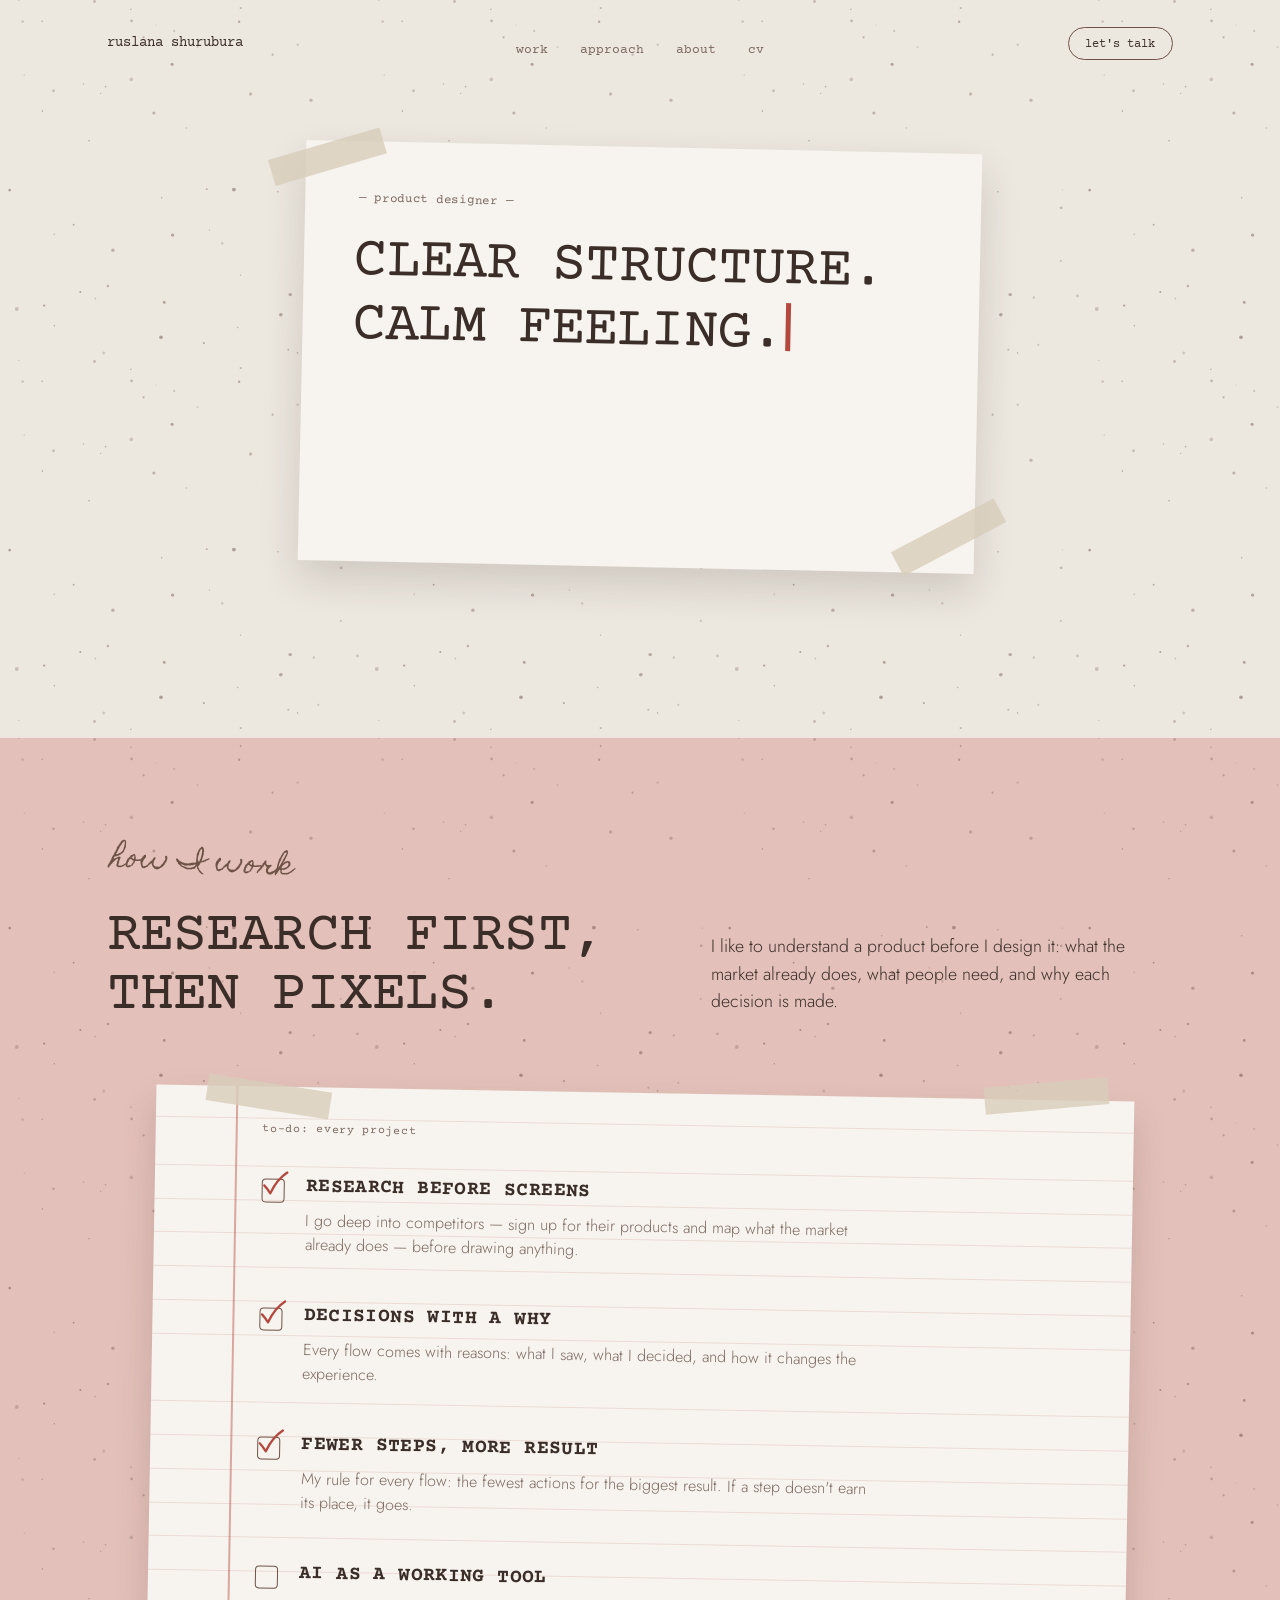
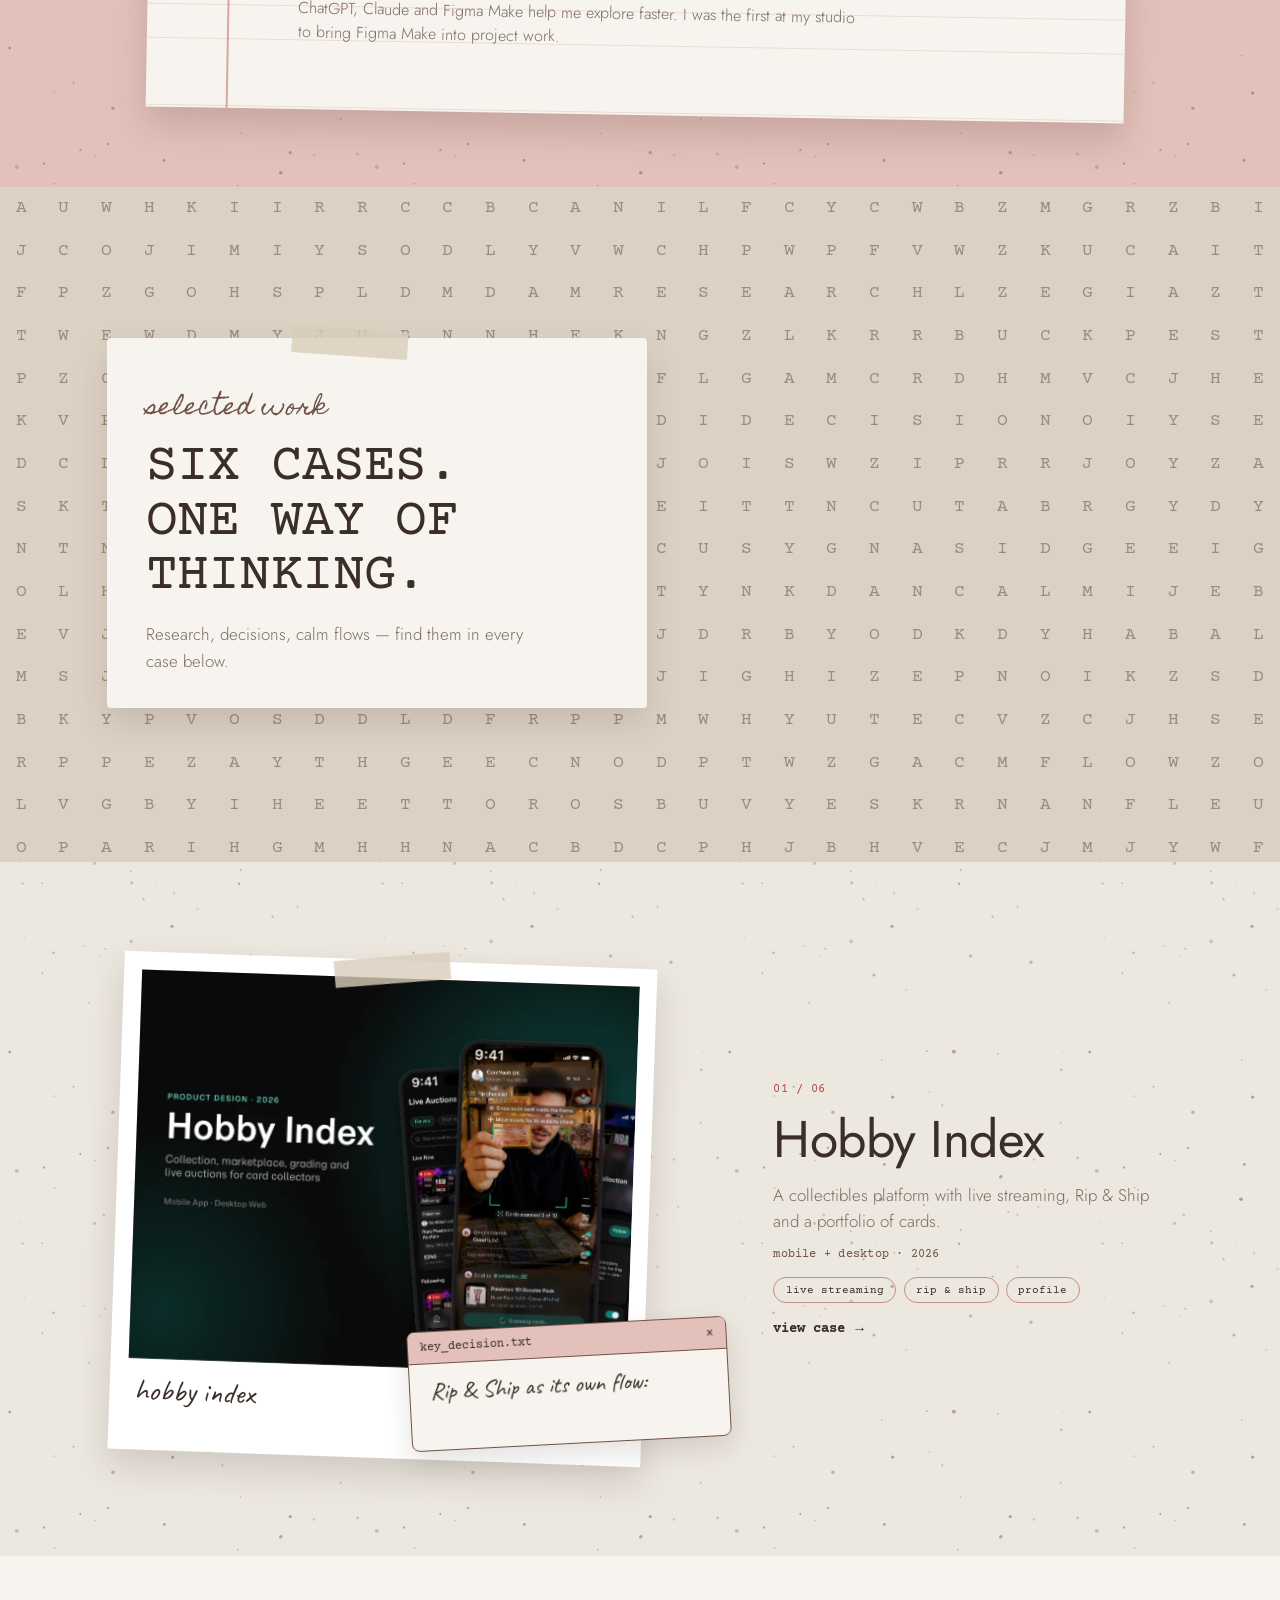
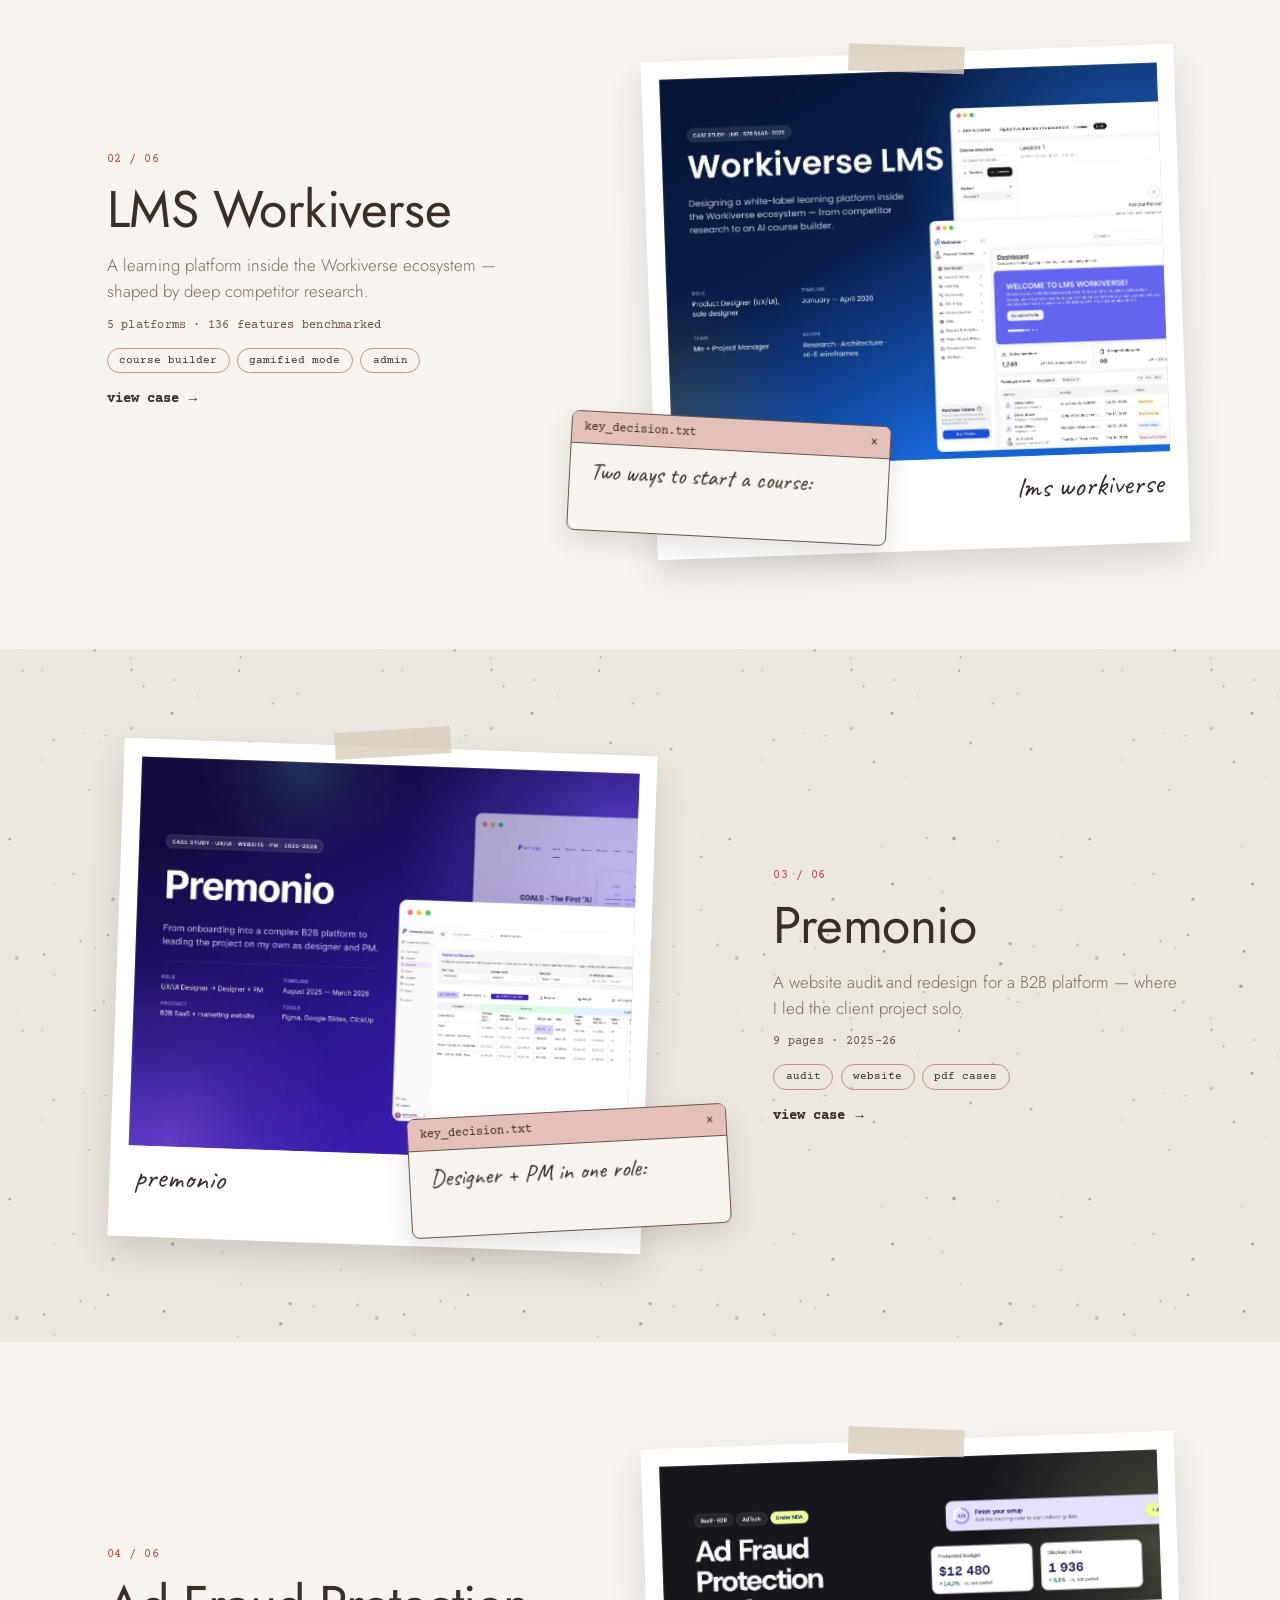
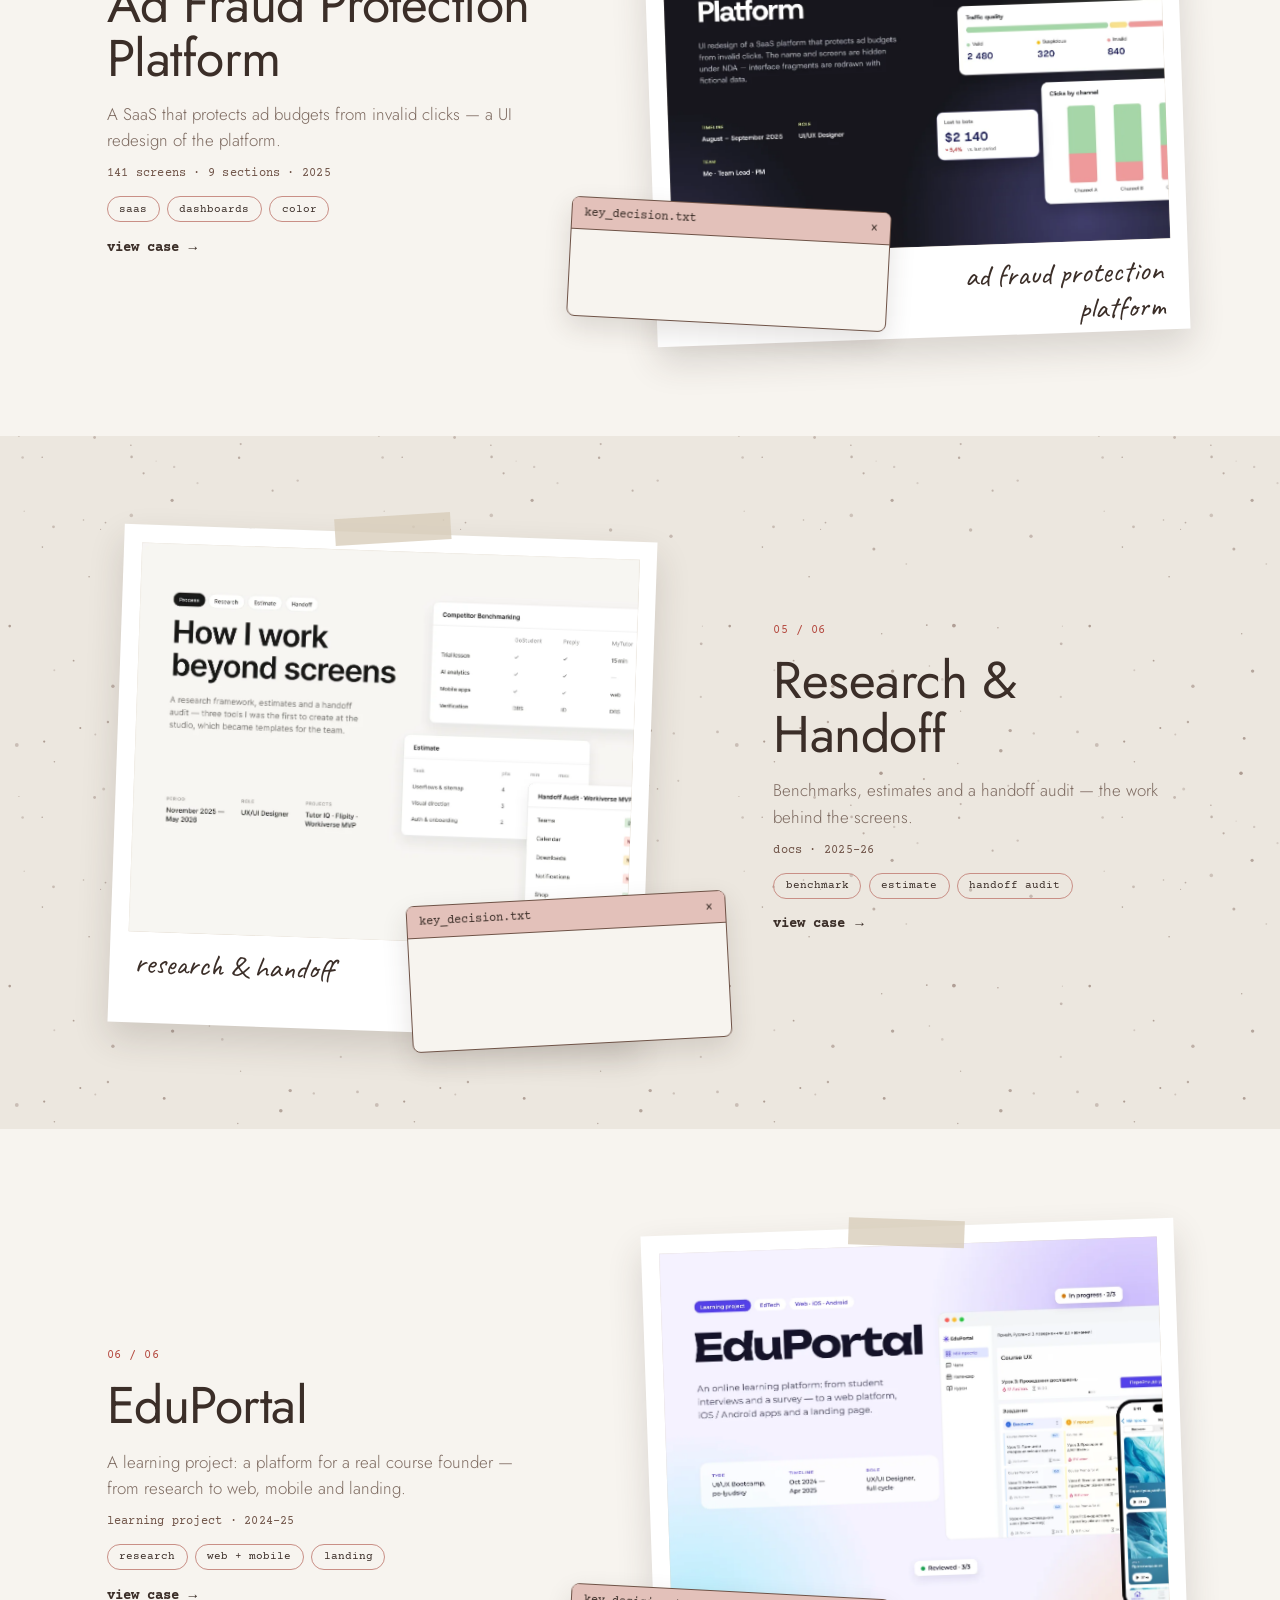
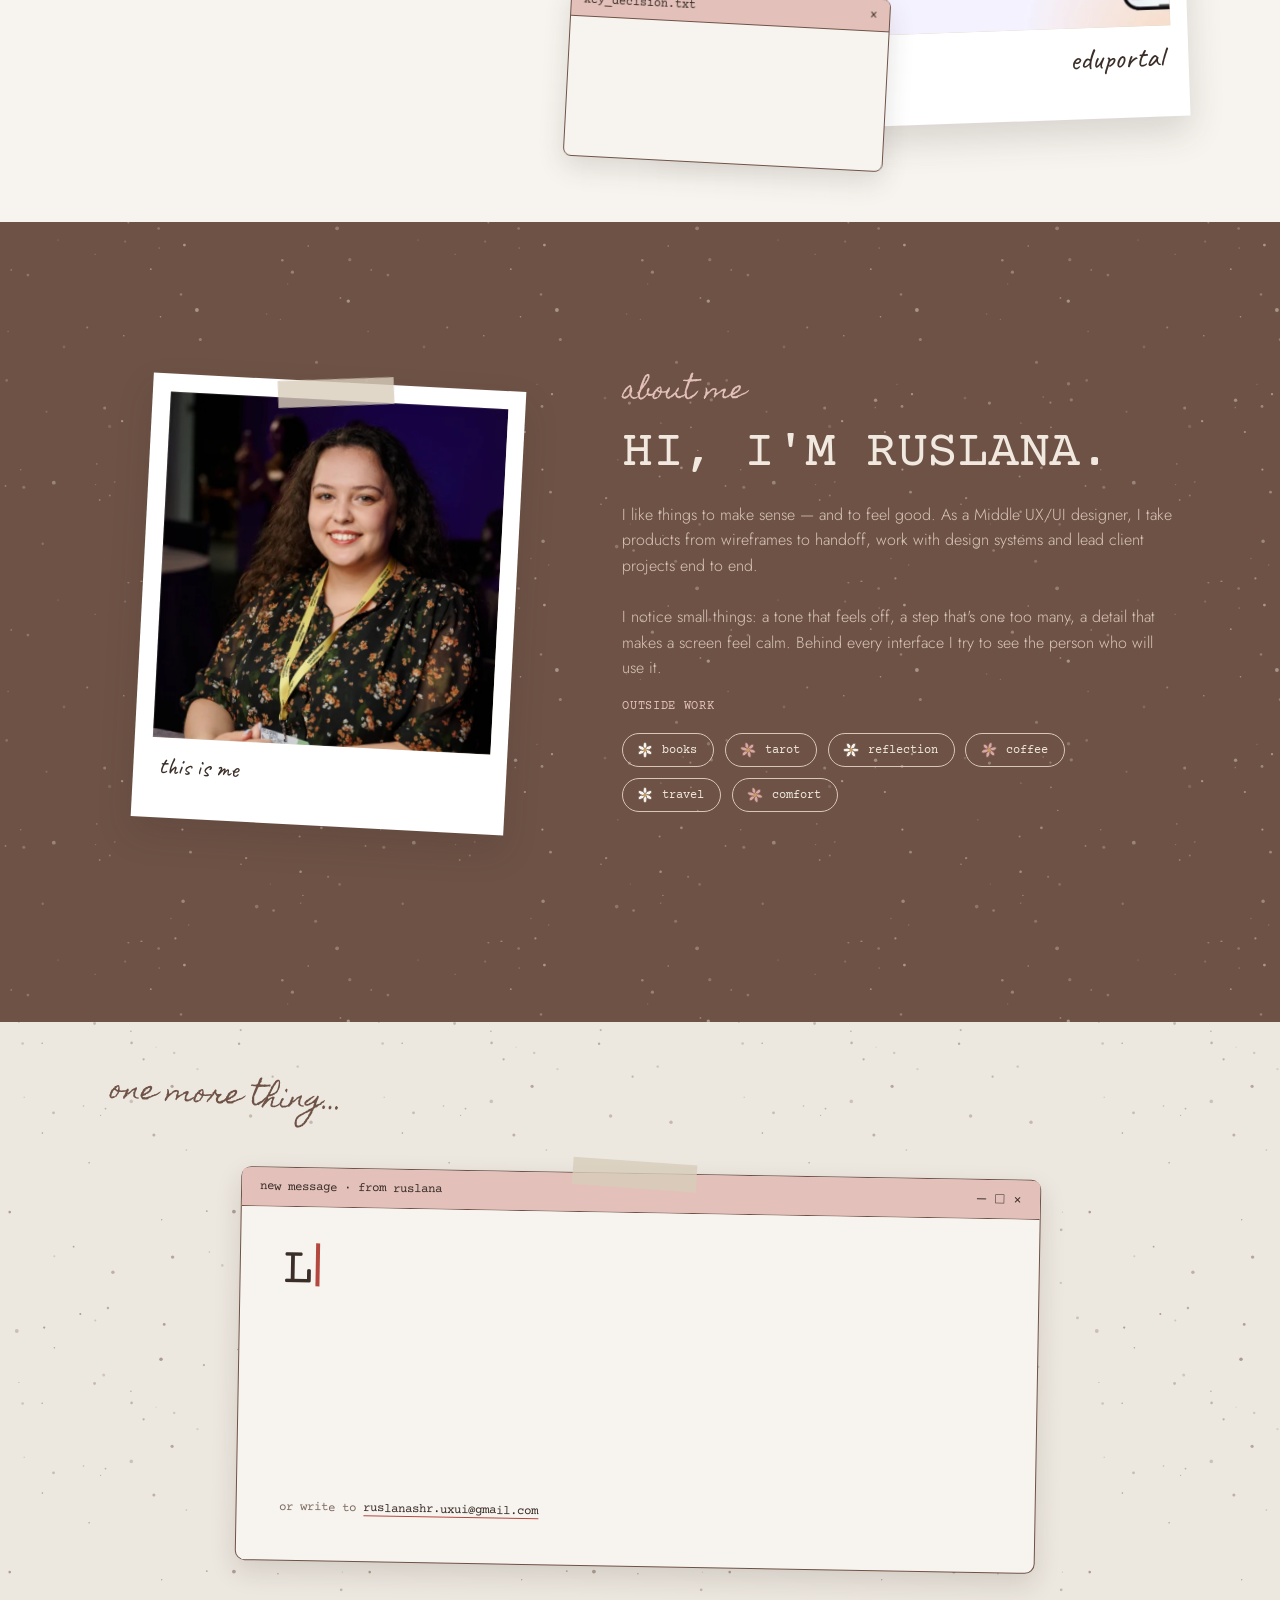
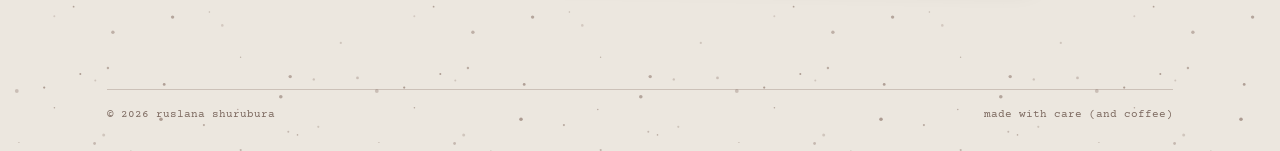
==== index.html @ f19a1530 "Portfolio site" ====
<!DOCTYPE html>
<html lang="en">
<head>
<meta charset="utf-8">
<meta name="viewport" content="width=device-width, initial-scale=1">
<title>Ruslana Shurubura — Product Designer</title>
<meta name="description" content="Ruslana Shurubura, product designer. Clear structure, calm feeling — six case studies from research to handoff.">
<meta property="og:title" content="Ruslana Shurubura — Product Designer">
<meta property="og:description" content="Clear structure. Calm feeling. Six case studies from research to handoff.">
<meta name="theme-color" content="#ECE7DF">
<link rel="icon" href="data:image/svg+xml,%3Csvg xmlns=%22http://www.w3.org/2000/svg%22 viewBox=%220 0 32 32%22%3E%3Crect width=%2232%22 height=%2232%22 rx=%226%22 fill=%22%23ECE7DF%22/%3E%3Ctext x=%2216%22 y=%2223%22 font-family=%22Courier New,monospace%22 font-size=%2220%22 text-anchor=%22middle%22 fill=%22%233B2E28%22%3Er%3C/text%3E%3Ccircle cx=%2224%22 cy=%2222%22 r=%222.4%22 fill=%22%23B4483E%22/%3E%3C/svg%3E">
<link rel="stylesheet" href="css/style.css">
<script>document.documentElement.classList.add('js');if(!matchMedia('(prefers-reduced-motion: reduce)').matches)document.documentElement.classList.add('anim')</script>
</head>
<body>

<header class="nav">
  <div class="nav__in">
    <a class="nav__logo" href="#top">ruslana shurubura</a>
    <nav aria-label="Main"><ul class="nav__links">
      <li><a href="#work">work</a></li>
      <li><a href="#approach">approach</a></li>
      <li><a href="#about">about</a></li>
      <li><a href="cv/Ruslana_Shurubura.pdf" target="_blank" rel="noopener">cv</a></li>
    </ul></nav>
    <a class="btn nav__cta" href="#contact">let's talk</a>
  </div>
</header>

<main id="top">
  <!-- HERO · typewriter sheet -->
  <section class="sec hero bg-beige speck" aria-label="Intro">
    <div class="stage" style="--h:830">
      <span class="tape" style="--x:302;--y:180.5;--r:-16.3deg"></span>
      <div class="sheet abs" style="--x:340;--y:165;--w:760">
        <p class="label t-label">— product designer —</p>
        <h1 class="t-display" aria-label="Clear structure. Calm feeling." data-type>CLEAR STRUCTURE.<br><span class="calm draw" style="--dur:1.1s">CALM<svg viewBox="-4 -4 194 86" preserveAspectRatio="none" aria-hidden="true"><path d="M 3.73 38.75 C 2.09 4.31 85.73 -7.18 148.05 4.31 C 184.13 12.51 187.41 56.79 143.13 68.27 C 85.73 83.03 11.93 74.83 0.45 46.95 C -2.83 35.47 11.93 22.35 36.53 17.43"/></svg></span> FEELING.</h1>
        <p class="lead fade">I need a reason behind every screen — <br>and I care how people feel while using it.</p>
        <p class="sign write" style="--dur:1.5s" aria-label="Signature: Ruslana">Ruslana</p>
        <span class="tape" style="--x:667.6;--y:449.7;--r:-29deg"></span>
      </div>
      <p class="hero__note-wrap abs" style="--x:1120;--y:365;--w:180"><span class="hero__note t-caveat fade" style="display:inline-block">← this part<br>matters most</span></p>
      <div class="hero__btns abs fade" style="--x:0;--y:693">
        <a class="btn btn--fill" href="#work">see my work <span aria-hidden="true">↓</span></a>
        <a class="btn" href="#about">about me <span aria-hidden="true">→</span></a>
      </div>
    </div>
  </section>

  <!-- APPROACH · notebook -->
  <section class="sec approach bg-powder speck" id="approach" aria-labelledby="ap-title">
    <div class="stage" style="--h:1180">
      <p class="t-hand-apple abs fade" style="--x:124;--y:120;--w:260;transform:rotate(3deg)">how I work</p>
      <h2 id="ap-title" class="t-display ap__title abs fade" style="--x:120;--y:190;--w:720;--delay:.1s">RESEARCH FIRST,<br>THEN PIXELS.</h2>
      <p class="t-body ap__lead abs fade" style="--x:800;--y:220;--w:520;--delay:.2s">I like to understand a product before I design it: what the market already does, what people need, and why each decision is made.</p>
      <div class="notebook abs" style="--x:170;--y:400;--w:1100">
        <span class="tape" style="--x:60;--y:-14;--r:8deg;--tw:140"></span>
        <span class="tape" style="--x:930;--y:-12;--r:-6deg;--tw:140"></span>
        <p class="label t-label">to-do: every project</p>
        <ul class="todo">
          <li>
            <span class="box draw" style="--dur:.45s" aria-hidden="true"><svg viewBox="0 0 30 26"><path d="M4 15 C7 18 9 21 11 24 C15 15 21 6 30 0"/></svg></span>
            <h3>RESEARCH BEFORE SCREENS</h3>
            
            <p>I go deep into competitors — sign up for their products and map what the market already does — before drawing anything.</p>
          </li>
          <li>
            <span class="box draw" style="--dur:.45s" aria-hidden="true"><svg viewBox="0 0 30 26"><path d="M4 15 C7 18 9 21 11 24 C15 15 21 6 30 0"/></svg></span>
            <h3>DECISIONS WITH A WHY</h3>
            
            <p>Every flow comes with reasons: what I saw, what I decided, and how it changes the experience.</p>
          </li>
          <li>
            <span class="box draw" style="--dur:.45s" aria-hidden="true"><svg viewBox="0 0 30 26"><path d="M4 15 C7 18 9 21 11 24 C15 15 21 6 30 0"/></svg></span>
            <h3>FEWER STEPS, MORE RESULT</h3>
            <span class="fav t-caveat write" style="--dur:1s">my favourite ♡</span>
            <p>My rule for every flow: the fewest actions for the biggest result. If a step doesn&#x27;t earn its place, it goes.</p>
          </li>
          <li>
            <span class="box draw" style="--dur:.45s" aria-hidden="true"><svg viewBox="0 0 30 26"><path d="M4 15 C7 18 9 21 11 24 C15 15 21 6 30 0"/></svg></span>
            <h3>AI AS A WORKING TOOL</h3>
            
            <p>ChatGPT, Claude and Figma Make help me explore faster. I was the first at my studio to bring Figma Make into project work.</p>
          </li>
        </ul>
      </div>
    </div>
  </section>

  <!-- WORK INTRO · letter board -->
  <section class="sec work bg-oat" id="work" aria-labelledby="work-title">
    <div class="stage" style="--h:760">
      <div class="board" aria-hidden="true"></div>
      <div class="intro-card abs" style="--x:120;--y:170;--w:608">
        <span class="tape" style="--x:210;--y:-14;--r:4deg"></span>
        <p class="t-hand-apple">selected work</p>
        <h2 id="work-title" class="t-display">SIX CASES.<br>ONE WAY OF<br>THINKING.</h2>
        <p class="t-body">Research, decisions, calm flows — find them in every case below.</p>
      </div>
    </div>
  </section>

  <section class="sec case bg-beige speck" id="case-hobby-index" aria-labelledby="t-hobby-index">
    <div class="stage" style="--h:780">
      <a class="case-link" href="case/hobby-index.html" aria-hidden="true" tabindex="-1">
        <figure class="polaroid develop abs" style="--x:130;--y:110;--w:600;--r:2deg">
          <span class="tape" style="--r:-6.5deg;--y:3"></span>
          <div class="photo"><img src="img/c1.webp" alt="Hobby Index — mobile live auction screens" width="1120" height="876" loading="lazy" decoding="async"></div>
          <figcaption>hobby index</figcaption>
        </figure>
      </a>
      <div class="win pop abs" style="--x:460;--y:520;--w:360;--r:-3deg" role="note" aria-label="Key decision">
        <div class="win__bar"><span>key_decision.txt</span><b aria-hidden="true">×</b></div>
        <div class="win__body"><span class="write" style="display:block">Rip &amp; Ship as its own flow:</span><span class="write" style="display:block">pack → box → case.</span></div>
      </div>
      <div class="case-text abs" style="--x:870;--y:247;--w:480">
        <p class="num fade">01 / 06</p>
        <h2 id="t-hobby-index" class="fade" style="--delay:.1s">Hobby Index</h2>
        <p class="t-body fade" style="--delay:.2s">A collectibles platform with live streaming, Rip &amp; Ship<br>and a portfolio of cards.</p>
        <p class="meta fade" style="--delay:.3s">mobile + desktop · 2026</p>
        <ul class="chips fade" style="--delay:.35s" aria-label="Focus"><li>live streaming</li><li>rip &amp; ship</li><li>profile</li></ul>
        <a class="view fade" style="--delay:.45s" href="case/hobby-index.html">view case <i aria-hidden="true">→</i></a>
      </div>
    </div>
  </section>
  <section class="sec case flip bg-paper" id="case-lms-workiverse" aria-labelledby="t-lms-workiverse">
    <div class="stage" style="--h:780">
      <a class="case-link" href="case/lms-workiverse.html" aria-hidden="true" tabindex="-1">
        <figure class="polaroid develop abs" style="--x:730;--y:110;--w:600;--r:-2deg">
          <span class="tape" style="--r:4deg;--y:-14"></span>
          <div class="photo"><img src="img/c2.webp" alt="Workiverse LMS — course builder and dashboard screens" width="1120" height="876" loading="lazy" decoding="async"></div>
          <figcaption>lms workiverse</figcaption>
        </figure>
      </a>
      <div class="win pop abs" style="--x:640;--y:520;--w:360;--r:3deg" role="note" aria-label="Key decision">
        <div class="win__bar"><span>key_decision.txt</span><b aria-hidden="true">×</b></div>
        <div class="win__body"><span class="write" style="display:block">Two ways to start a course:</span><span class="write" style="display:block">Quick start or Full control.</span></div>
      </div>
      <div class="case-text abs" style="--x:120;--y:221;--w:480">
        <p class="num fade">02 / 06</p>
        <h2 id="t-lms-workiverse" class="fade" style="--delay:.1s">LMS Workiverse</h2>
        <p class="t-body fade" style="--delay:.2s">A learning platform inside the Workiverse ecosystem — shaped by deep competitor research.</p>
        <p class="meta fade" style="--delay:.3s">5 platforms · 136 features benchmarked</p>
        <ul class="chips fade" style="--delay:.35s" aria-label="Focus"><li>course builder</li><li>gamified mode</li><li>admin</li></ul>
        <a class="view fade" style="--delay:.45s" href="case/lms-workiverse.html">view case <i aria-hidden="true">→</i></a>
      </div>
    </div>
  </section>
  <section class="sec case bg-beige speck" id="case-premonio" aria-labelledby="t-premonio">
    <div class="stage" style="--h:780">
      <a class="case-link" href="case/premonio.html" aria-hidden="true" tabindex="-1">
        <figure class="polaroid develop abs" style="--x:130;--y:110;--w:600;--r:2deg">
          <span class="tape" style="--r:-5.5deg;--y:-14"></span>
          <div class="photo"><img src="img/c3.webp" alt="Premonio — website and Optimize screen" width="1120" height="876" loading="lazy" decoding="async"></div>
          <figcaption>premonio</figcaption>
        </figure>
      </a>
      <div class="win pop abs" style="--x:460;--y:520;--w:360;--r:-3deg" role="note" aria-label="Key decision">
        <div class="win__bar"><span>key_decision.txt</span><b aria-hidden="true">×</b></div>
        <div class="win__body"><span class="write" style="display:block">Designer + PM in one role:</span><span class="write" style="display:block">calls, summaries, tasks, estimates.</span></div>
      </div>
      <div class="case-text abs" style="--x:870;--y:247;--w:480">
        <p class="num fade">03 / 06</p>
        <h2 id="t-premonio" class="fade" style="--delay:.1s">Premonio</h2>
        <p class="t-body fade" style="--delay:.2s">A website audit and redesign for a B2B platform — where I led the client project solo.</p>
        <p class="meta fade" style="--delay:.3s">9 pages · 2025–26</p>
        <ul class="chips fade" style="--delay:.35s" aria-label="Focus"><li>audit</li><li>website</li><li>pdf cases</li></ul>
        <a class="view fade" style="--delay:.45s" href="case/premonio.html">view case <i aria-hidden="true">→</i></a>
      </div>
    </div>
  </section>
  <section class="sec case flip bg-paper" id="case-ad-fraud-protection" aria-labelledby="t-ad-fraud-protection">
    <div class="stage" style="--h:780">
      <a class="case-link" href="case/ad-fraud-protection.html" aria-hidden="true" tabindex="-1">
        <figure class="polaroid develop abs" style="--x:730;--y:110;--w:600;--r:-2deg">
          <span class="tape" style="--r:4deg;--y:-18"></span>
          <div class="photo"><img src="img/c4.webp" alt="Ad Fraud Protection Platform — redrawn dashboard widgets" width="1120" height="876" loading="lazy" decoding="async"></div>
          <figcaption>ad fraud protection<br>platform</figcaption>
        </figure>
      </a>
      <div class="win pop abs" style="--x:640;--y:520;--w:360;--r:3deg" role="note" aria-label="Key decision">
        <div class="win__bar"><span>key_decision.txt</span><b aria-hidden="true">×</b></div>
        <div class="win__body"><span class="write" style="display:block">A calmer data palette —</span><span class="write" style="display:block">the client chose my scheme.</span></div>
      </div>
      <div class="case-text abs" style="--x:120;--y:230;--w:480">
        <p class="num fade">04 / 06</p>
        <h2 id="t-ad-fraud-protection" class="fade" style="--delay:.1s">Ad Fraud Protection Platform</h2>
        <p class="t-body fade" style="--delay:.2s">A SaaS that protects ad budgets from invalid clicks — a UI redesign of the platform.</p>
        <p class="meta fade" style="--delay:.3s">141 screens · 9 sections · 2025</p>
        <ul class="chips fade" style="--delay:.35s" aria-label="Focus"><li>saas</li><li>dashboards</li><li>color</li></ul>
        <a class="view fade" style="--delay:.45s" href="case/ad-fraud-protection.html">view case <i aria-hidden="true">→</i></a>
      </div>
    </div>
  </section>
  <section class="sec case bg-beige speck" id="case-research-handoff" aria-labelledby="t-research-handoff">
    <div class="stage" style="--h:780">
      <a class="case-link" href="case/research-handoff.html" aria-hidden="true" tabindex="-1">
        <figure class="polaroid develop abs" style="--x:130;--y:110;--w:600;--r:2deg">
          <span class="tape" style="--r:-5.5deg;--y:-14"></span>
          <div class="photo"><img src="img/c5.webp" alt="Research &amp; Handoff — benchmark, estimate and audit documents" width="1120" height="876" loading="lazy" decoding="async"></div>
          <figcaption>research &amp; handoff</figcaption>
        </figure>
      </a>
      <div class="win pop abs" style="--x:460;--y:520;--w:360;--r:-3deg" role="note" aria-label="Key decision">
        <div class="win__bar"><span>key_decision.txt</span><b aria-hidden="true">×</b></div>
        <div class="win__body"><span class="write" style="display:block">Audit every module before handoff:</span><span class="write" style="display:block">19 modules, 182 UX + 241 UI notes.</span></div>
      </div>
      <div class="case-text abs" style="--x:870;--y:211;--w:480">
        <p class="num fade">05 / 06</p>
        <h2 id="t-research-handoff" class="fade" style="--delay:.1s">Research &amp; Handoff</h2>
        <p class="t-body fade" style="--delay:.2s">Benchmarks, estimates and a handoff audit — the work behind the screens.</p>
        <p class="meta fade" style="--delay:.3s">docs · 2025–26</p>
        <ul class="chips fade" style="--delay:.35s" aria-label="Focus"><li>benchmark</li><li>estimate</li><li>handoff audit</li></ul>
        <a class="view fade" style="--delay:.45s" href="case/research-handoff.html">view case <i aria-hidden="true">→</i></a>
      </div>
    </div>
  </section>
  <section class="sec case flip bg-paper" id="case-eduportal" aria-labelledby="t-eduportal">
    <div class="stage" style="--h:780">
      <a class="case-link" href="case/eduportal.html" aria-hidden="true" tabindex="-1">
        <figure class="polaroid develop abs" style="--x:730;--y:110;--w:600;--r:-2deg">
          <span class="tape" style="--r:4deg;--y:-14"></span>
          <div class="photo"><img src="img/c6.webp" alt="EduPortal — web platform and mobile app screens" width="1120" height="876" loading="lazy" decoding="async"></div>
          <figcaption>eduportal</figcaption>
        </figure>
      </a>
      <div class="win pop abs" style="--x:638;--y:520;--w:360;--r:3deg" role="note" aria-label="Key decision">
        <div class="win__bar"><span>key_decision.txt</span><b aria-hidden="true">×</b></div>
        <div class="win__body"><span class="write" style="display:block">MoSCoW first: progress &amp; reminders</span><span class="write" style="display:block">are Must — achievements can wait.</span></div>
      </div>
      <div class="case-text abs" style="--x:120;--y:247;--w:480">
        <p class="num fade">06 / 06</p>
        <h2 id="t-eduportal" class="fade" style="--delay:.1s">EduPortal</h2>
        <p class="t-body fade" style="--delay:.2s">A learning project: a platform for a real course founder — from research to web, mobile and landing.</p>
        <p class="meta fade" style="--delay:.3s">learning project · 2024–25</p>
        <ul class="chips fade" style="--delay:.35s" aria-label="Focus"><li>research</li><li>web + mobile</li><li>landing</li></ul>
        <a class="view fade" style="--delay:.45s" href="case/eduportal.html">view case <i aria-hidden="true">→</i></a>
      </div>
    </div>
  </section>

  <!-- ABOUT -->
  <section class="sec about bg-cocoa speck-light" id="about" aria-labelledby="about-title">
    <div class="stage" style="--h:900">
      <figure class="polaroid develop abs" style="--x:160;--y:180;--w:420;--r:3deg">
        <span class="tape" style="--x:140;--y:2.3;--r:-5deg"></span>
        <div class="photo"><img src="img/me.webp" alt="Ruslana Shurubura" width="532" height="546" loading="lazy" decoding="async"></div>
        <figcaption>this is me</figcaption>
      </figure>
      <div class="about-text abs" style="--x:700;--y:170;--w:620">
        <p class="t-hand-apple fade">about me</p>
        <h2 id="about-title" class="fade" style="--delay:.1s">HI, I'M RUSLANA.</h2>
        <p class="t-body fade" style="--delay:.2s">I like things to make sense — and to feel good. As a Middle UX/UI designer, I take products from wireframes to handoff, work with design systems and lead client projects end to end.</p>
        <p class="t-body fade" style="--delay:.3s">I notice small things: a tone that feels off, a step that's one too many, a detail that makes a screen feel calm. Behind every interface I try to see the person who will use it.</p>
        <p class="label t-label fade" style="--delay:.4s">OUTSIDE WORK</p>
        <ul class="likes fade" style="--delay:.5s"><li><svg viewBox="0 0 18 18" aria-hidden="true"><ellipse cx="9" cy="4.6" rx="2.1" ry="4.3" transform="rotate(0 9 9)" fill="#F7F4EF" stroke="#6E5246" stroke-width=".8"/><ellipse cx="9" cy="4.6" rx="2.1" ry="4.3" transform="rotate(60 9 9)" fill="#F7F4EF" stroke="#6E5246" stroke-width=".8"/><ellipse cx="9" cy="4.6" rx="2.1" ry="4.3" transform="rotate(120 9 9)" fill="#F7F4EF" stroke="#6E5246" stroke-width=".8"/><ellipse cx="9" cy="4.6" rx="2.1" ry="4.3" transform="rotate(180 9 9)" fill="#F7F4EF" stroke="#6E5246" stroke-width=".8"/><ellipse cx="9" cy="4.6" rx="2.1" ry="4.3" transform="rotate(240 9 9)" fill="#F7F4EF" stroke="#6E5246" stroke-width=".8"/><ellipse cx="9" cy="4.6" rx="2.1" ry="4.3" transform="rotate(300 9 9)" fill="#F7F4EF" stroke="#6E5246" stroke-width=".8"/><circle cx="9" cy="9" r="2" fill="#C99A5B"/></svg>books</li><li><svg viewBox="0 0 18 18" aria-hidden="true"><ellipse cx="9" cy="4.6" rx="2.1" ry="4.3" transform="rotate(-15 9 9)" fill="#D9A6A0" stroke="#6E5246" stroke-width=".8"/><ellipse cx="9" cy="4.6" rx="2.1" ry="4.3" transform="rotate(45 9 9)" fill="#D9A6A0" stroke="#6E5246" stroke-width=".8"/><ellipse cx="9" cy="4.6" rx="2.1" ry="4.3" transform="rotate(105 9 9)" fill="#D9A6A0" stroke="#6E5246" stroke-width=".8"/><ellipse cx="9" cy="4.6" rx="2.1" ry="4.3" transform="rotate(165 9 9)" fill="#D9A6A0" stroke="#6E5246" stroke-width=".8"/><ellipse cx="9" cy="4.6" rx="2.1" ry="4.3" transform="rotate(225 9 9)" fill="#D9A6A0" stroke="#6E5246" stroke-width=".8"/><ellipse cx="9" cy="4.6" rx="2.1" ry="4.3" transform="rotate(285 9 9)" fill="#D9A6A0" stroke="#6E5246" stroke-width=".8"/><circle cx="9" cy="9" r="2" fill="#C99A5B"/></svg>tarot</li><li><svg viewBox="0 0 18 18" aria-hidden="true"><ellipse cx="9" cy="4.6" rx="2.1" ry="4.3" transform="rotate(-30 9 9)" fill="#F7F4EF" stroke="#6E5246" stroke-width=".8"/><ellipse cx="9" cy="4.6" rx="2.1" ry="4.3" transform="rotate(30 9 9)" fill="#F7F4EF" stroke="#6E5246" stroke-width=".8"/><ellipse cx="9" cy="4.6" rx="2.1" ry="4.3" transform="rotate(90 9 9)" fill="#F7F4EF" stroke="#6E5246" stroke-width=".8"/><ellipse cx="9" cy="4.6" rx="2.1" ry="4.3" transform="rotate(150 9 9)" fill="#F7F4EF" stroke="#6E5246" stroke-width=".8"/><ellipse cx="9" cy="4.6" rx="2.1" ry="4.3" transform="rotate(210 9 9)" fill="#F7F4EF" stroke="#6E5246" stroke-width=".8"/><ellipse cx="9" cy="4.6" rx="2.1" ry="4.3" transform="rotate(270 9 9)" fill="#F7F4EF" stroke="#6E5246" stroke-width=".8"/><circle cx="9" cy="9" r="2" fill="#C99A5B"/></svg>reflection</li><li><svg viewBox="0 0 18 18" aria-hidden="true"><ellipse cx="9" cy="4.6" rx="2.1" ry="4.3" transform="rotate(-45 9 9)" fill="#D9A6A0" stroke="#6E5246" stroke-width=".8"/><ellipse cx="9" cy="4.6" rx="2.1" ry="4.3" transform="rotate(15 9 9)" fill="#D9A6A0" stroke="#6E5246" stroke-width=".8"/><ellipse cx="9" cy="4.6" rx="2.1" ry="4.3" transform="rotate(75 9 9)" fill="#D9A6A0" stroke="#6E5246" stroke-width=".8"/><ellipse cx="9" cy="4.6" rx="2.1" ry="4.3" transform="rotate(135 9 9)" fill="#D9A6A0" stroke="#6E5246" stroke-width=".8"/><ellipse cx="9" cy="4.6" rx="2.1" ry="4.3" transform="rotate(195 9 9)" fill="#D9A6A0" stroke="#6E5246" stroke-width=".8"/><ellipse cx="9" cy="4.6" rx="2.1" ry="4.3" transform="rotate(255 9 9)" fill="#D9A6A0" stroke="#6E5246" stroke-width=".8"/><circle cx="9" cy="9" r="2" fill="#C99A5B"/></svg>coffee</li><li><svg viewBox="0 0 18 18" aria-hidden="true"><ellipse cx="9" cy="4.6" rx="2.1" ry="4.3" transform="rotate(0 9 9)" fill="#F7F4EF" stroke="#6E5246" stroke-width=".8"/><ellipse cx="9" cy="4.6" rx="2.1" ry="4.3" transform="rotate(60 9 9)" fill="#F7F4EF" stroke="#6E5246" stroke-width=".8"/><ellipse cx="9" cy="4.6" rx="2.1" ry="4.3" transform="rotate(120 9 9)" fill="#F7F4EF" stroke="#6E5246" stroke-width=".8"/><ellipse cx="9" cy="4.6" rx="2.1" ry="4.3" transform="rotate(180 9 9)" fill="#F7F4EF" stroke="#6E5246" stroke-width=".8"/><ellipse cx="9" cy="4.6" rx="2.1" ry="4.3" transform="rotate(240 9 9)" fill="#F7F4EF" stroke="#6E5246" stroke-width=".8"/><ellipse cx="9" cy="4.6" rx="2.1" ry="4.3" transform="rotate(300 9 9)" fill="#F7F4EF" stroke="#6E5246" stroke-width=".8"/><circle cx="9" cy="9" r="2" fill="#C99A5B"/></svg>travel</li><li><svg viewBox="0 0 18 18" aria-hidden="true"><ellipse cx="9" cy="4.6" rx="2.1" ry="4.3" transform="rotate(-15 9 9)" fill="#D9A6A0" stroke="#6E5246" stroke-width=".8"/><ellipse cx="9" cy="4.6" rx="2.1" ry="4.3" transform="rotate(45 9 9)" fill="#D9A6A0" stroke="#6E5246" stroke-width=".8"/><ellipse cx="9" cy="4.6" rx="2.1" ry="4.3" transform="rotate(105 9 9)" fill="#D9A6A0" stroke="#6E5246" stroke-width=".8"/><ellipse cx="9" cy="4.6" rx="2.1" ry="4.3" transform="rotate(165 9 9)" fill="#D9A6A0" stroke="#6E5246" stroke-width=".8"/><ellipse cx="9" cy="4.6" rx="2.1" ry="4.3" transform="rotate(225 9 9)" fill="#D9A6A0" stroke="#6E5246" stroke-width=".8"/><ellipse cx="9" cy="4.6" rx="2.1" ry="4.3" transform="rotate(285 9 9)" fill="#D9A6A0" stroke="#6E5246" stroke-width=".8"/><circle cx="9" cy="9" r="2" fill="#C99A5B"/></svg>comfort</li></ul>
      </div>
    </div>
  </section>

  <!-- CONTACT -->
  <section class="sec contact bg-beige speck" id="contact" aria-labelledby="contact-title">
    <div class="stage" style="--h:820">
      <p class="t-hand-apple abs fade" style="--x:124;--y:62;--w:300;transform:rotate(3deg)">one more thing…</p>
      <div class="win mail pop abs" style="--x:268;--y:170;--w:900;--r:1deg">
        <span class="tape" style="--x:372;--y:-18;--r:3deg;--tw:140"></span>
        <div class="win__bar"><span>new message · from ruslana</span><b aria-hidden="true">— □ ×</b></div>
        <div class="mail__body">
          <h2 id="contact-title" class="t-display" aria-label="Let's start a new page."><span data-type>LET'S START</span><span class="new write" style="--dur:1.4s">a new page.</span></h2>
          <p class="t-body fade">Have a product that needs a calmer flow — or just want to say hi? Send me a note.</p>
          <div class="mail__btns fade" style="--delay:.15s">
            <a class="btn btn--fill" href="mailto:ruslanashr.uxui@gmail.com" data-copy="ruslanashr.uxui@gmail.com">reply by email <span aria-hidden="true">→</span></a>
            <a class="btn" href="https://www.linkedin.com/in/ruslanashr/" target="_blank" rel="noopener">linkedin <span aria-hidden="true">→</span></a>
            <a class="btn" href="cv/Ruslana_Shurubura.pdf" target="_blank" rel="noopener" download>download cv <span aria-hidden="true">↓</span></a>
          </div>
          <p class="mail__addr">or write to <a href="mailto:ruslanashr.uxui@gmail.com">ruslanashr.uxui@gmail.com</a></p>
        </div>
      </div>
      <footer class="foot abs" style="--x:120;--y:750;--w:1200">
        <span>© 2026 ruslana shurubura</span><span>made with care (and coffee)</span>
      </footer>
    </div>
  </section>
</main>

<script src="js/main.js" defer></script>
</body>
</html>
---- css/style.css ----
/* ruslana shurubura — portfolio · concept v3 "Journal" */
@font-face{font-family:"Courier Prime";font-weight:400;font-display:swap;src:url(../fonts/courier-prime-latin-400.woff2) format("woff2")}
@font-face{font-family:"Courier Prime";font-weight:700;font-display:swap;src:url(../fonts/courier-prime-latin-700.woff2) format("woff2")}
@font-face{font-family:"Jost";font-weight:300;font-display:swap;src:url(../fonts/jost-latin-300.woff2) format("woff2")}
@font-face{font-family:"Jost";font-weight:400;font-display:swap;src:url(../fonts/jost-latin-400.woff2) format("woff2")}
@font-face{font-family:"Homemade Apple";font-weight:400;font-display:swap;src:url(../fonts/homemade-apple-latin-400.woff2) format("woff2")}
@font-face{font-family:"Caveat";font-weight:400;font-display:swap;src:url(../fonts/caveat-latin-400.woff2) format("woff2")}
@font-face{font-family:"Allison";font-weight:400;font-display:swap;src:url(../fonts/allison-latin-400.woff2) format("woff2")}
:root{
  --beige:#ECE7DF; --oat:#DCD2C4; --paper:#F7F4EF; --powder:#E3C1BA;
  --cocoa:#6E5246; --ink:#3B2E28; --muted:#7D6A60; --accent:#B4483E;
  --rose-line:#C98F86; --tape:rgba(217,205,187,.8);
  --mono:"Courier Prime", "Courier New", monospace;
  --sans:"Jost", system-ui, sans-serif;
  --apple:"Homemade Apple", cursive;
  --caveat:"Caveat", cursive;
  --allison:"Allison", cursive;
  /* 1 Figma px on a 1440 canvas, capped at 1px */
  --u: min(1px, 100vw / 1440);
  --pen: url("data:image/svg+xml,%3Csvg%20xmlns%3D%22http%3A//www.w3.org/2000/svg%22%20width%3D%2232%22%20height%3D%2232%22%20viewBox%3D%220%200%2032%2032%22%3E%3Cpolygon%20points%3D%226.2%2C20.8%2023.5%2C3.5%2028.5%2C8.5%2011.1%2C25.8%22%20fill%3D%22%233B2E28%22%20stroke%3D%22%23F7F4EF%22%20stroke-width%3D%221.2%22%20stroke-linejoin%3D%22round%22/%3E%3Cpolygon%20points%3D%2219.6%2C7.4%2021.3%2C5.7%2026.3%2C10.7%2024.6%2C12.4%22%20fill%3D%22%23B4483E%22/%3E%3Cpolygon%20points%3D%223%2C29%206.4%2C21%2011%2C25.6%22%20fill%3D%22%23C9A27A%22%20stroke%3D%22%233B2E28%22%20stroke-width%3D%221%22%20stroke-linejoin%3D%22round%22/%3E%3Cline%20x1%3D%223.4%22%20y1%3D%2228.6%22%20x2%3D%227.6%22%20y2%3D%2224.4%22%20stroke%3D%22%233B2E28%22%20stroke-width%3D%22.9%22/%3E%3C/svg%3E") 3 29, auto;
}
*{box-sizing:border-box;margin:0;padding:0}
html{scroll-behavior:smooth;-webkit-text-size-adjust:100%;scroll-padding-top:calc(96 * var(--u))}
body{background:var(--beige);color:var(--ink);font-family:var(--sans);font-weight:300;
  -webkit-font-smoothing:antialiased;overflow-x:hidden}
img{display:block;max-width:100%}
a{color:inherit;text-decoration:none}
@media (pointer:fine){ html, a, button, [role=button]{cursor:var(--pen)} }
:focus-visible{outline:2px dashed var(--accent);outline-offset:4px;border-radius:4px}
.sr-only{position:absolute;width:1px;height:1px;overflow:hidden;clip:rect(0 0 0 0);white-space:nowrap}

/* ---------- surfaces ---------- */
.sec{position:relative;overflow:hidden}
.bg-beige{background-color:var(--beige)}
.bg-paper{background-color:var(--paper)}
.bg-oat{background-color:var(--oat)}
.bg-powder{background-color:var(--powder)}
.bg-cocoa{background-color:var(--cocoa)}
.speck{background-image:url("data:image/svg+xml,%3Csvg%20xmlns%3D%22http%3A//www.w3.org/2000/svg%22%20width%3D%22360%22%20height%3D%22360%22%3E%3Ccircle%20cx%3D%2254.3%22%20cy%3D%22234.3%22%20r%3D%221.0%22%20fill%3D%22%236E5246%22%20opacity%3D%220.20%22/%3E%3Ccircle%20cx%3D%22131.6%22%20cy%3D%2220.9%22%20r%3D%221.3%22%20fill%3D%22%236E5246%22%20opacity%3D%220.34%22/%3E%3Ccircle%20cx%3D%22156.1%22%20cy%3D%2225.1%22%20r%3D%220.6%22%20fill%3D%22%236E5246%22%20opacity%3D%220.21%22/%3E%3Ccircle%20cx%3D%22297.7%22%20cy%3D%2244.6%22%20r%3D%221.2%22%20fill%3D%22%236E5246%22%20opacity%3D%220.25%22/%3E%3Ccircle%20cx%3D%22341.2%22%20cy%3D%22207.8%22%20r%3D%221.4%22%20fill%3D%22%236E5246%22%20opacity%3D%220.31%22/%3E%3Ccircle%20cx%3D%2216.8%22%20cy%3D%22309.0%22%20r%3D%221.9%22%20fill%3D%22%236E5246%22%20opacity%3D%220.27%22/%3E%3Ccircle%20cx%3D%2242.4%22%20cy%3D%22111.1%22%20r%3D%220.8%22%20fill%3D%22%236E5246%22%20opacity%3D%220.44%22/%3E%3Ccircle%20cx%3D%22209.4%22%20cy%3D%22230.0%22%20r%3D%220.8%22%20fill%3D%22%236E5246%22%20opacity%3D%220.30%22/%3E%3Ccircle%20cx%3D%2222.6%22%20cy%3D%2221.5%22%20r%3D%221.3%22%20fill%3D%22%236E5246%22%20opacity%3D%220.25%22/%3E%3Ccircle%20cx%3D%22153.9%22%20cy%3D%22113.1%22%20r%3D%221.5%22%20fill%3D%22%236E5246%22%20opacity%3D%220.37%22/%3E%3Ccircle%20cx%3D%22107.9%22%20cy%3D%22286.0%22%20r%3D%221.2%22%20fill%3D%22%236E5246%22%20opacity%3D%220.40%22/%3E%3Ccircle%20cx%3D%22206.8%22%20cy%3D%22189.1%22%20r%3D%220.9%22%20fill%3D%22%236E5246%22%20opacity%3D%220.46%22/%3E%3Ccircle%20cx%3D%22103.7%22%20cy%3D%22352.9%22%20r%3D%221.5%22%20fill%3D%22%236E5246%22%20opacity%3D%220.22%22/%3E%3Ccircle%20cx%3D%22272.6%22%20cy%3D%2254.7%22%20r%3D%221.1%22%20fill%3D%22%236E5246%22%20opacity%3D%220.34%22/%3E%3Ccircle%20cx%3D%22240.6%22%20cy%3D%22275.2%22%20r%3D%220.7%22%20fill%3D%22%236E5246%22%20opacity%3D%220.36%22/%3E%3Ccircle%20cx%3D%22112.9%22%20cy%3D%22250.3%22%20r%3D%221.7%22%20fill%3D%22%236E5246%22%20opacity%3D%220.37%22/%3E%3Ccircle%20cx%3D%22164.2%22%20cy%3D%22302.4%22%20r%3D%221.4%22%20fill%3D%22%236E5246%22%20opacity%3D%220.48%22/%3E%3Ccircle%20cx%3D%22239.1%22%20cy%3D%2221.8%22%20r%3D%221.2%22%20fill%3D%22%236E5246%22%20opacity%3D%220.40%22/%3E%3Ccircle%20cx%3D%22357.5%22%20cy%3D%22295.9%22%20r%3D%221.4%22%20fill%3D%22%236E5246%22%20opacity%3D%220.27%22/%3E%3Ccircle%20cx%3D%22240.7%22%20cy%3D%228.1%22%20r%3D%221.1%22%20fill%3D%22%236E5246%22%20opacity%3D%220.33%22/%3E%3Ccircle%20cx%3D%2242.2%22%20cy%3D%2221.2%22%20r%3D%220.8%22%20fill%3D%22%236E5246%22%20opacity%3D%220.43%22/%3E%3Ccircle%20cx%3D%2289.1%22%20cy%3D%22140.7%22%20r%3D%220.8%22%20fill%3D%22%236E5246%22%20opacity%3D%220.46%22/%3E%3Ccircle%20cx%3D%22161.7%22%20cy%3D%22197.8%22%20r%3D%220.7%22%20fill%3D%22%236E5246%22%20opacity%3D%220.46%22/%3E%3Ccircle%20cx%3D%22311.0%22%20cy%3D%22100.2%22%20r%3D%221.7%22%20fill%3D%22%236E5246%22%20opacity%3D%220.31%22/%3E%3Ccircle%20cx%3D%22318.3%22%20cy%3D%22344.8%22%20r%3D%221.1%22%20fill%3D%22%236E5246%22%20opacity%3D%220.23%22/%3E%3Ccircle%20cx%3D%2283.5%22%20cy%3D%2284.0%22%20r%3D%220.8%22%20fill%3D%22%236E5246%22%20opacity%3D%220.34%22/%3E%3Ccircle%20cx%3D%2294.6%22%20cy%3D%221.5%22%20r%3D%221.4%22%20fill%3D%22%236E5246%22%20opacity%3D%220.31%22/%3E%3Ccircle%20cx%3D%22203.9%22%20cy%3D%22343.1%22%20r%3D%221.1%22%20fill%3D%22%236E5246%22%20opacity%3D%220.40%22/%3E%3Ccircle%20cx%3D%22222.3%22%20cy%3D%22243.4%22%20r%3D%221.3%22%20fill%3D%22%236E5246%22%20opacity%3D%220.20%22/%3E%3Ccircle%20cx%3D%22280.8%22%20cy%3D%22314.8%22%20r%3D%221.8%22%20fill%3D%22%236E5246%22%20opacity%3D%220.44%22/%3E%3Ccircle%20cx%3D%22143.6%22%20cy%3D%2237.3%22%20r%3D%221.1%22%20fill%3D%22%236E5246%22%20opacity%3D%220.38%22/%3E%3Ccircle%20cx%3D%2224.2%22%20cy%3D%2275.2%22%20r%3D%220.7%22%20fill%3D%22%236E5246%22%20opacity%3D%220.23%22/%3E%3Ccircle%20cx%3D%2218.9%22%20cy%3D%220.1%22%20r%3D%221.0%22%20fill%3D%22%236E5246%22%20opacity%3D%220.23%22/%3E%3Ccircle%20cx%3D%22130.9%22%20cy%3D%229.2%22%20r%3D%220.7%22%20fill%3D%22%236E5246%22%20opacity%3D%220.46%22/%3E%3Ccircle%20cx%3D%2253.5%22%20cy%3D%2290.8%22%20r%3D%221.4%22%20fill%3D%22%236E5246%22%20opacity%3D%220.29%22/%3E%3Ccircle%20cx%3D%2244.2%22%20cy%3D%22305.6%22%20r%3D%221.1%22%20fill%3D%22%236E5246%22%20opacity%3D%220.50%22/%3E%3Ccircle%20cx%3D%22174.2%22%20cy%3D%2230.9%22%20r%3D%221.2%22%20fill%3D%22%236E5246%22%20opacity%3D%220.21%22/%3E%3Ccircle%20cx%3D%2295.3%22%20cy%3D%22298.4%22%20r%3D%221.0%22%20fill%3D%22%236E5246%22%20opacity%3D%220.23%22/%3E%3Ccircle%20cx%3D%22342.4%22%20cy%3D%22190.2%22%20r%3D%220.6%22%20fill%3D%22%236E5246%22%20opacity%3D%220.23%22/%3E%3Ccircle%20cx%3D%229.7%22%20cy%3D%22190.1%22%20r%3D%221.3%22%20fill%3D%22%236E5246%22%20opacity%3D%220.49%22/%3E%3Ccircle%20cx%3D%22250.6%22%20cy%3D%2294.0%22%20r%3D%221.7%22%20fill%3D%22%236E5246%22%20opacity%3D%220.30%22/%3E%3Ccircle%20cx%3D%22277.9%22%20cy%3D%22191.7%22%20r%3D%220.8%22%20fill%3D%22%236E5246%22%20opacity%3D%220.43%22/%3E%3Ccircle%20cx%3D%2280.3%22%20cy%3D%22292.1%22%20r%3D%221.0%22%20fill%3D%22%236E5246%22%20opacity%3D%220.50%22/%3E%3Ccircle%20cx%3D%22290.2%22%20cy%3D%22294.6%22%20r%3D%221.7%22%20fill%3D%22%236E5246%22%20opacity%3D%220.42%22/%3E%3Ccircle%20cx%3D%22186.3%22%20cy%3D%22128.0%22%20r%3D%220.9%22%20fill%3D%22%236E5246%22%20opacity%3D%220.19%22/%3E%3Ccircle%20cx%3D%22100.6%22%20cy%3D%2293.3%22%20r%3D%220.6%22%20fill%3D%22%236E5246%22%20opacity%3D%220.40%22/%3E%3Ccircle%20cx%3D%22161.0%22%20cy%3D%22337.3%22%20r%3D%221.8%22%20fill%3D%22%236E5246%22%20opacity%3D%220.50%22/%3E%3Ccircle%20cx%3D%22131.3%22%20cy%3D%2279.4%22%20r%3D%221.8%22%20fill%3D%22%236E5246%22%20opacity%3D%220.25%22/%3E%3Ccircle%20cx%3D%2273.6%22%20cy%3D%22224.7%22%20r%3D%220.9%22%20fill%3D%22%236E5246%22%20opacity%3D%220.47%22/%3E%3Ccircle%20cx%3D%22172.6%22%20cy%3D%22235.1%22%20r%3D%221.7%22%20fill%3D%22%236E5246%22%20opacity%3D%220.44%22/%3E%3Ccircle%20cx%3D%22237.8%22%20cy%3D%22327.5%22%20r%3D%220.7%22%20fill%3D%22%236E5246%22%20opacity%3D%220.43%22/%3E%3Ccircle%20cx%3D%22172.1%22%20cy%3D%2264.3%22%20r%3D%221.6%22%20fill%3D%22%236E5246%22%20opacity%3D%220.43%22/%3E%3Ccircle%20cx%3D%22288.3%22%20cy%3D%22349.8%22%20r%3D%221.0%22%20fill%3D%22%236E5246%22%20opacity%3D%220.31%22/%3E%3Ccircle%20cx%3D%22340.8%22%20cy%3D%22260.9%22%20r%3D%221.1%22%20fill%3D%22%236E5246%22%20opacity%3D%220.23%22/%3E%3Ccircle%20cx%3D%2254.4%22%20cy%3D%22325.7%22%20r%3D%220.8%22%20fill%3D%22%236E5246%22%20opacity%3D%220.44%22/%3E%3Ccircle%20cx%3D%22297.5%22%20cy%3D%22352.9%22%20r%3D%220.8%22%20fill%3D%22%236E5246%22%20opacity%3D%220.39%22/%3E%3Ccircle%20cx%3D%22197.5%22%20cy%3D%2247.2%22%20r%3D%221.1%22%20fill%3D%22%236E5246%22%20opacity%3D%220.18%22/%3E%3Ccircle%20cx%3D%22233.9%22%20cy%3D%22189.6%22%20r%3D%221.9%22%20fill%3D%22%236E5246%22%20opacity%3D%220.48%22/%3E%3Ccircle%20cx%3D%22313.8%22%20cy%3D%22297.4%22%20r%3D%221.2%22%20fill%3D%22%236E5246%22%20opacity%3D%220.25%22/%3E%3Ccircle%20cx%3D%22105.5%22%20cy%3D%2286.6%22%20r%3D%220.9%22%20fill%3D%22%236E5246%22%20opacity%3D%220.37%22/%3E%3C/svg%3E")}
.speck-light{background-image:url("data:image/svg+xml,%3Csvg%20xmlns%3D%22http%3A//www.w3.org/2000/svg%22%20width%3D%22360%22%20height%3D%22360%22%3E%3Ccircle%20cx%3D%22150.8%22%20cy%3D%2247.2%22%20r%3D%220.9%22%20fill%3D%22%23F1E9DF%22%20opacity%3D%220.42%22/%3E%3Ccircle%20cx%3D%22164.9%22%20cy%3D%22210.0%22%20r%3D%221.1%22%20fill%3D%22%23F1E9DF%22%20opacity%3D%220.42%22/%3E%3Ccircle%20cx%3D%22330.4%22%20cy%3D%22180.6%22%20r%3D%221.1%22%20fill%3D%22%23F1E9DF%22%20opacity%3D%220.31%22/%3E%3Ccircle%20cx%3D%226.7%22%20cy%3D%22158.4%22%20r%3D%221.3%22%20fill%3D%22%23F1E9DF%22%20opacity%3D%220.20%22/%3E%3Ccircle%20cx%3D%22287.7%22%20cy%3D%2262.0%22%20r%3D%220.6%22%20fill%3D%22%23F1E9DF%22%20opacity%3D%220.29%22/%3E%3Ccircle%20cx%3D%22200.3%22%20cy%3D%22117.4%22%20r%3D%221.5%22%20fill%3D%22%23F1E9DF%22%20opacity%3D%220.31%22/%3E%3Ccircle%20cx%3D%22282.3%22%20cy%3D%2238.2%22%20r%3D%221.3%22%20fill%3D%22%23F1E9DF%22%20opacity%3D%220.32%22/%3E%3Ccircle%20cx%3D%2299.7%22%20cy%3D%22278.0%22%20r%3D%220.9%22%20fill%3D%22%23F1E9DF%22%20opacity%3D%220.30%22/%3E%3Ccircle%20cx%3D%22273.6%22%20cy%3D%22328.5%22%20r%3D%221.3%22%20fill%3D%22%23F1E9DF%22%20opacity%3D%220.28%22/%3E%3Ccircle%20cx%3D%22182.0%22%20cy%3D%22184.4%22%20r%3D%221.4%22%20fill%3D%22%23F1E9DF%22%20opacity%3D%220.36%22/%3E%3Ccircle%20cx%3D%22192.0%22%20cy%3D%22172.1%22%20r%3D%221.2%22%20fill%3D%22%23F1E9DF%22%20opacity%3D%220.43%22/%3E%3Ccircle%20cx%3D%22315.6%22%20cy%3D%22339.2%22%20r%3D%221.5%22%20fill%3D%22%23F1E9DF%22%20opacity%3D%220.23%22/%3E%3Ccircle%20cx%3D%22339.6%22%20cy%3D%22302.4%22%20r%3D%221.3%22%20fill%3D%22%23F1E9DF%22%20opacity%3D%220.19%22/%3E%3Ccircle%20cx%3D%22159.2%22%20cy%3D%2226.1%22%20r%3D%220.8%22%20fill%3D%22%23F1E9DF%22%20opacity%3D%220.22%22/%3E%3Ccircle%20cx%3D%22241.0%22%20cy%3D%22282.2%22%20r%3D%220.7%22%20fill%3D%22%23F1E9DF%22%20opacity%3D%220.42%22/%3E%3Ccircle%20cx%3D%22257.8%22%20cy%3D%22237.7%22%20r%3D%220.8%22%20fill%3D%22%23F1E9DF%22%20opacity%3D%220.19%22/%3E%3Ccircle%20cx%3D%22348.3%22%20cy%3D%2279.1%22%20r%3D%221.7%22%20fill%3D%22%23F1E9DF%22%20opacity%3D%220.44%22/%3E%3Ccircle%20cx%3D%22175.4%22%20cy%3D%22356.4%22%20r%3D%221.1%22%20fill%3D%22%23F1E9DF%22%20opacity%3D%220.40%22/%3E%3Ccircle%20cx%3D%22155.3%22%20cy%3D%22185.6%22%20r%3D%220.8%22%20fill%3D%22%23F1E9DF%22%20opacity%3D%220.25%22/%3E%3Ccircle%20cx%3D%22114.7%22%20cy%3D%22260.0%22%20r%3D%220.9%22%20fill%3D%22%23F1E9DF%22%20opacity%3D%220.16%22/%3E%3Ccircle%20cx%3D%22158.6%22%20cy%3D%226.5%22%20r%3D%221.3%22%20fill%3D%22%23F1E9DF%22%20opacity%3D%220.25%22/%3E%3Ccircle%20cx%3D%22184.4%22%20cy%3D%2223.1%22%20r%3D%221.4%22%20fill%3D%22%23F1E9DF%22%20opacity%3D%220.45%22/%3E%3Ccircle%20cx%3D%22349.8%22%20cy%3D%2237.7%22%20r%3D%221.6%22%20fill%3D%22%23F1E9DF%22%20opacity%3D%220.23%22/%3E%3Ccircle%20cx%3D%22280.4%22%20cy%3D%2297.4%22%20r%3D%220.7%22%20fill%3D%22%23F1E9DF%22%20opacity%3D%220.19%22/%3E%3Ccircle%20cx%3D%22328.1%22%20cy%3D%22294.8%22%20r%3D%221.1%22%20fill%3D%22%23F1E9DF%22%20opacity%3D%220.23%22/%3E%3Ccircle%20cx%3D%22330.9%22%20cy%3D%22205.4%22%20r%3D%220.8%22%20fill%3D%22%23F1E9DF%22%20opacity%3D%220.36%22/%3E%3Ccircle%20cx%3D%2220.7%22%20cy%3D%22247.8%22%20r%3D%220.7%22%20fill%3D%22%23F1E9DF%22%20opacity%3D%220.28%22/%3E%3Ccircle%20cx%3D%22337.8%22%20cy%3D%22228.4%22%20r%3D%220.7%22%20fill%3D%22%23F1E9DF%22%20opacity%3D%220.39%22/%3E%3Ccircle%20cx%3D%22308.2%22%20cy%3D%2224.0%22%20r%3D%220.7%22%20fill%3D%22%23F1E9DF%22%20opacity%3D%220.41%22/%3E%3Ccircle%20cx%3D%22122.1%22%20cy%3D%22199.1%22%20r%3D%221.2%22%20fill%3D%22%23F1E9DF%22%20opacity%3D%220.43%22/%3E%3Ccircle%20cx%3D%2246.5%22%20cy%3D%22189.7%22%20r%3D%220.9%22%20fill%3D%22%23F1E9DF%22%20opacity%3D%220.22%22/%3E%3Ccircle%20cx%3D%2258.1%22%20cy%3D%2218.1%22%20r%3D%220.7%22%20fill%3D%22%23F1E9DF%22%20opacity%3D%220.21%22/%3E%3Ccircle%20cx%3D%22109.8%22%20cy%3D%22273.4%22%20r%3D%221.0%22%20fill%3D%22%23F1E9DF%22%20opacity%3D%220.24%22/%3E%3Ccircle%20cx%3D%2264.0%22%20cy%3D%22124.9%22%20r%3D%221.3%22%20fill%3D%22%23F1E9DF%22%20opacity%3D%220.16%22/%3E%3Ccircle%20cx%3D%225.5%22%20cy%3D%22263.9%22%20r%3D%220.9%22%20fill%3D%22%23F1E9DF%22%20opacity%3D%220.32%22/%3E%3Ccircle%20cx%3D%22170.9%22%20cy%3D%22336.5%22%20r%3D%220.8%22%20fill%3D%22%23F1E9DF%22%20opacity%3D%220.18%22/%3E%3Ccircle%20cx%3D%22155.6%22%20cy%3D%22178.2%22%20r%3D%221.7%22%20fill%3D%22%23F1E9DF%22%20opacity%3D%220.40%22/%3E%3Ccircle%20cx%3D%22182.4%22%20cy%3D%22247.6%22%20r%3D%221.1%22%20fill%3D%22%23F1E9DF%22%20opacity%3D%220.44%22/%3E%3Ccircle%20cx%3D%22299.6%22%20cy%3D%22254.4%22%20r%3D%221.0%22%20fill%3D%22%23F1E9DF%22%20opacity%3D%220.34%22/%3E%3Ccircle%20cx%3D%22125.1%22%20cy%3D%2219.6%22%20r%3D%221.1%22%20fill%3D%22%23F1E9DF%22%20opacity%3D%220.19%22/%3E%3Ccircle%20cx%3D%22266.7%22%20cy%3D%2292.0%22%20r%3D%220.7%22%20fill%3D%22%23F1E9DF%22%20opacity%3D%220.20%22/%3E%3Ccircle%20cx%3D%22302.9%22%20cy%3D%22313.4%22%20r%3D%220.7%22%20fill%3D%22%23F1E9DF%22%20opacity%3D%220.35%22/%3E%3Ccircle%20cx%3D%2287.2%22%20cy%3D%22105.5%22%20r%3D%221.0%22%20fill%3D%22%23F1E9DF%22%20opacity%3D%220.29%22/%3E%3Ccircle%20cx%3D%22160.5%22%20cy%3D%2294.8%22%20r%3D%220.8%22%20fill%3D%22%23F1E9DF%22%20opacity%3D%220.44%22/%3E%3Ccircle%20cx%3D%22196.9%22%20cy%3D%2288.0%22%20r%3D%221.9%22%20fill%3D%22%23F1E9DF%22%20opacity%3D%220.44%22/%3E%3Ccircle%20cx%3D%22128.4%22%20cy%3D%220.4%22%20r%3D%221.0%22%20fill%3D%22%23F1E9DF%22%20opacity%3D%220.26%22/%3E%3Ccircle%20cx%3D%22181.0%22%20cy%3D%2272.4%22%20r%3D%221.2%22%20fill%3D%22%23F1E9DF%22%20opacity%3D%220.30%22/%3E%3Ccircle%20cx%3D%2295.1%22%20cy%3D%2232.3%22%20r%3D%220.6%22%20fill%3D%22%23F1E9DF%22%20opacity%3D%220.27%22/%3E%3Ccircle%20cx%3D%228.1%22%20cy%3D%22109.5%22%20r%3D%220.7%22%20fill%3D%22%23F1E9DF%22%20opacity%3D%220.22%22/%3E%3Ccircle%20cx%3D%22190.5%22%20cy%3D%22270.2%22%20r%3D%221.4%22%20fill%3D%22%23F1E9DF%22%20opacity%3D%220.35%22/%3E%3Ccircle%20cx%3D%22316.5%22%20cy%3D%22140.2%22%20r%3D%221.5%22%20fill%3D%22%23F1E9DF%22%20opacity%3D%220.25%22/%3E%3Ccircle%20cx%3D%2253.8%22%20cy%3D%22260.7%22%20r%3D%221.9%22%20fill%3D%22%23F1E9DF%22%20opacity%3D%220.34%22/%3E%3Ccircle%20cx%3D%22300.7%22%20cy%3D%22321.1%22%20r%3D%220.7%22%20fill%3D%22%23F1E9DF%22%20opacity%3D%220.34%22/%3E%3Ccircle%20cx%3D%22292.4%22%20cy%3D%2250.2%22%20r%3D%221.6%22%20fill%3D%22%23F1E9DF%22%20opacity%3D%220.31%22/%3E%3Ccircle%20cx%3D%22300.6%22%20cy%3D%22289.7%22%20r%3D%221.3%22%20fill%3D%22%23F1E9DF%22%20opacity%3D%220.40%22/%3E%3Ccircle%20cx%3D%22321.4%22%20cy%3D%22245.8%22%20r%3D%221.4%22%20fill%3D%22%23F1E9DF%22%20opacity%3D%220.36%22/%3E%3Ccircle%20cx%3D%2211.2%22%20cy%3D%2247.9%22%20r%3D%220.9%22%20fill%3D%22%23F1E9DF%22%20opacity%3D%220.26%22/%3E%3Ccircle%20cx%3D%22300.9%22%20cy%3D%22201.1%22%20r%3D%220.7%22%20fill%3D%22%23F1E9DF%22%20opacity%3D%220.34%22/%3E%3Ccircle%20cx%3D%22245.0%22%20cy%3D%22176.1%22%20r%3D%221.4%22%20fill%3D%22%23F1E9DF%22%20opacity%3D%220.15%22/%3E%3Ccircle%20cx%3D%22269.4%22%20cy%3D%22181.1%22%20r%3D%221.6%22%20fill%3D%22%23F1E9DF%22%20opacity%3D%220.31%22/%3E%3Ccircle%20cx%3D%2223.8%22%20cy%3D%22265.2%22%20r%3D%221.5%22%20fill%3D%22%23F1E9DF%22%20opacity%3D%220.23%22/%3E%3Ccircle%20cx%3D%2295.6%22%20cy%3D%22262.6%22%20r%3D%220.7%22%20fill%3D%22%23F1E9DF%22%20opacity%3D%220.21%22/%3E%3Ccircle%20cx%3D%22351.3%22%20cy%3D%22177.8%22%20r%3D%221.6%22%20fill%3D%22%23F1E9DF%22%20opacity%3D%220.26%22/%3E%3Ccircle%20cx%3D%22246.1%22%20cy%3D%22276.1%22%20r%3D%221.2%22%20fill%3D%22%23F1E9DF%22%20opacity%3D%220.34%22/%3E%3Ccircle%20cx%3D%2227.9%22%20cy%3D%2253.1%22%20r%3D%221.4%22%20fill%3D%22%23F1E9DF%22%20opacity%3D%220.23%22/%3E%3Ccircle%20cx%3D%22109.6%22%20cy%3D%22204.4%22%20r%3D%221.6%22%20fill%3D%22%23F1E9DF%22%20opacity%3D%220.15%22/%3E%3Ccircle%20cx%3D%2296.8%22%20cy%3D%22241.9%22%20r%3D%220.7%22%20fill%3D%22%23F1E9DF%22%20opacity%3D%220.36%22/%3E%3Ccircle%20cx%3D%22104.7%22%20cy%3D%22186.0%22%20r%3D%221.5%22%20fill%3D%22%23F1E9DF%22%20opacity%3D%220.29%22/%3E%3Ccircle%20cx%3D%2242.7%22%20cy%3D%22321.7%22%20r%3D%221.2%22%20fill%3D%22%23F1E9DF%22%20opacity%3D%220.21%22/%3E%3Ccircle%20cx%3D%22337.1%22%20cy%3D%226.3%22%20r%3D%221.9%22%20fill%3D%22%23F1E9DF%22%20opacity%3D%220.29%22/%3E%3Ccircle%20cx%3D%22348.5%22%20cy%3D%22161.8%22%20r%3D%221.7%22%20fill%3D%22%23F1E9DF%22%20opacity%3D%220.23%22/%3E%3Ccircle%20cx%3D%22340.4%22%20cy%3D%2275.9%22%20r%3D%220.9%22%20fill%3D%22%23F1E9DF%22%20opacity%3D%220.32%22/%3E%3Ccircle%20cx%3D%22188.7%22%20cy%3D%22343.0%22%20r%3D%220.8%22%20fill%3D%22%23F1E9DF%22%20opacity%3D%220.19%22/%3E%3Ccircle%20cx%3D%22183.1%22%20cy%3D%22319.3%22%20r%3D%221.7%22%20fill%3D%22%23F1E9DF%22%20opacity%3D%220.36%22/%3E%3Ccircle%20cx%3D%22323.2%22%20cy%3D%22175.0%22%20r%3D%220.9%22%20fill%3D%22%23F1E9DF%22%20opacity%3D%220.16%22/%3E%3Ccircle%20cx%3D%22177.0%22%20cy%3D%22162.3%22%20r%3D%220.6%22%20fill%3D%22%23F1E9DF%22%20opacity%3D%220.24%22/%3E%3Ccircle%20cx%3D%22123.8%22%20cy%3D%22113.8%22%20r%3D%220.8%22%20fill%3D%22%23F1E9DF%22%20opacity%3D%220.40%22/%3E%3Ccircle%20cx%3D%22270.3%22%20cy%3D%22302.1%22%20r%3D%220.6%22%20fill%3D%22%23F1E9DF%22%20opacity%3D%220.19%22/%3E%3Ccircle%20cx%3D%22256.7%22%20cy%3D%22324.6%22%20r%3D%221.8%22%20fill%3D%22%23F1E9DF%22%20opacity%3D%220.24%22/%3E%3Ccircle%20cx%3D%22141.4%22%20cy%3D%22359.6%22%20r%3D%221.1%22%20fill%3D%22%23F1E9DF%22%20opacity%3D%220.33%22/%3E%3C/svg%3E")}
.stage{position:relative;width:calc(1440 * var(--u));height:calc(var(--h) * var(--u));margin:0 auto}
.abs{position:absolute;left:calc(var(--x) * var(--u));top:calc(var(--y) * var(--u));width:calc(var(--w) * var(--u))}
.rot{transform:rotate(var(--r,0deg))}
.tape{position:absolute;width:calc(var(--tw,130) * var(--u));height:calc(30 * var(--u));background:var(--tape);
  left:calc(var(--x) * var(--u));top:calc(var(--y) * var(--u));transform-origin:0 0;transform:rotate(var(--r));z-index:3}

/* ---------- type ---------- */
.mono{font-family:var(--mono);font-weight:400}
.t-label{font-family:var(--mono);font-size:max(11px, calc(14 * var(--u)));letter-spacing:.06em;color:var(--muted)}
.t-hand-apple{font-family:var(--apple);color:var(--cocoa);font-size:calc(30 * var(--u));line-height:1.6;white-space:nowrap}
.t-caveat{font-family:var(--caveat);color:var(--accent);line-height:1}
.t-display{font-family:var(--mono);font-weight:400;font-size:calc(64 * var(--u));letter-spacing:-.015em;line-height:1.08;color:var(--ink)}
.t-body{font-family:var(--sans);font-weight:300;font-size:max(15px, calc(19 * var(--u)));line-height:1.55;color:var(--muted)}

/* ---------- buttons ---------- */
.btn{display:inline-flex;align-items:center;gap:.8em;font-family:var(--mono);font-size:max(13px, calc(15 * var(--u)));
  padding:calc(13 * var(--u)) calc(22 * var(--u));min-height:40px;border-radius:100px;border:1.2px solid var(--cocoa);
  color:var(--ink);background:transparent;transition:transform .25s ease, background .25s ease, color .25s ease;white-space:nowrap}
.btn--fill{background:var(--cocoa);color:var(--paper)}
.btn:hover{transform:translateY(-2px) rotate(-1deg)}
.btn:not(.btn--fill):hover{background:rgba(110,82,70,.08)}

/* ---------- nav ---------- */
.nav{position:fixed;left:0;right:0;top:0;height:calc(96 * var(--u));z-index:50;transition:background-color .35s ease, box-shadow .35s ease}
.nav.is-stuck{background-color:rgba(236,231,223,.9);-webkit-backdrop-filter:blur(8px);backdrop-filter:blur(8px);box-shadow:0 1px 0 rgba(110,82,70,.14)}
.nav__in{width:calc(1440 * var(--u));height:100%;margin:0 auto;position:relative}
.nav__logo{position:absolute;left:calc(120 * var(--u));top:calc(39 * var(--u));font-family:var(--mono);font-size:max(14px, calc(16 * var(--u)));color:var(--ink)}
.nav__links{position:absolute;left:50%;transform:translateX(-50%);top:calc(40 * var(--u));display:flex;gap:calc(36 * var(--u));list-style:none}
.nav__links a{font-family:var(--mono);font-size:max(13px, calc(15 * var(--u)));color:var(--muted);position:relative}
.nav__links a::after{content:"";position:absolute;left:-2px;right:-2px;bottom:-4px;height:2px;background:var(--accent);
  transform:scaleX(0);transform-origin:left;transition:transform .35s ease;border-radius:2px}
.nav__links a:hover::after{transform:scaleX(1)}
.nav__cta{position:absolute;right:calc(120 * var(--u));top:calc(30 * var(--u));font-size:max(12px, calc(14 * var(--u)));padding:calc(10 * var(--u)) calc(19 * var(--u));min-height:auto}

/* ---------- hero ---------- */
.sheet{background:var(--paper);box-shadow:0 calc(20 * var(--u)) calc(44 * var(--u)) rgba(59,46,38,.16);
  height:calc(472 * var(--u));transform:rotate(1.2deg)}
.sheet .label{position:absolute;left:calc(60 * var(--u));top:calc(56 * var(--u))}
.sheet h1{position:absolute;left:calc(56 * var(--u));top:calc(100 * var(--u));width:calc(670 * var(--u));line-height:1.12}
.sheet .lead{position:absolute;left:calc(60 * var(--u));top:calc(284 * var(--u));width:calc(660 * var(--u));
  font-family:var(--mono);font-size:max(14px, calc(18 * var(--u)));line-height:1.6;color:var(--muted)}
.sheet .sign{position:absolute;left:calc(513 * var(--u));top:calc(362 * var(--u));font-family:var(--allison);
  font-size:calc(64 * var(--u));color:var(--cocoa);line-height:1.3;white-space:nowrap}
.calm{position:relative;display:inline-block}
.calm svg{position:absolute;left:-.21em;top:-.12em;width:2.78em;height:1.18em;overflow:visible;pointer-events:none}
.calm path{fill:none;stroke:var(--accent);stroke-width:2.6;stroke-linecap:round}
.hero__note{font-size:calc(28 * var(--u));line-height:1}
.hero__note-wrap{transform:rotate(5deg)}
.hero__btns{display:flex;gap:calc(16 * var(--u));justify-content:center;left:0;width:100%}

/* ---------- approach ---------- */
.ap__title{line-height:1.05}
.ap__lead{font-size:max(15px, calc(20 * var(--u)));color:var(--ink)}
.notebook{background:var(--paper);height:calc(700 * var(--u));transform:rotate(1deg);
  box-shadow:0 calc(20 * var(--u)) calc(40 * var(--u)) rgba(77,46,38,.18);
  background-image:repeating-linear-gradient(to bottom, transparent 0, transparent calc(37 * var(--u)), rgba(201,143,134,.25) calc(37 * var(--u)), rgba(201,143,134,.25) calc(38 * var(--u)));
  background-position:0 calc(52 * var(--u))}
.notebook::before{content:"";position:absolute;left:calc(90 * var(--u));top:0;bottom:0;width:2px;background:rgba(180,72,62,.45)}
.notebook .label{position:absolute;left:calc(120 * var(--u));top:calc(40 * var(--u));font-size:max(10px, calc(13 * var(--u)))}
.todo{list-style:none;position:absolute;left:calc(120 * var(--u));top:calc(100 * var(--u));right:calc(60 * var(--u))}
.todo li{position:relative;padding-left:calc(50 * var(--u));height:calc(145 * var(--u))}
.todo h3{font-family:var(--mono);font-weight:700;font-size:calc(22 * var(--u));letter-spacing:.02em;color:var(--ink);line-height:1.15}
.todo p{font-size:max(14px, calc(18 * var(--u)));line-height:1.5;color:var(--muted);width:calc(640 * var(--u));margin-top:calc(12 * var(--u))}
.box{position:absolute;left:0;top:calc(4 * var(--u));width:calc(26 * var(--u));height:calc(26 * var(--u));border:1.5px solid var(--cocoa);border-radius:4px}
.box svg{position:absolute;left:-10%;top:-45%;width:125%;height:125%;overflow:visible}
.box path{fill:none;stroke:var(--accent);stroke-width:2.6;stroke-linecap:round;stroke-linejoin:round}
.fav{position:absolute;left:calc(690 * var(--u));top:0;font-size:calc(30 * var(--u));transform:rotate(6deg);white-space:nowrap}

/* ---------- work intro / letter board ---------- */
.board{position:absolute;inset:0;display:grid;grid-template-columns:repeat(var(--cols), var(--cell));grid-auto-rows:var(--cell);
  --cell:calc(48 * var(--u))}
.board span{display:flex;align-items:center;justify-content:center;font-family:var(--mono);font-size:calc(20 * var(--u));
  color:rgba(110,82,70,.55);position:relative;user-select:none}
.board span::before{content:"";position:absolute;inset:calc(4 * var(--u));background:var(--powder);border-radius:3px;
  transform:scale(.4);opacity:0;transition:transform .35s cubic-bezier(.34,1.56,.64,1), opacity .25s ease;z-index:-1}
.board span.hl{color:var(--ink);font-weight:700}
.board span.hl::before{transform:scale(1);opacity:1}
.board{z-index:0;isolation:isolate}
.intro-card{background:var(--paper);border-radius:4px;box-shadow:0 calc(16 * var(--u)) calc(36 * var(--u)) rgba(59,46,38,.14);
  height:calc(417 * var(--u));padding:calc(40 * var(--u)) calc(44 * var(--u));z-index:2}
.intro-card .t-hand-apple{font-size:calc(26 * var(--u))}
.intro-card h2{font-size:calc(60 * var(--u));line-height:1.02;margin-top:calc(14 * var(--u))}
.intro-card p{margin-top:calc(20 * var(--u));width:calc(460 * var(--u))}

/* ---------- cases ---------- */
.polaroid{background:#fff;padding:calc(20 * var(--u)) calc(20 * var(--u)) 0;height:calc(560 * var(--u));
  box-shadow:0 calc(18 * var(--u)) calc(40 * var(--u)) rgba(59,46,38,.16);transform:rotate(var(--r));
  transition:transform .6s cubic-bezier(.22,1,.36,1), box-shadow .6s ease;z-index:1}
a.case-link:hover .polaroid, .polaroid:hover{transform:rotate(0deg) translateY(calc(-6 * var(--u)));
  box-shadow:0 calc(28 * var(--u)) calc(56 * var(--u)) rgba(59,46,38,.2)}
.photo{position:relative;width:100%;aspect-ratio:560/438;background:var(--oat);overflow:hidden}
.photo img{width:100%;height:100%;object-fit:cover;-webkit-backface-visibility:hidden;backface-visibility:hidden}
.photo::after{content:"";position:absolute;inset:0;background:#2f2b26;opacity:0;pointer-events:none}
.polaroid figcaption{font-family:var(--caveat);font-size:calc(34 * var(--u));color:var(--ink);padding:calc(14 * var(--u)) calc(8 * var(--u)) 0;line-height:1.2}
.polaroid .tape{--x:235;--y:3}
.case.flip .polaroid figcaption{text-align:right}
.win{background:var(--paper);border:1.5px solid var(--cocoa);border-radius:8px;transform:rotate(var(--r));
  box-shadow:0 calc(12 * var(--u)) calc(30 * var(--u)) rgba(59,46,38,.14);z-index:4}
.win__bar{border-radius:6px 6px 0 0;background:var(--powder);border-bottom:1.5px solid var(--cocoa);display:flex;justify-content:space-between;align-items:center;
  height:calc(36 * var(--u));padding:0 calc(14 * var(--u));font-family:var(--mono);font-size:max(11px, calc(13 * var(--u)));color:var(--ink)}
.win__bar b{font-weight:400;font-size:1.2em}
.win__body{padding:calc(16 * var(--u)) calc(22 * var(--u)) calc(20 * var(--u));font-family:var(--caveat);
  font-size:max(19px, calc(27 * var(--u)));line-height:1.12;color:var(--ink)}
.case-text .num{font-family:var(--mono);font-size:max(12px, calc(14 * var(--u)));letter-spacing:.04em;color:var(--accent)}
.case-text h2{font-family:var(--sans);font-weight:400;font-size:calc(58 * var(--u));letter-spacing:-.01em;line-height:1.05;margin-top:calc(18 * var(--u))}
.case-text .t-body{margin-top:calc(18 * var(--u));max-width:calc(460 * var(--u))}
.case-text .meta{font-family:var(--mono);font-size:max(11px, calc(13 * var(--u)));letter-spacing:.02em;color:var(--cocoa);margin-top:calc(16 * var(--u))}
.chips{display:flex;flex-wrap:wrap;gap:calc(8 * var(--u));margin-top:calc(18 * var(--u));list-style:none}
.chips li{font-family:var(--mono);font-size:max(11px, calc(12 * var(--u)));border:1.2px solid var(--rose-line);border-radius:100px;padding:calc(6 * var(--u)) calc(13 * var(--u));color:var(--ink)}
.view{display:inline-flex;gap:.7em;margin-top:calc(20 * var(--u));font-family:var(--mono);font-weight:700;font-size:max(14px, calc(16 * var(--u)));position:relative}
.view::after{content:"";position:absolute;left:0;right:0;bottom:-5px;height:2px;background:var(--accent);transform:scaleX(0);transform-origin:left;transition:transform .4s ease}
.view:hover::after,.case-link:hover .view::after{transform:scaleX(1)}
.view i{font-style:normal;transition:transform .3s ease}
.view:hover i,.case-link:hover .view i{transform:translateX(4px)}

/* ---------- about ---------- */
.about .polaroid{height:calc(500 * var(--u))}
.about .polaroid figcaption{font-size:calc(28 * var(--u))}
.about .photo{aspect-ratio:380/390}
.about .t-hand-apple{color:var(--powder);font-size:calc(28 * var(--u))}
.about h2{font-family:var(--mono);font-weight:400;font-size:calc(58 * var(--u));letter-spacing:-.01em;color:#F1E9DF;margin-top:calc(14 * var(--u));line-height:1.1}
.about .t-body{color:#D8C6B8;font-size:max(15px, calc(18 * var(--u)));line-height:1.6;margin-top:calc(22 * var(--u))}
.about .t-body + .t-body{margin-top:1.6em}
.about .label{color:var(--powder);font-size:max(11px, calc(13 * var(--u)));margin-top:calc(22 * var(--u))}
.likes{display:flex;flex-wrap:wrap;gap:calc(12 * var(--u));list-style:none;margin-top:calc(22 * var(--u));max-width:calc(520 * var(--u))}
.likes li{display:flex;align-items:center;gap:calc(10 * var(--u));border:1.2px solid #D8C6B8;border-radius:100px;
  padding:calc(9 * var(--u)) calc(18 * var(--u)) calc(9 * var(--u)) calc(16 * var(--u));font-family:var(--mono);font-size:max(12px, calc(14 * var(--u)));color:#F1E9DF}
.likes svg{width:calc(18 * var(--u));height:calc(18 * var(--u));min-width:14px;min-height:14px;transition:transform .6s ease}
.likes li:hover svg{transform:rotate(60deg)}

/* ---------- contact ---------- */
.mail{transform:rotate(1deg);border-radius:10px}
.mail .win__bar{height:calc(44 * var(--u));padding:0 calc(20 * var(--u));font-size:max(12px, calc(14 * var(--u)))}
.mail__body{padding:calc(40 * var(--u)) calc(48 * var(--u)) calc(52 * var(--u))}
.mail h2{font-size:calc(58 * var(--u));line-height:1}
.mail h2 .new{display:block;font-family:var(--allison);color:var(--accent);font-size:calc(120 * var(--u));letter-spacing:0;line-height:.62;margin-top:calc(-42 * var(--u));padding:calc(4 * var(--u)) 0 calc(10 * var(--u)) calc(4 * var(--u))}
.mail .t-body{max-width:calc(560 * var(--u));margin-top:calc(32 * var(--u))}
.mail__btns{display:flex;flex-wrap:wrap;gap:calc(12 * var(--u));margin-top:calc(20 * var(--u))}
.mail__addr{margin-top:calc(24 * var(--u));font-family:var(--mono);font-size:max(12px, calc(14 * var(--u)));color:var(--muted)}
.mail__addr a{color:var(--ink);border-bottom:1.5px solid var(--accent)}
.foot{border-top:1px solid rgba(110,82,70,.25);display:flex;justify-content:space-between;padding-top:calc(20 * var(--u));
  font-family:var(--mono);font-size:max(11px, calc(12 * var(--u)));color:var(--muted)}

/* ---------- ink dot ---------- */
.ink{position:fixed;left:0;top:0;pointer-events:none;z-index:9999}
.ink i{position:absolute;border-radius:48% 52% 45% 55% / 55% 45% 55% 45%;background:#2B211C;transform:translate(-50%,-50%) scale(0);
  animation:ink 1.6s cubic-bezier(.2,.8,.2,1) forwards}
@keyframes ink{0%{transform:translate(-50%,-50%) scale(0);opacity:.95}
  12%{transform:translate(-50%,-50%) scale(1);opacity:.9}
  45%{transform:translate(-50%,-50%) scale(1.15);opacity:.55;filter:blur(.3px)}
  100%{transform:translate(-50%,-50%) scale(1.35);opacity:0;filter:blur(1.5px)}}

/* ---------- toast (stubs) ---------- */
.toast{position:fixed;left:50%;bottom:28px;transform:translate(-50%,20px) rotate(-1deg);opacity:0;background:var(--paper);
  border:1.5px solid var(--cocoa);border-radius:8px;padding:10px 18px;font-family:var(--caveat);font-size:22px;color:var(--ink);
  box-shadow:0 10px 30px rgba(59,46,38,.18);transition:all .35s ease;z-index:9000;pointer-events:none}
.toast.on{opacity:1;transform:translate(-50%,0) rotate(-1deg)}

/* =======================================================
   Motion (only when JS is on and motion is allowed)
   ======================================================= */
.anim .type-ch{visibility:hidden}
.anim .type-ch.on{visibility:visible}
.caret{display:inline-block;width:.08em;height:.85em;background:var(--accent);vertical-align:-.08em;margin-left:.04em;animation:blink .9s steps(1) infinite}
@keyframes blink{50%{opacity:0}}
.anim .draw path{stroke-dasharray:var(--len,600);stroke-dashoffset:var(--len,600)}
.anim .draw.on path{transition:stroke-dashoffset var(--dur,1s) cubic-bezier(.6,.05,.35,1);stroke-dashoffset:0}
.anim .write{clip-path:inset(-20% 100% -30% 0)}
.anim .write.on{clip-path:inset(-20% -5% -30% 0);transition:clip-path var(--dur,1.2s) cubic-bezier(.45,.05,.4,1) var(--delay,0s)}
.anim .fade{opacity:0;transform:translateY(10px)}
.anim .fade.on{opacity:1;transform:none;transition:opacity .8s ease var(--delay,0s), transform .8s ease var(--delay,0s)}
.anim .notebook{opacity:0;transform:translateY(90px) rotate(4deg)}
.anim .notebook.on{opacity:1;transform:rotate(1deg);transition:transform 1.1s cubic-bezier(.22,1,.36,1), opacity .6s ease}
.anim .pop{opacity:0;transform:rotate(var(--r)) scale(.7) translateY(20px)}
.anim .pop.on{opacity:1;transform:rotate(var(--r)) scale(1);transition:transform .7s cubic-bezier(.34,1.56,.64,1) var(--delay,0s), opacity .3s ease var(--delay,0s)}
.anim .develop .photo::after{opacity:.92}
.anim .develop .photo img{filter:saturate(0) brightness(1.5) contrast(.55) blur(2px)}
.anim .develop.on .photo::after{opacity:0;transition:opacity 2.4s ease .2s}
.anim .develop.on .photo img{filter:none;transition:filter 3.2s ease .3s}
.anim .polaroid.develop{opacity:0;translate:0 30px}
.anim .polaroid.develop.on{opacity:1;translate:0 0;transition:opacity .7s ease, translate .9s cubic-bezier(.22,1,.36,1), transform .6s cubic-bezier(.22,1,.36,1), box-shadow .6s ease}
.anim .slip{opacity:0;transform:translateY(-40px) rotate(-1deg)}
.anim .slip.on{opacity:1;transform:rotate(-1deg);transition:transform 1s cubic-bezier(.22,1,.36,1), opacity .5s ease}

@media (prefers-reduced-motion:reduce){
  html{scroll-behavior:auto}
  *,*::before,*::after{animation-duration:.01ms !important;animation-iteration-count:1 !important;transition-duration:.01ms !important}
  .caret{display:none}
}

/* =======================================================
   Tablet / mobile: flow layout
   ======================================================= */
@media (max-width: 860px){
  :root{--u:.62px}
  .stage{width:auto;height:auto;padding:0 20px}
  .abs{position:relative;left:auto;top:auto;width:auto}
  .tape{--s:.85}
  .nav{position:sticky;top:0;height:auto;padding-bottom:10px}
  html{scroll-padding-top:110px}
  .nav__in{width:auto;display:flex;flex-wrap:wrap;align-items:center;justify-content:space-between;padding:18px 20px 0;gap:12px}
  .nav__logo,.nav__links,.nav__cta{position:static;transform:none}
  .nav__in > nav{order:3;width:100%}
  .nav__links{justify-content:flex-start;gap:22px;padding:4px 0 2px}
  .nav__cta{order:2}
  .sheet .lead br{display:none}
  .nav__cta{padding:8px 14px}

  .hero .stage{padding-top:36px;padding-bottom:56px}
  .sheet{height:auto;padding:28px 22px 26px;margin:0 6px}
  .sheet .label,.sheet h1,.sheet .lead,.sheet .sign{position:relative;left:auto;top:auto;width:auto}
  .sheet h1{font-size:clamp(30px, 9vw, 44px);margin-top:18px}
  .sheet .lead{margin-top:20px;font-size:15px}
  .sheet .sign{display:block;text-align:right;font-size:52px;margin-top:6px;line-height:1.1}
  .hero .tape{left:14px;top:22px}
  .hero .sheet .tape{left:auto;right:-10px;top:auto;bottom:-8px}
  .hero__note{font-size:24px}
  .hero__note-wrap{text-align:right;margin:16px 10px 0 0}
  .hero__btns{margin-top:30px;flex-wrap:wrap}

  .approach .stage{padding-top:64px;padding-bottom:72px}
  .t-hand-apple{font-size:22px}
  .t-display{font-size:clamp(32px, 9vw, 46px)}
  .ap__lead{margin-top:18px}
  .notebook{height:auto;margin-top:44px;padding:58px 18px 26px 54px;background-position:0 30px}
  .notebook::before{left:38px}
  .notebook .label{left:54px;top:24px}
  .todo{position:relative;left:auto;top:auto;right:auto}
  .todo li{height:auto;padding-left:40px;margin-bottom:30px}
  .todo h3{font-size:17px}
  .todo p{width:auto;font-size:15px}
  .box{width:22px;height:22px;top:0}
  .fav{position:relative;left:auto;display:block;font-size:22px;margin-top:8px;width:max-content}

  .work .stage{padding:56px 0 8px;display:flex;flex-direction:column}
  .work .intro-card{order:1}
  .work .board{order:2}
  .intro-card{height:auto;margin:0 20px;padding:30px 24px 32px}
  .intro-card .t-hand-apple{font-size:20px}
  .intro-card h2{font-size:clamp(30px, 8.6vw, 44px)}
  .intro-card p{width:auto}
  .work .tape{left:44%;top:-12px}
  .board{position:relative;inset:auto;--cell:min(34px, calc((100vw - 16px) / 11));justify-content:center;margin-top:28px;padding-bottom:30px}
  .board span{font-size:15px}
  .board span::before{inset:3px}

  .case .stage{padding:64px 20px 72px;display:flex;flex-direction:column}
  .case .polaroid{height:auto;padding:12px 12px 4px;max-width:560px;width:100%;margin:0 auto}
  .polaroid figcaption{font-size:26px;padding:10px 6px 6px}
  .polaroid .tape{left:40%;top:-14px}
  .case .win{width:min(300px, 84%);margin:-6px -4px 0 auto;align-self:flex-end}
  .case .case-text{order:3;margin-top:30px}
  .case .tape.sec-tape{display:none}
  .case-text h2{font-size:clamp(34px, 10vw, 46px)}
  .case-text .t-body{max-width:none}

  .about .stage{padding:64px 20px 72px}
  .about .polaroid{height:auto;padding:12px 12px 4px;width:min(340px, 88%);margin:0 auto}
  .about .tape{left:50%;top:-12px}
  .about .about-text{margin-top:44px}
  .about h2{font-size:clamp(32px, 9vw, 44px)}
  .likes{max-width:none}

  .contact .stage{padding:52px 16px 32px}
  .contact .t-hand-apple{font-size:22px;margin-left:6px}
  .mail{margin-top:28px}
  .mail__body{padding:28px 22px 32px}
  .mail h2{font-size:clamp(30px, 9vw, 44px)}
  .mail h2 .new{font-size:clamp(70px, 20vw, 96px);margin-top:-4px}
  .contact .tape{left:46%;top:-10px}
  .foot{margin-top:56px;flex-direction:column;gap:8px}
}
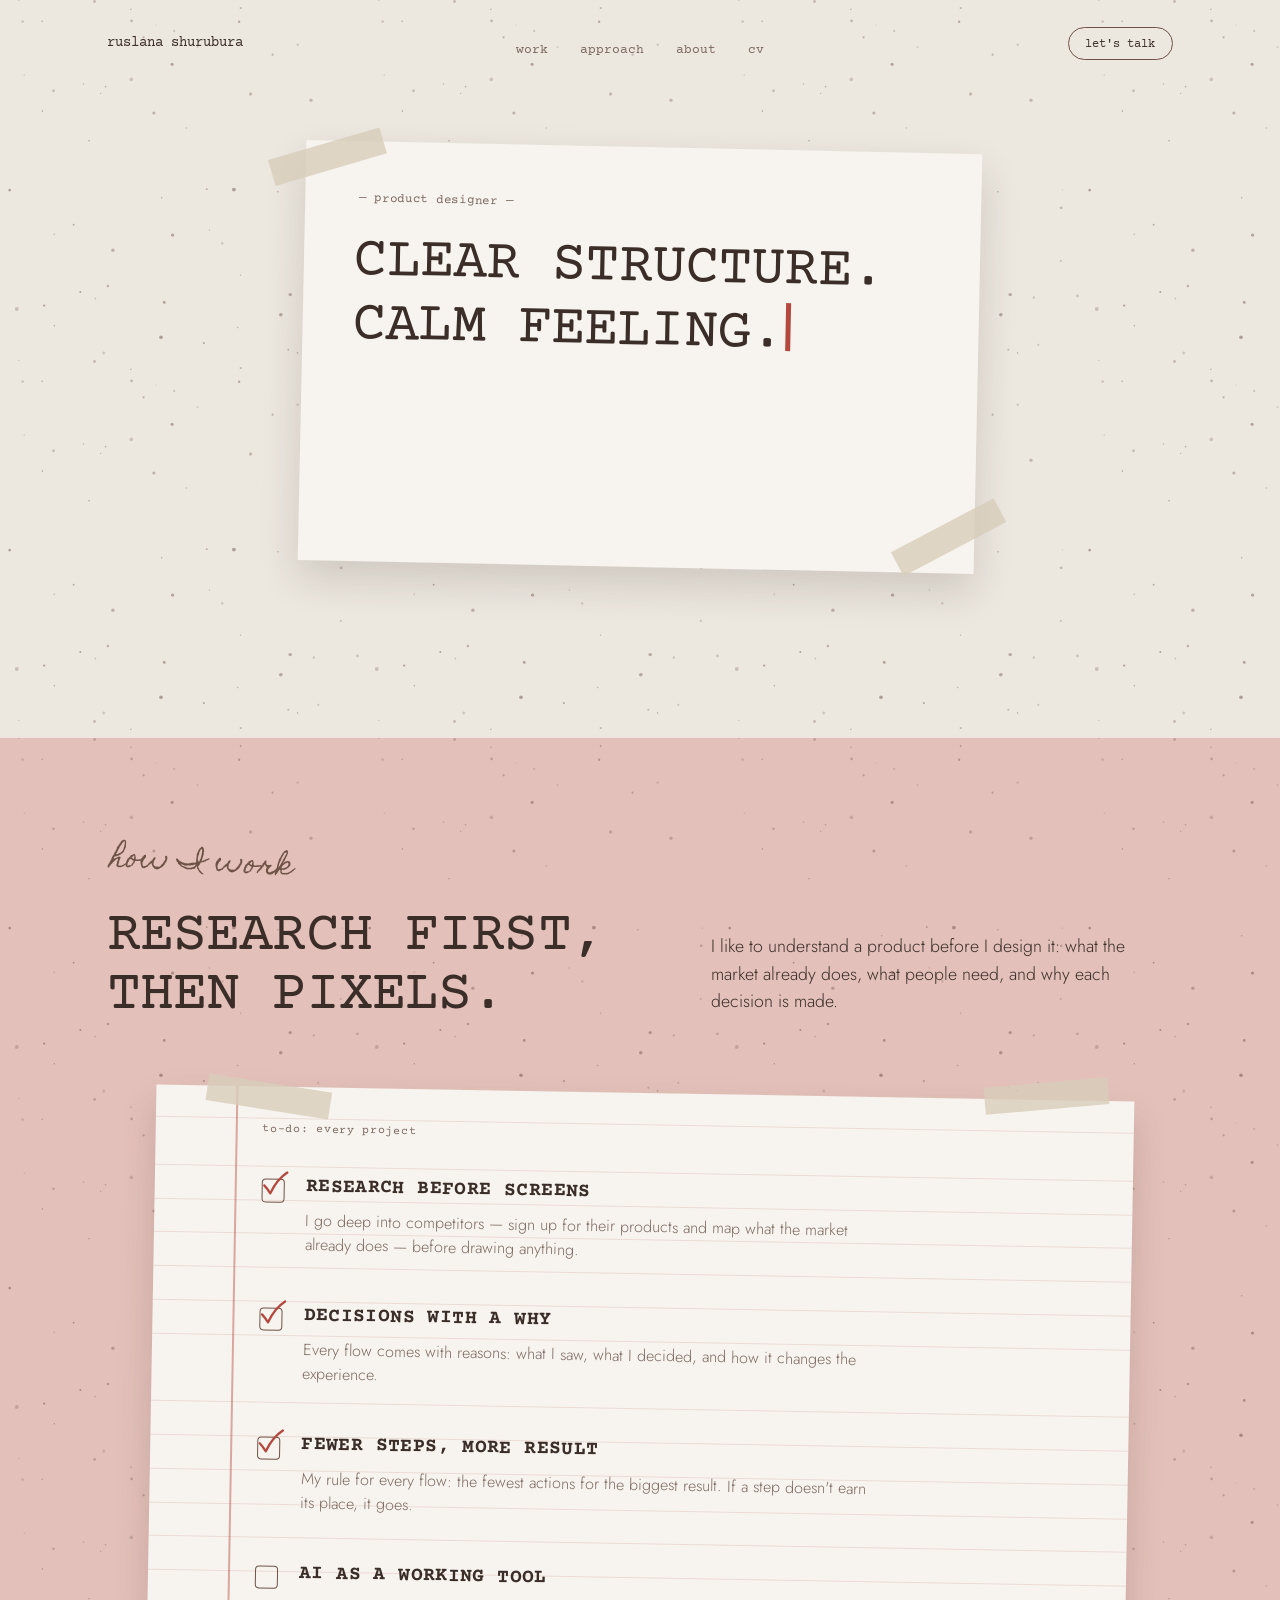
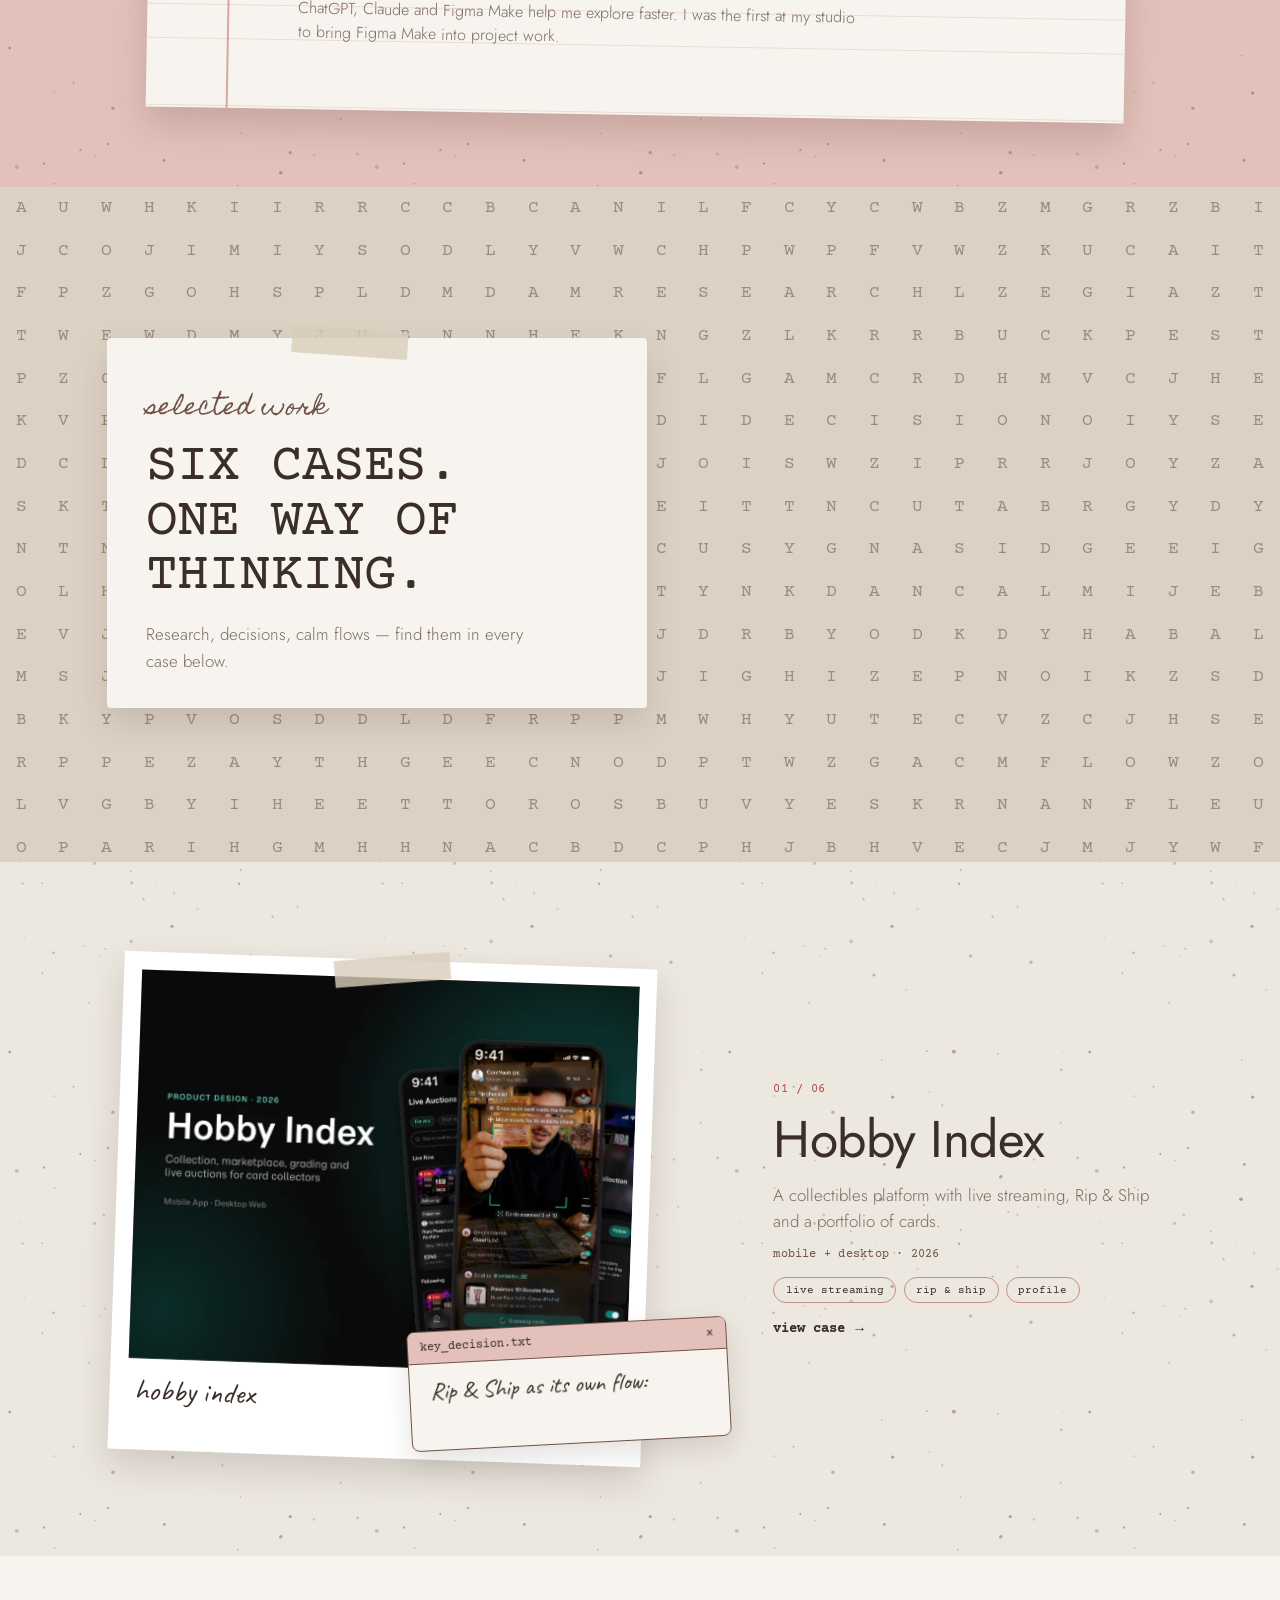
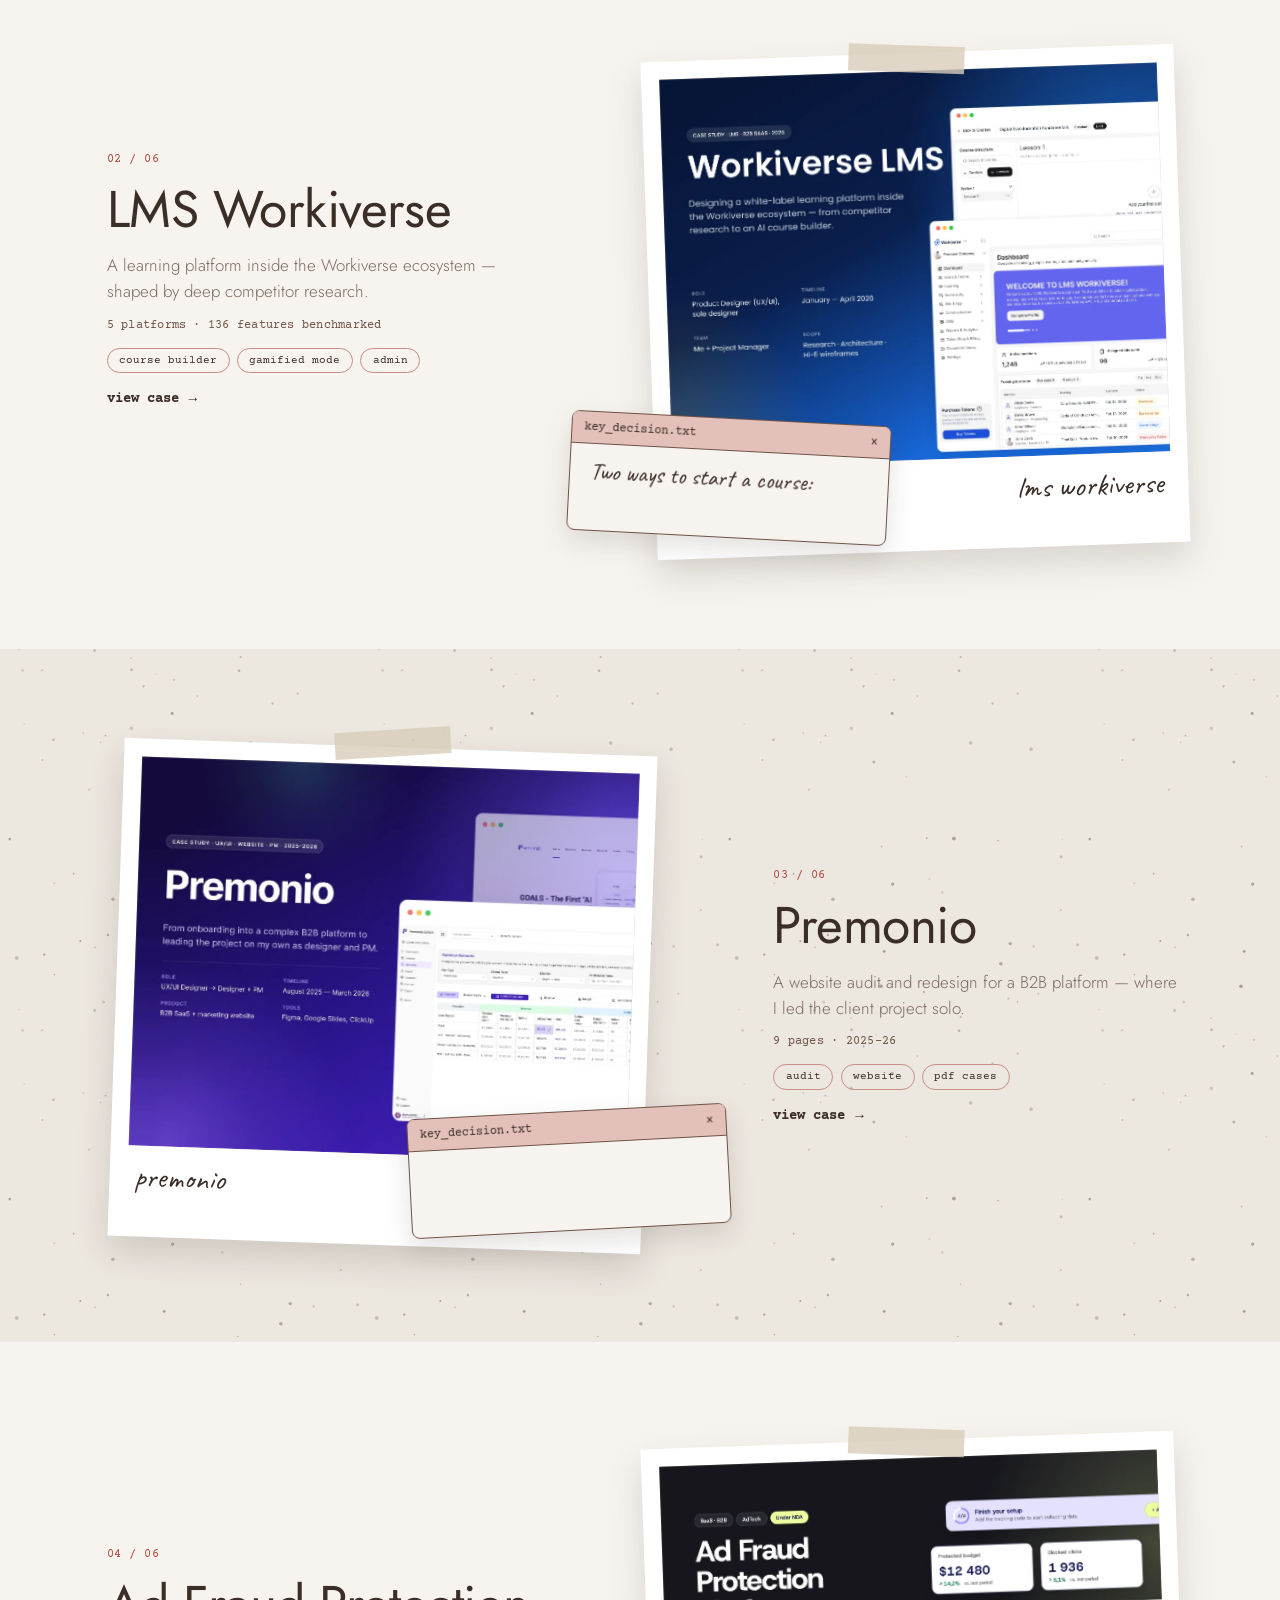
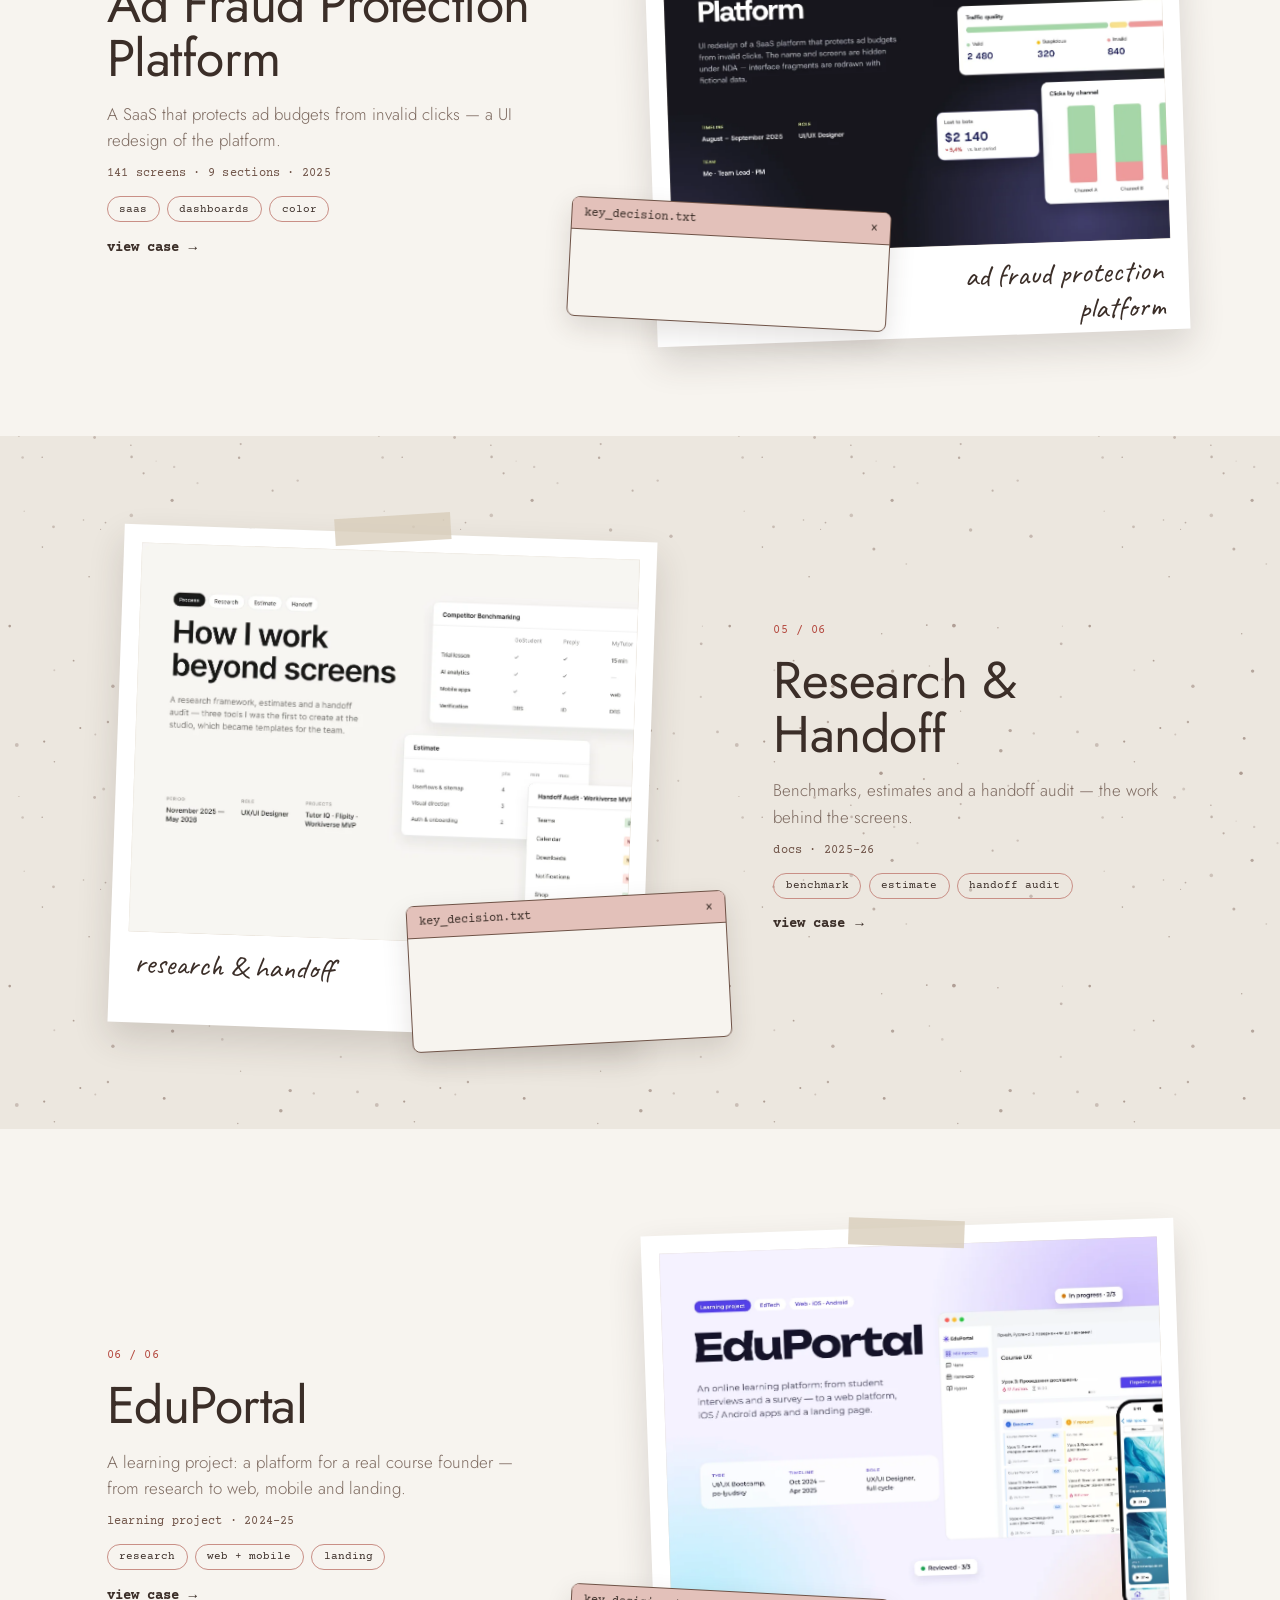
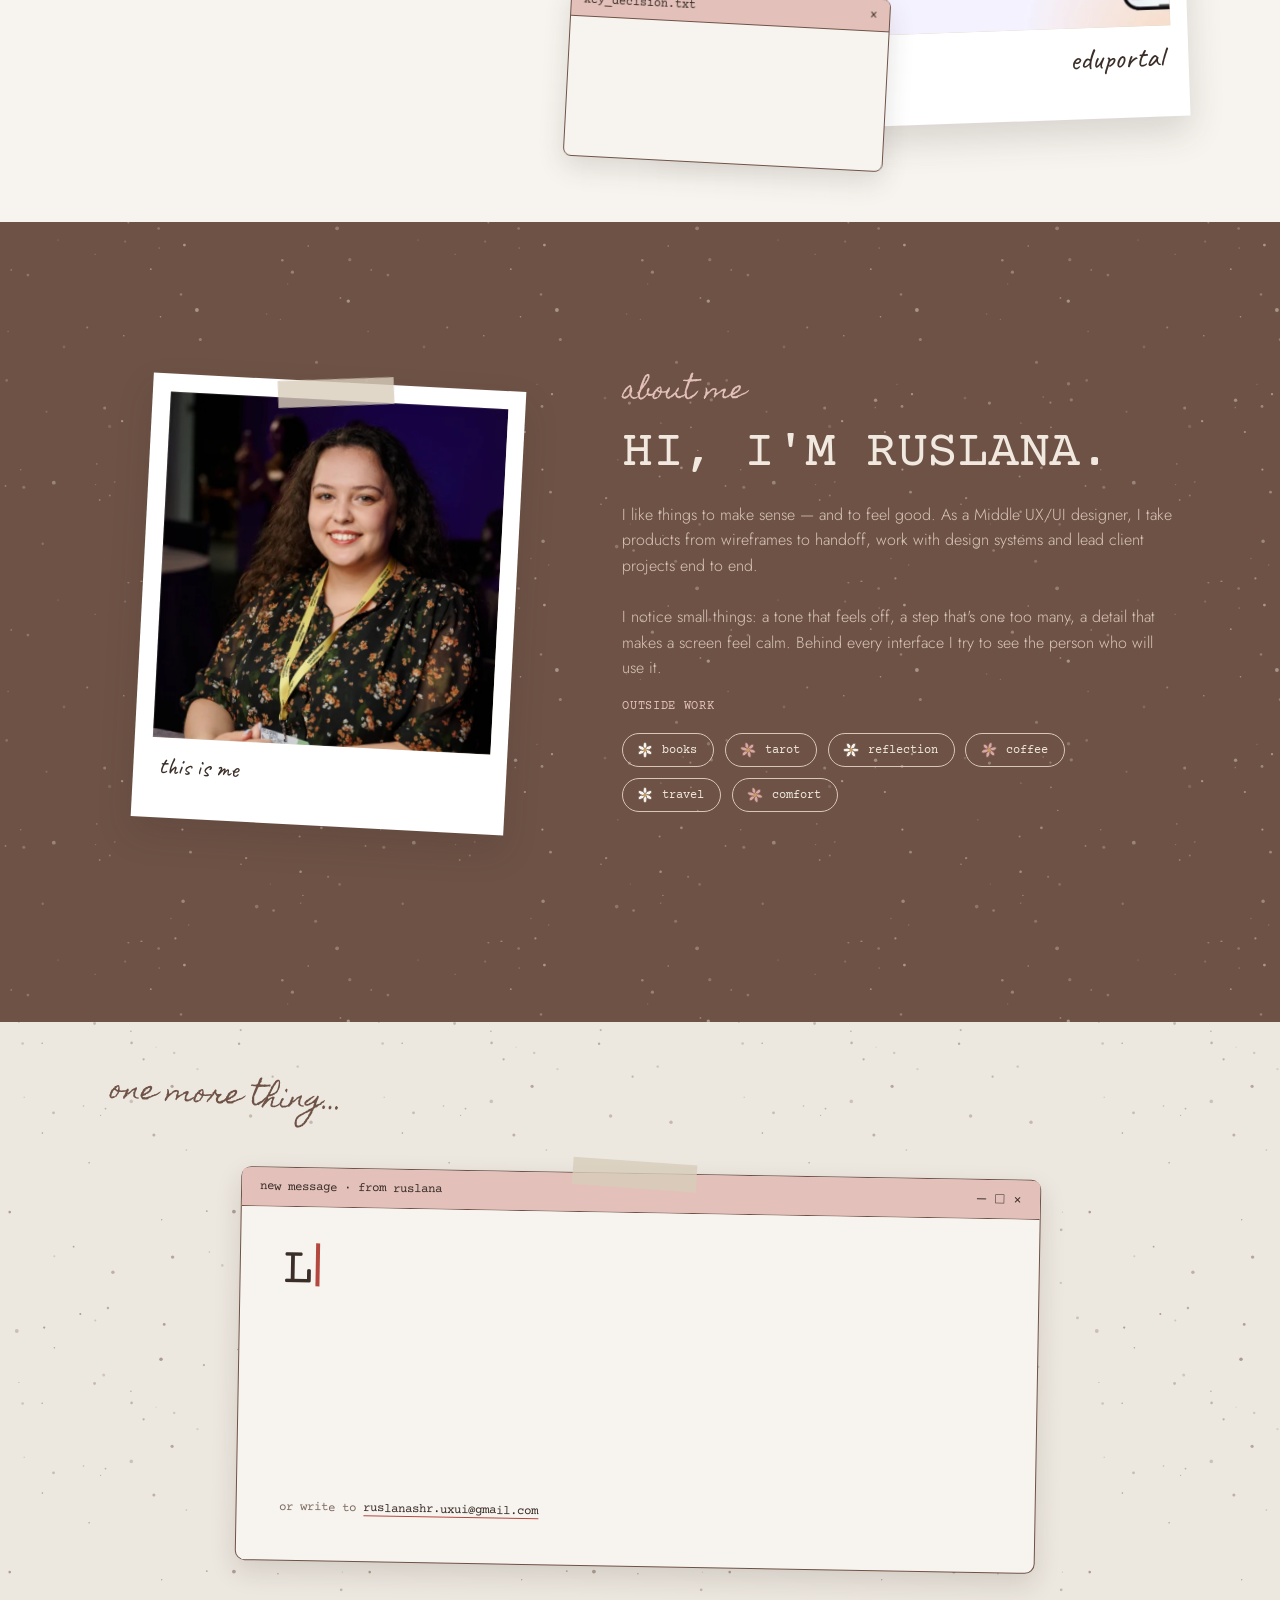
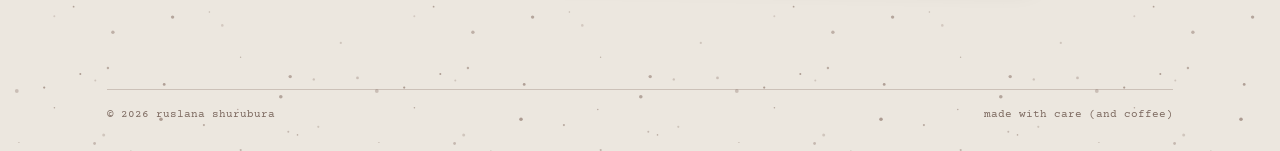
==== commit a7b93571: "Cache-busting version on CSS/JS links" ====
--- a/index.html
+++ b/index.html
@@ -9,7 +9,7 @@
 <meta property="og:description" content="Clear structure. Calm feeling. Six case studies from research to handoff.">
 <meta name="theme-color" content="#ECE7DF">
 <link rel="icon" href="data:image/svg+xml,%3Csvg xmlns=%22http://www.w3.org/2000/svg%22 viewBox=%220 0 32 32%22%3E%3Crect width=%2232%22 height=%2232%22 rx=%226%22 fill=%22%23ECE7DF%22/%3E%3Ctext x=%2216%22 y=%2223%22 font-family=%22Courier New,monospace%22 font-size=%2220%22 text-anchor=%22middle%22 fill=%22%233B2E28%22%3Er%3C/text%3E%3Ccircle cx=%2224%22 cy=%2222%22 r=%222.4%22 fill=%22%23B4483E%22/%3E%3C/svg%3E">
-<link rel="stylesheet" href="css/style.css">
+<link rel="stylesheet" href="css/style.css?v=2611111622">
 <script>document.documentElement.classList.add('js');if(!matchMedia('(prefers-reduced-motion: reduce)').matches)document.documentElement.classList.add('anim')</script>
 </head>
 <body>
@@ -283,6 +283,6 @@
   </section>
 </main>
 
-<script src="js/main.js" defer></script>
+<script src="js/main.js?v=2611111622" defer></script>
 </body>
 </html>
--- a/css/style.css
+++ b/css/style.css
@@ -236,7 +236,9 @@
   .stage{width:auto;height:auto;padding:0 20px}
   .abs{position:relative;left:auto;top:auto;width:auto}
   .tape{--s:.85}
-  .nav{position:sticky;top:0;height:auto;padding-bottom:10px}
+  .nav{position:sticky;top:0;height:auto;padding-bottom:10px;transition:transform .35s cubic-bezier(.22,1,.36,1), background-color .35s ease, box-shadow .35s ease}
+  .nav.is-stuck{background-color:rgba(236,231,223,.97)}
+  .nav.is-hidden{transform:translateY(-100%);box-shadow:none}
   html{scroll-padding-top:110px}
   .nav__in{width:auto;display:flex;flex-wrap:wrap;align-items:center;justify-content:space-between;padding:18px 20px 0;gap:12px}
   .nav__logo,.nav__links,.nav__cta{position:static;transform:none}
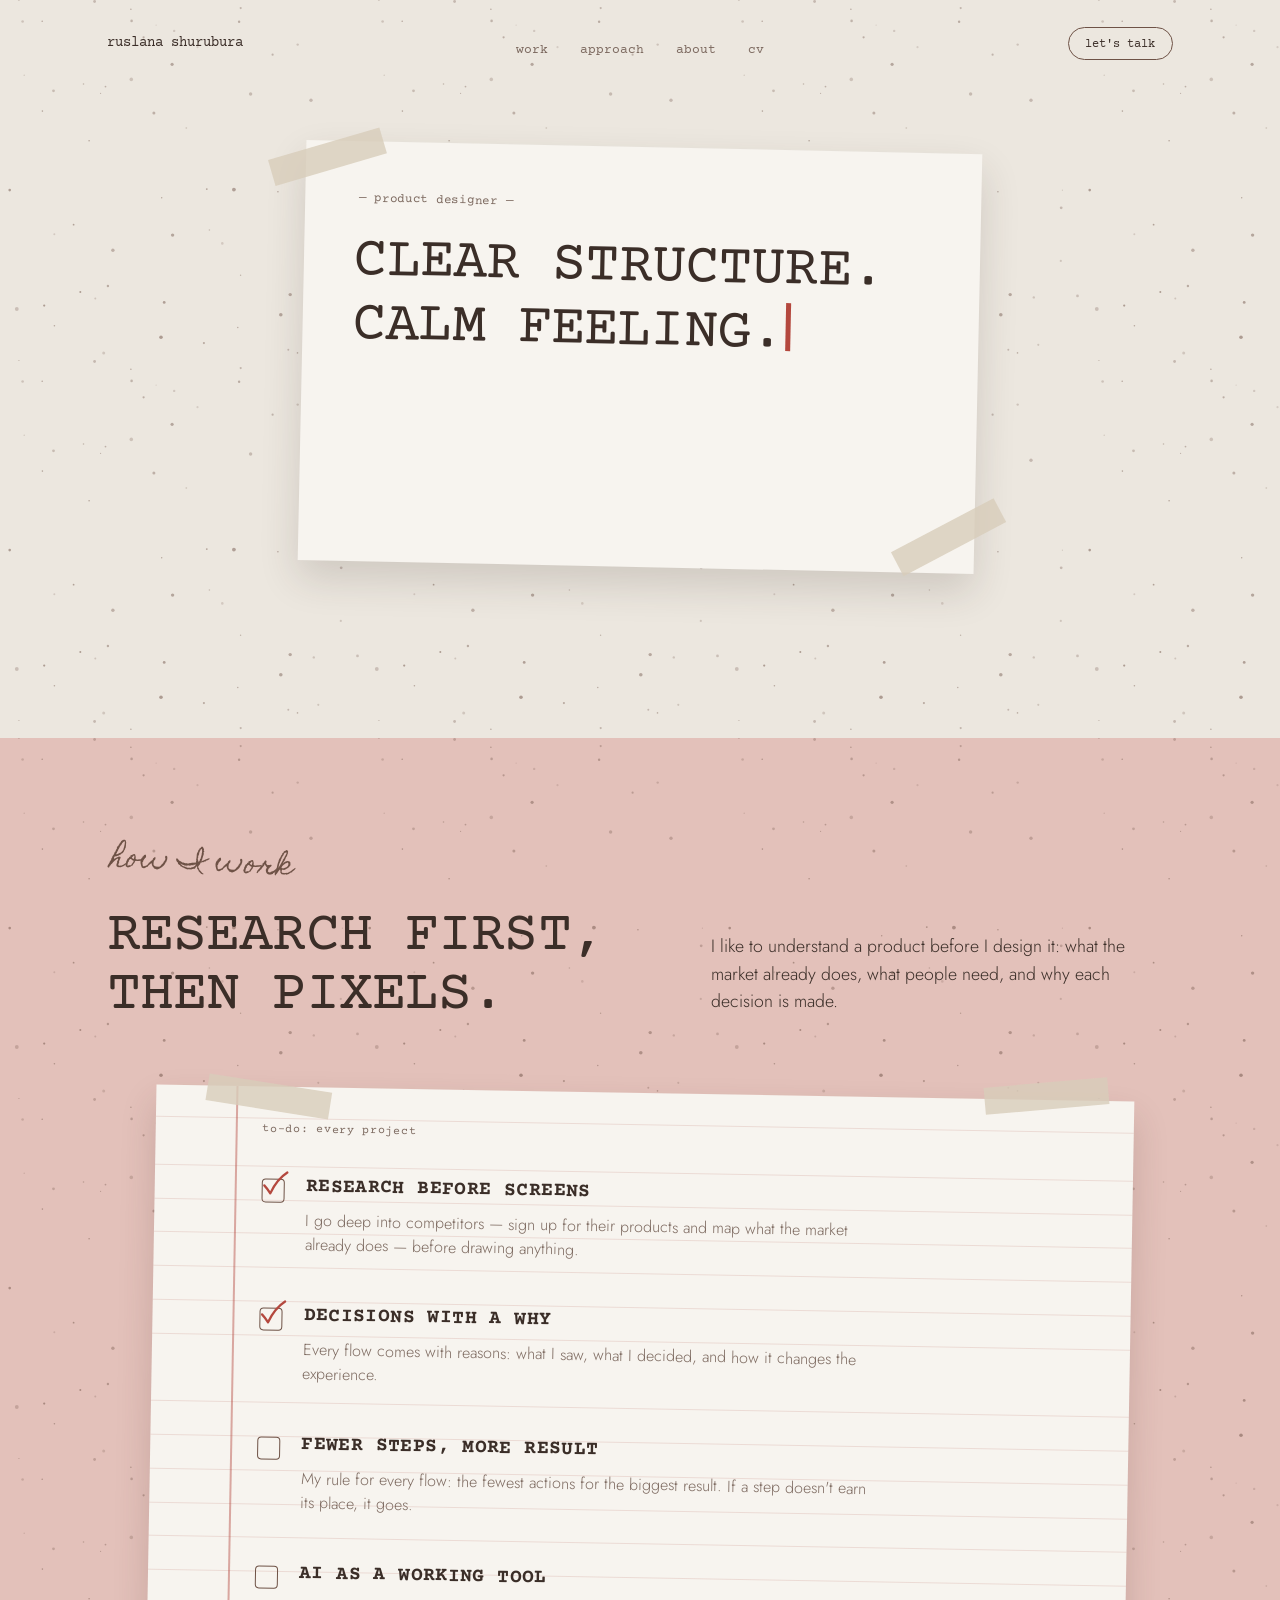
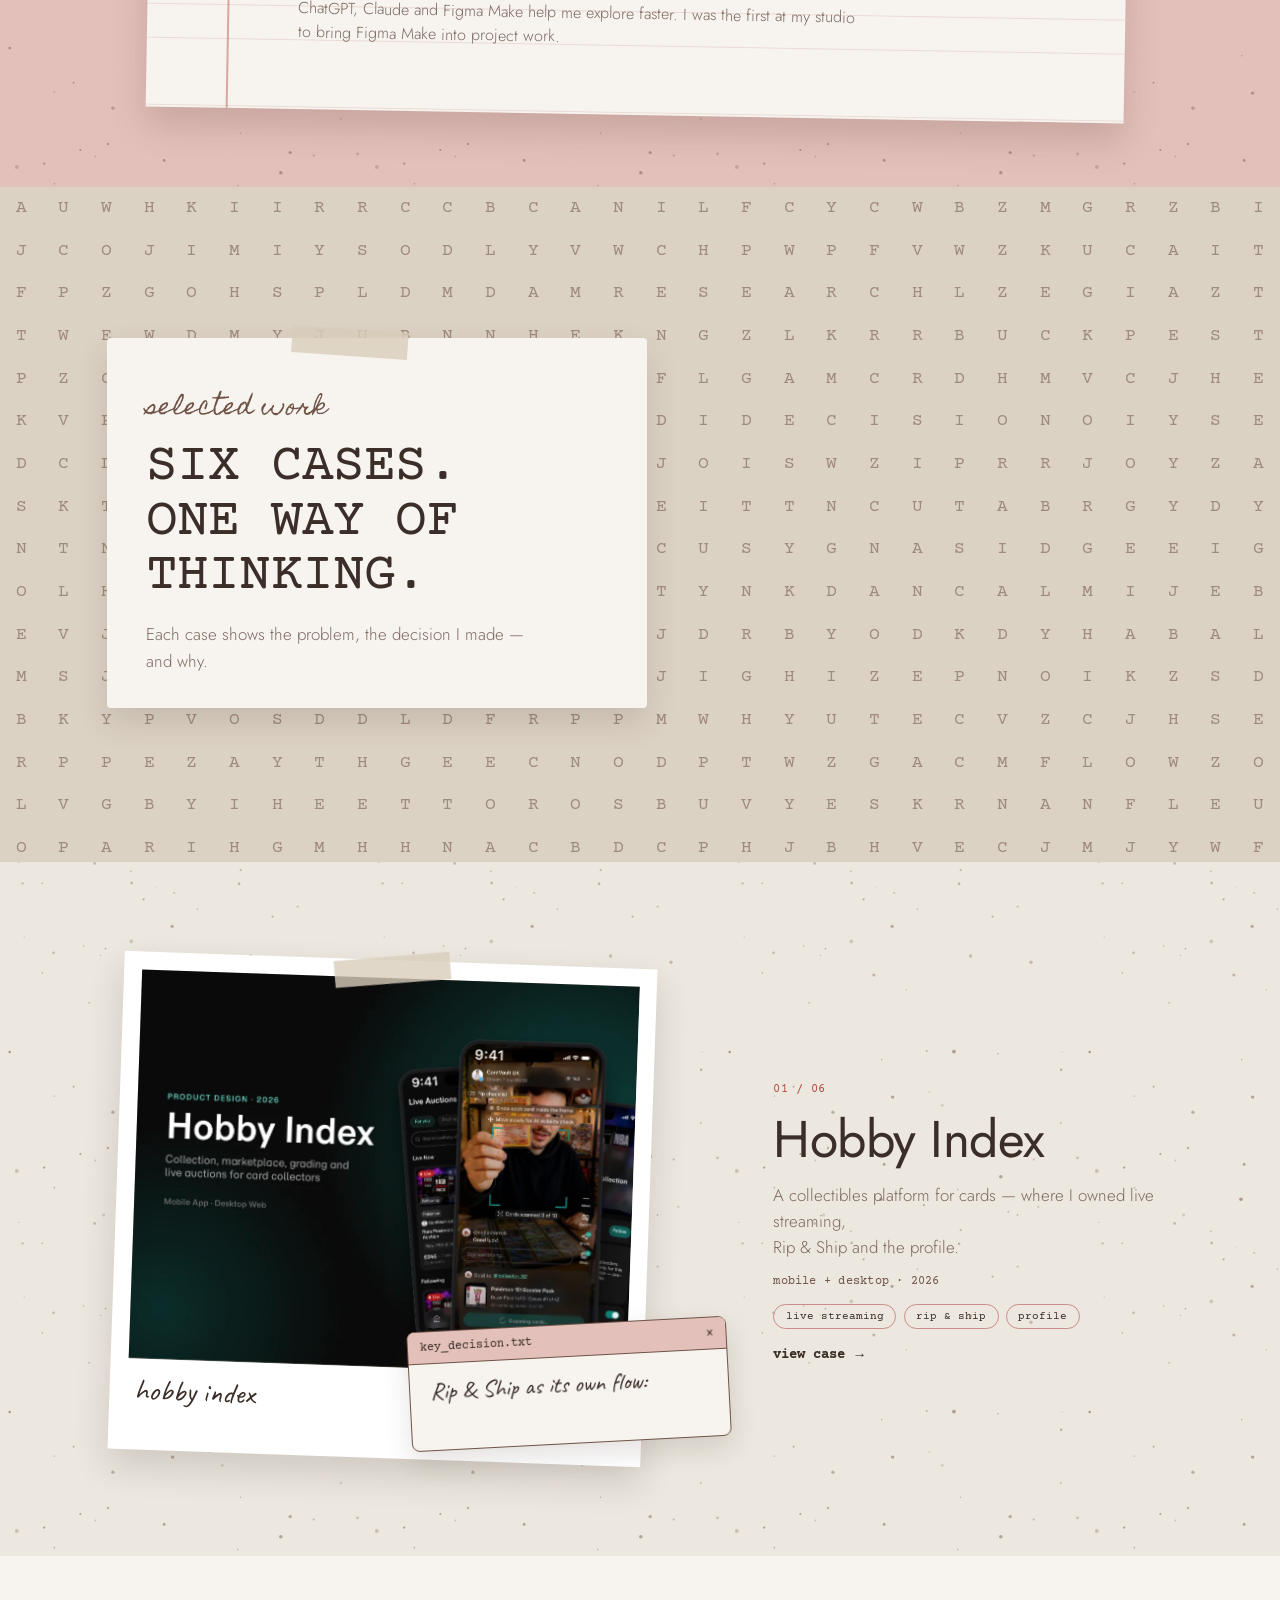
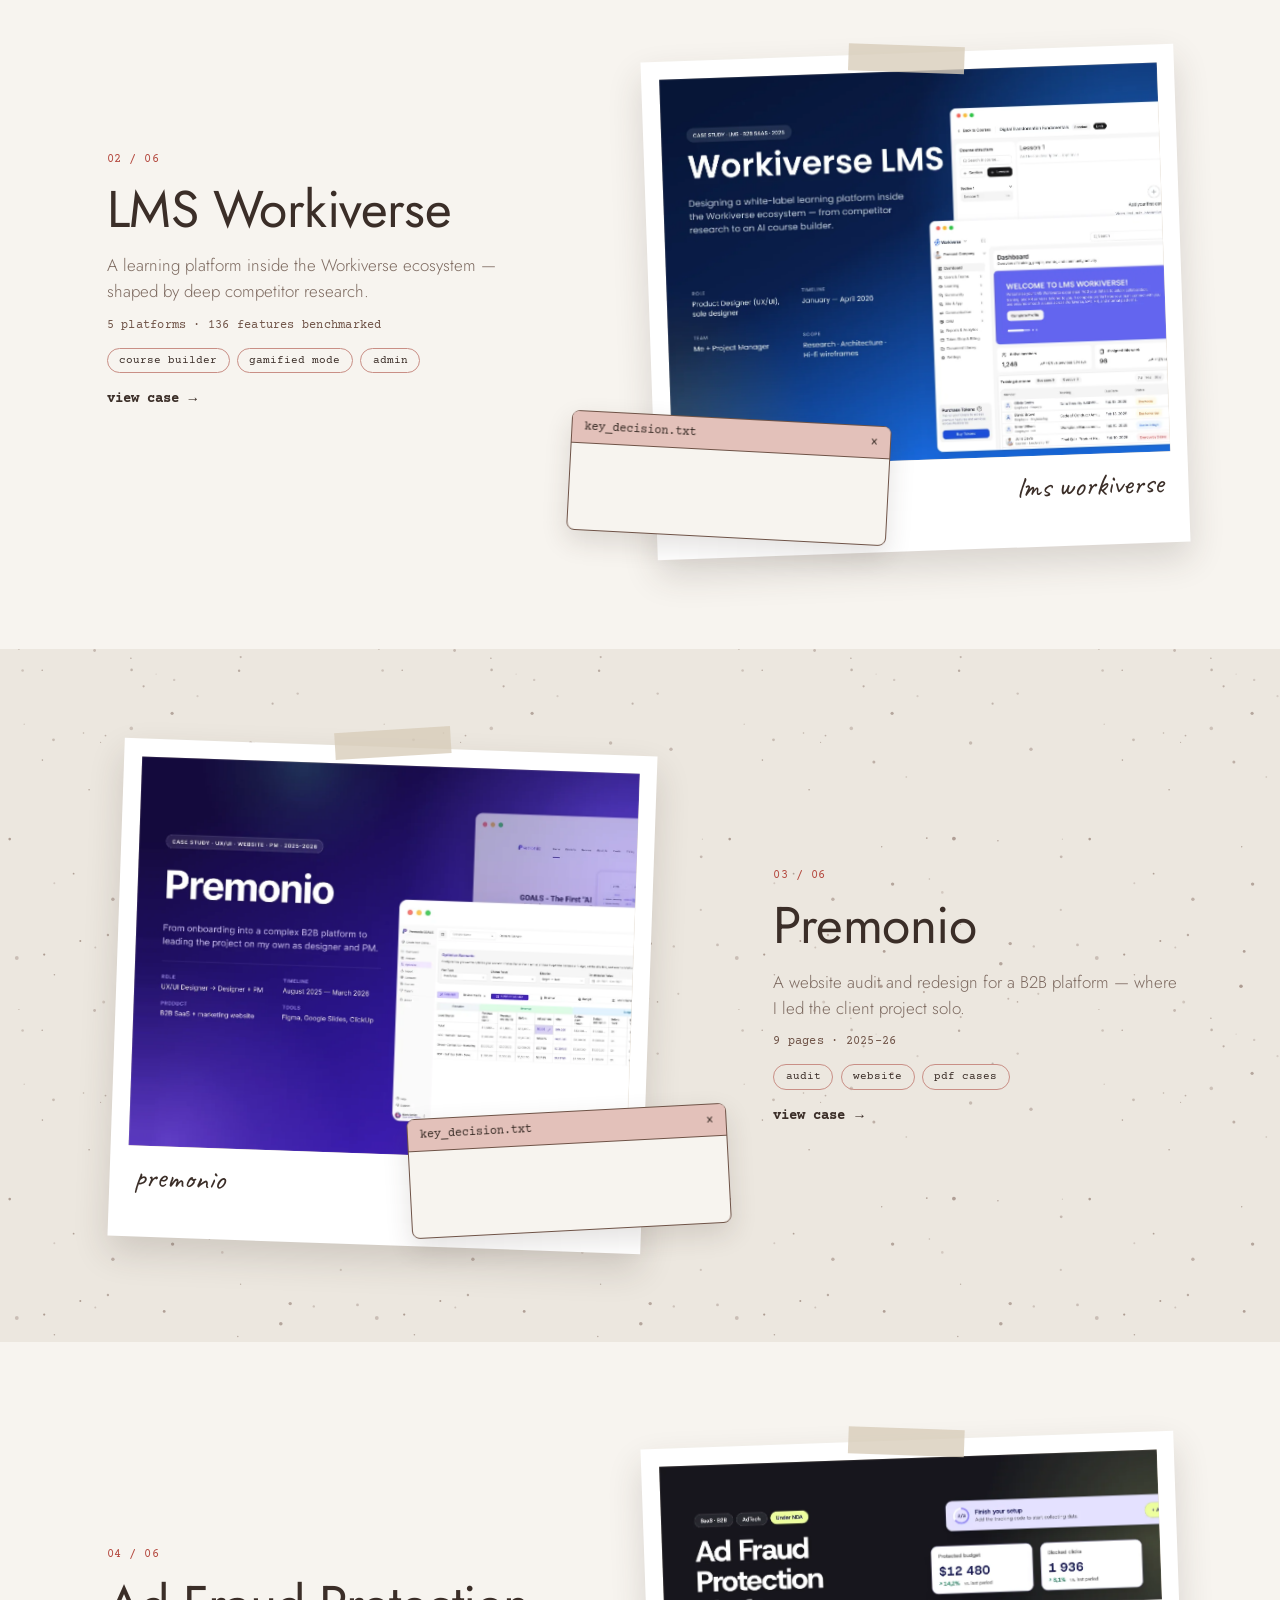
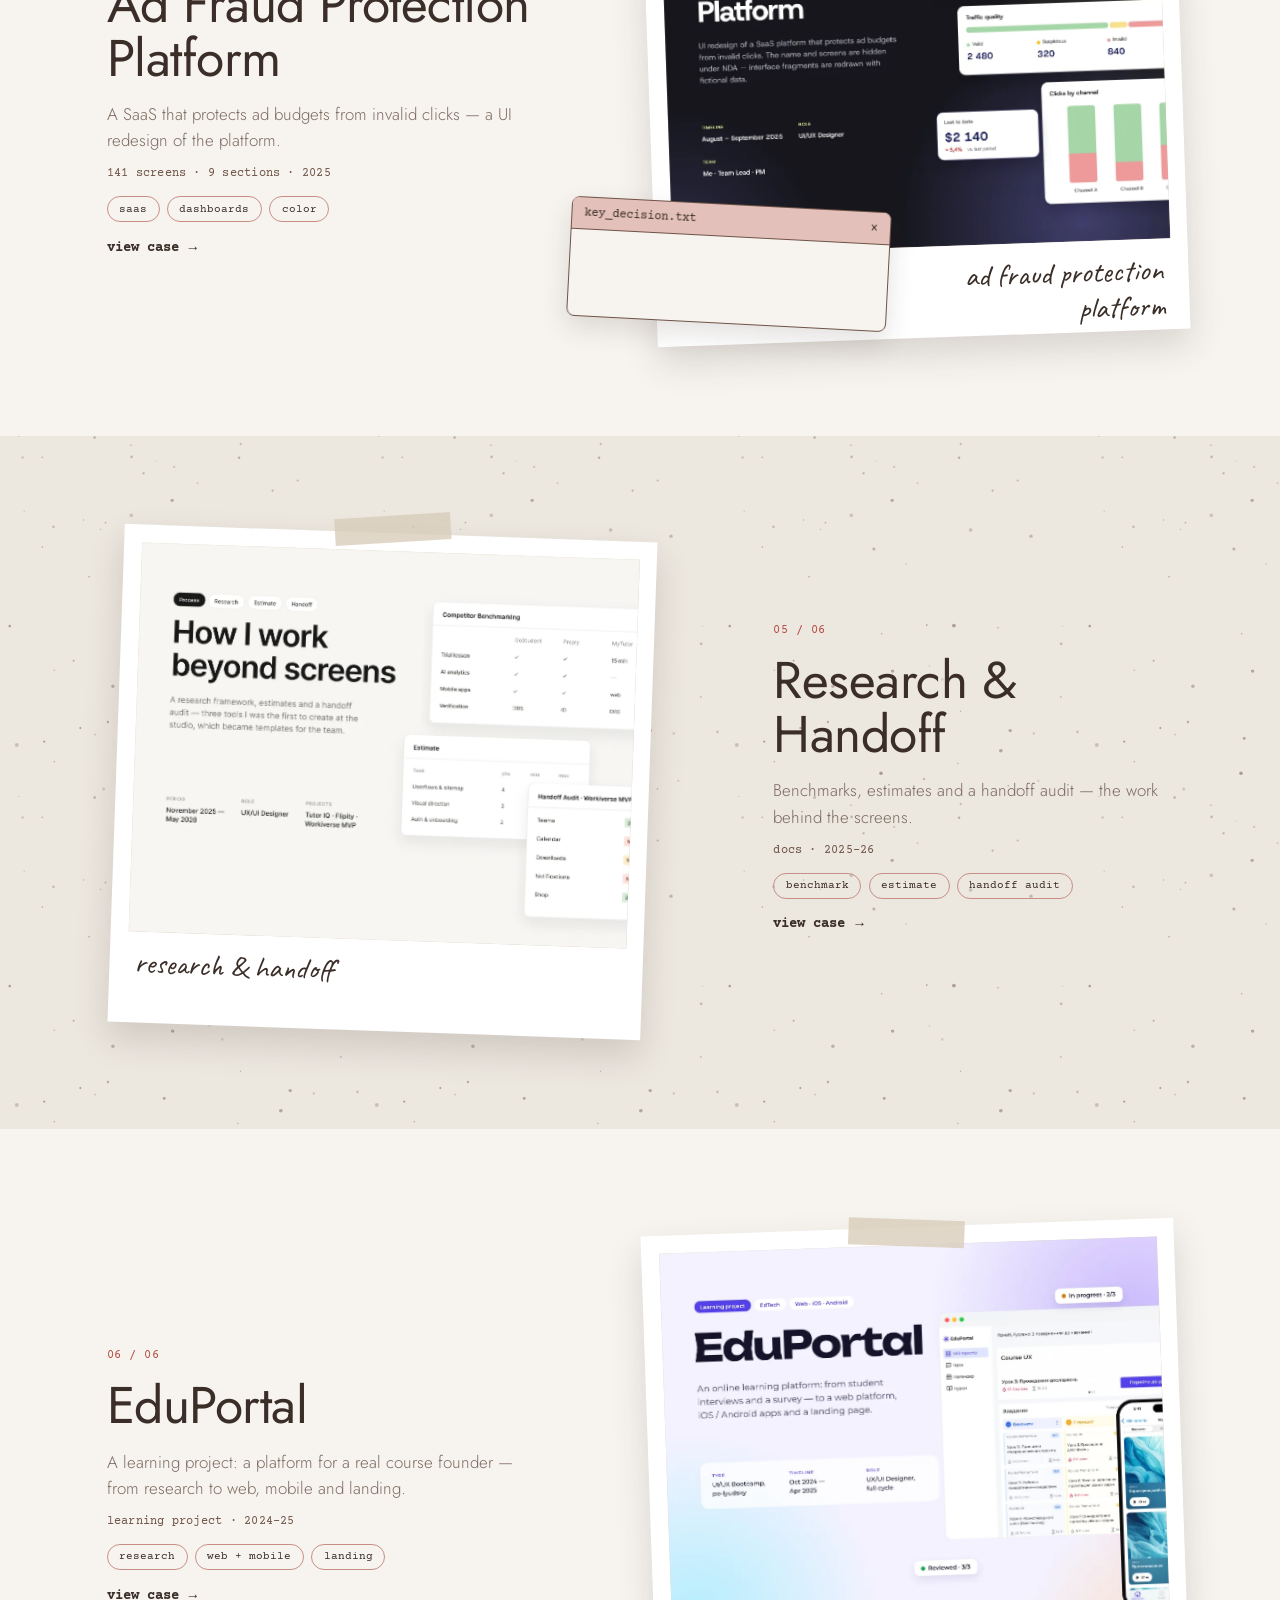
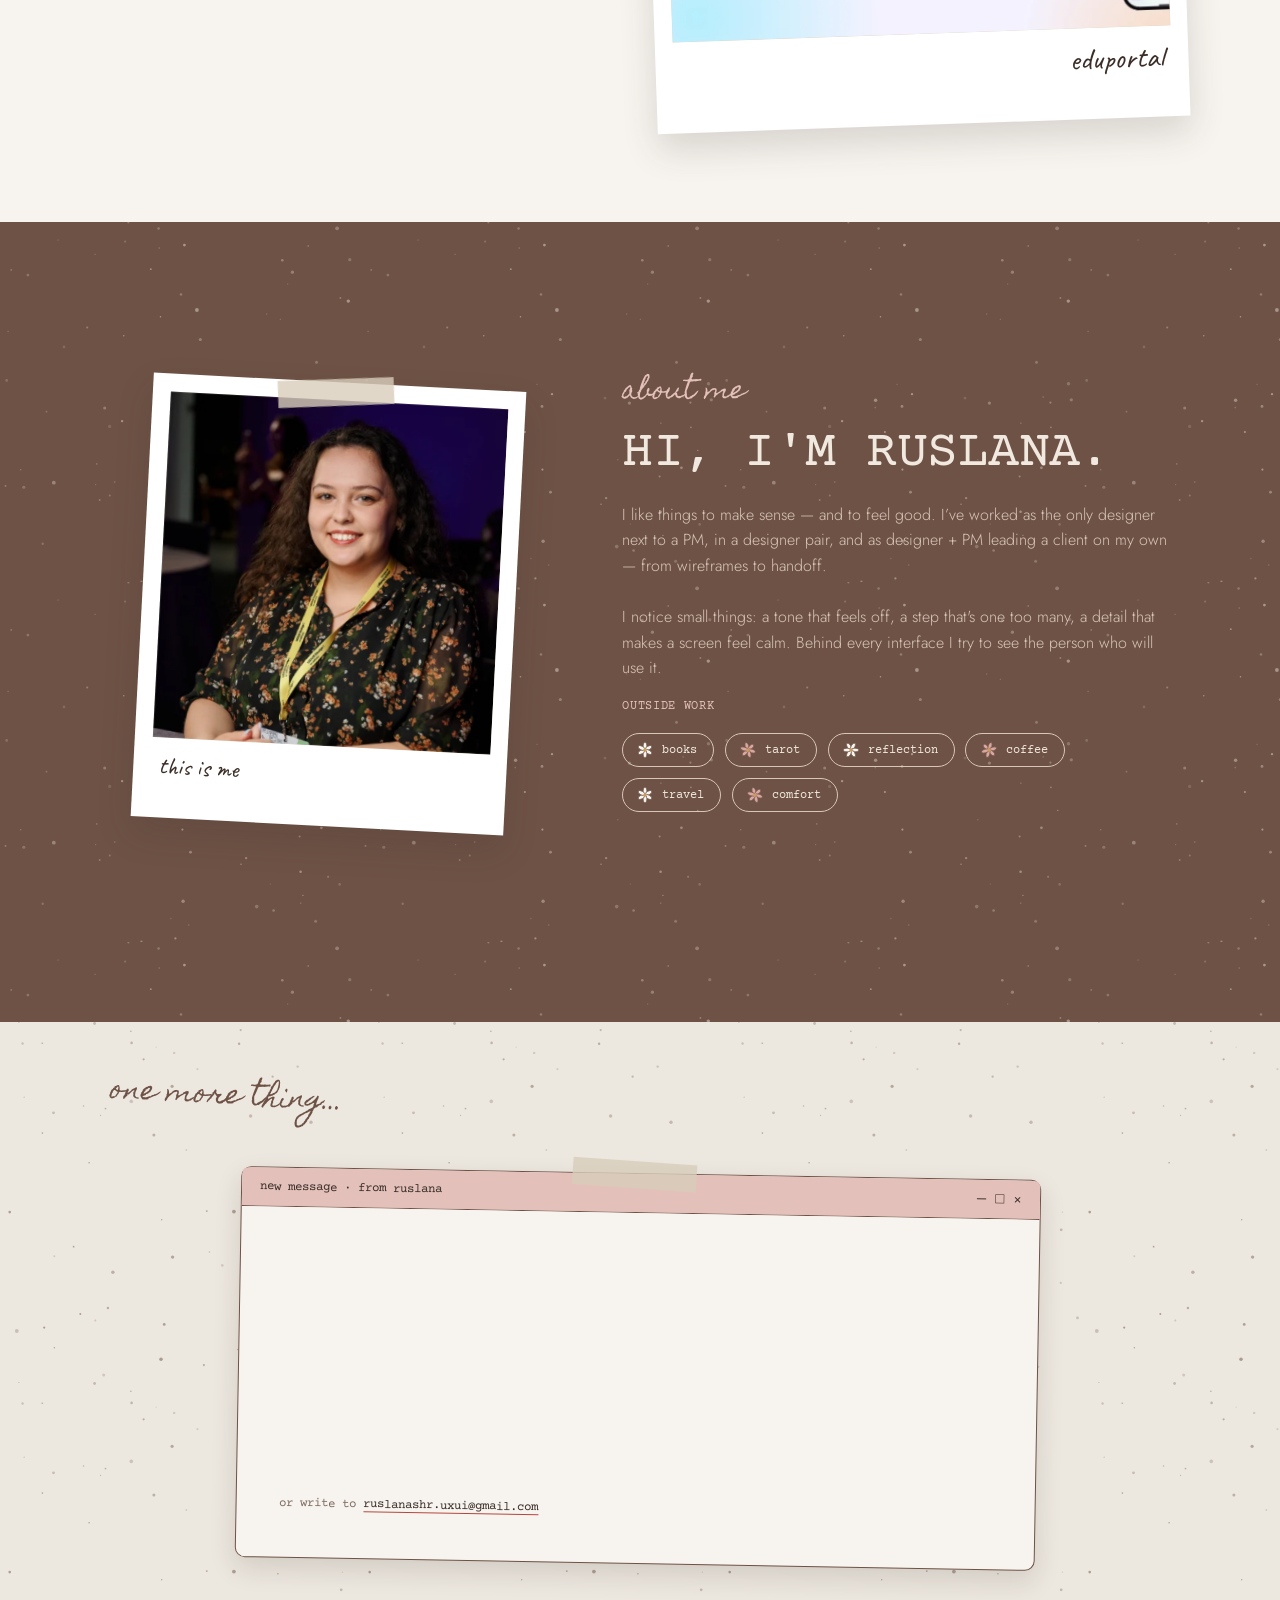
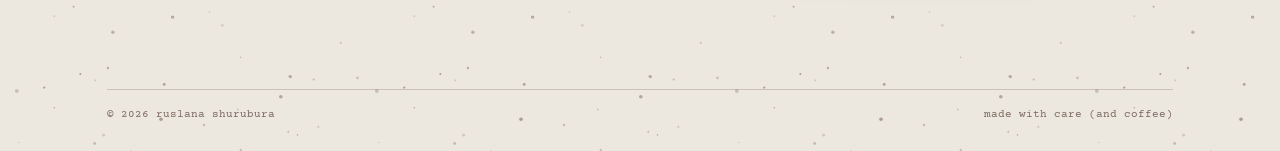
==== commit 9cf805a2: "Home copy: roles in About, case-led work intro, HobbyX ownership; cache-bust case images Co-Authored" ====
--- a/index.html
+++ b/index.html
@@ -9,7 +9,7 @@
 <meta property="og:description" content="Clear structure. Calm feeling. Six case studies from research to handoff.">
 <meta name="theme-color" content="#ECE7DF">
 <link rel="icon" href="data:image/svg+xml,%3Csvg xmlns=%22http://www.w3.org/2000/svg%22 viewBox=%220 0 32 32%22%3E%3Crect width=%2232%22 height=%2232%22 rx=%226%22 fill=%22%23ECE7DF%22/%3E%3Ctext x=%2216%22 y=%2223%22 font-family=%22Courier New,monospace%22 font-size=%2220%22 text-anchor=%22middle%22 fill=%22%233B2E28%22%3Er%3C/text%3E%3Ccircle cx=%2224%22 cy=%2222%22 r=%222.4%22 fill=%22%23B4483E%22/%3E%3C/svg%3E">
-<link rel="stylesheet" href="css/style.css?v=2611111622">
+<link rel="stylesheet" href="css/style.css?v=2611130857">
 <script>document.documentElement.classList.add('js');if(!matchMedia('(prefers-reduced-motion: reduce)').matches)document.documentElement.classList.add('anim')</script>
 </head>
 <body>
@@ -95,7 +95,7 @@
         <span class="tape" style="--x:210;--y:-14;--r:4deg"></span>
         <p class="t-hand-apple">selected work</p>
         <h2 id="work-title" class="t-display">SIX CASES.<br>ONE WAY OF<br>THINKING.</h2>
-        <p class="t-body">Research, decisions, calm flows — find them in every case below.</p>
+        <p class="t-body">Each case shows the problem, the decision I made — and why.</p>
       </div>
     </div>
   </section>
@@ -116,7 +116,7 @@
       <div class="case-text abs" style="--x:870;--y:247;--w:480">
         <p class="num fade">01 / 06</p>
         <h2 id="t-hobby-index" class="fade" style="--delay:.1s">Hobby Index</h2>
-        <p class="t-body fade" style="--delay:.2s">A collectibles platform with live streaming, Rip &amp; Ship<br>and a portfolio of cards.</p>
+        <p class="t-body fade" style="--delay:.2s">A collectibles platform for cards — where I owned live streaming,<br>Rip &amp; Ship and the profile.</p>
         <p class="meta fade" style="--delay:.3s">mobile + desktop · 2026</p>
         <ul class="chips fade" style="--delay:.35s" aria-label="Focus"><li>live streaming</li><li>rip &amp; ship</li><li>profile</li></ul>
         <a class="view fade" style="--delay:.45s" href="case/hobby-index.html">view case <i aria-hidden="true">→</i></a>
@@ -250,7 +250,7 @@
       <div class="about-text abs" style="--x:700;--y:170;--w:620">
         <p class="t-hand-apple fade">about me</p>
         <h2 id="about-title" class="fade" style="--delay:.1s">HI, I'M RUSLANA.</h2>
-        <p class="t-body fade" style="--delay:.2s">I like things to make sense — and to feel good. As a Middle UX/UI designer, I take products from wireframes to handoff, work with design systems and lead client projects end to end.</p>
+        <p class="t-body fade" style="--delay:.2s">I like things to make sense — and to feel good. I’ve worked as the only designer next to a PM, in a designer pair, and as designer + PM leading a client on my own — from wireframes to handoff.</p>
         <p class="t-body fade" style="--delay:.3s">I notice small things: a tone that feels off, a step that's one too many, a detail that makes a screen feel calm. Behind every interface I try to see the person who will use it.</p>
         <p class="label t-label fade" style="--delay:.4s">OUTSIDE WORK</p>
         <ul class="likes fade" style="--delay:.5s"><li><svg viewBox="0 0 18 18" aria-hidden="true"><ellipse cx="9" cy="4.6" rx="2.1" ry="4.3" transform="rotate(0 9 9)" fill="#F7F4EF" stroke="#6E5246" stroke-width=".8"/><ellipse cx="9" cy="4.6" rx="2.1" ry="4.3" transform="rotate(60 9 9)" fill="#F7F4EF" stroke="#6E5246" stroke-width=".8"/><ellipse cx="9" cy="4.6" rx="2.1" ry="4.3" transform="rotate(120 9 9)" fill="#F7F4EF" stroke="#6E5246" stroke-width=".8"/><ellipse cx="9" cy="4.6" rx="2.1" ry="4.3" transform="rotate(180 9 9)" fill="#F7F4EF" stroke="#6E5246" stroke-width=".8"/><ellipse cx="9" cy="4.6" rx="2.1" ry="4.3" transform="rotate(240 9 9)" fill="#F7F4EF" stroke="#6E5246" stroke-width=".8"/><ellipse cx="9" cy="4.6" rx="2.1" ry="4.3" transform="rotate(300 9 9)" fill="#F7F4EF" stroke="#6E5246" stroke-width=".8"/><circle cx="9" cy="9" r="2" fill="#C99A5B"/></svg>books</li><li><svg viewBox="0 0 18 18" aria-hidden="true"><ellipse cx="9" cy="4.6" rx="2.1" ry="4.3" transform="rotate(-15 9 9)" fill="#D9A6A0" stroke="#6E5246" stroke-width=".8"/><ellipse cx="9" cy="4.6" rx="2.1" ry="4.3" transform="rotate(45 9 9)" fill="#D9A6A0" stroke="#6E5246" stroke-width=".8"/><ellipse cx="9" cy="4.6" rx="2.1" ry="4.3" transform="rotate(105 9 9)" fill="#D9A6A0" stroke="#6E5246" stroke-width=".8"/><ellipse cx="9" cy="4.6" rx="2.1" ry="4.3" transform="rotate(165 9 9)" fill="#D9A6A0" stroke="#6E5246" stroke-width=".8"/><ellipse cx="9" cy="4.6" rx="2.1" ry="4.3" transform="rotate(225 9 9)" fill="#D9A6A0" stroke="#6E5246" stroke-width=".8"/><ellipse cx="9" cy="4.6" rx="2.1" ry="4.3" transform="rotate(285 9 9)" fill="#D9A6A0" stroke="#6E5246" stroke-width=".8"/><circle cx="9" cy="9" r="2" fill="#C99A5B"/></svg>tarot</li><li><svg viewBox="0 0 18 18" aria-hidden="true"><ellipse cx="9" cy="4.6" rx="2.1" ry="4.3" transform="rotate(-30 9 9)" fill="#F7F4EF" stroke="#6E5246" stroke-width=".8"/><ellipse cx="9" cy="4.6" rx="2.1" ry="4.3" transform="rotate(30 9 9)" fill="#F7F4EF" stroke="#6E5246" stroke-width=".8"/><ellipse cx="9" cy="4.6" rx="2.1" ry="4.3" transform="rotate(90 9 9)" fill="#F7F4EF" stroke="#6E5246" stroke-width=".8"/><ellipse cx="9" cy="4.6" rx="2.1" ry="4.3" transform="rotate(150 9 9)" fill="#F7F4EF" stroke="#6E5246" stroke-width=".8"/><ellipse cx="9" cy="4.6" rx="2.1" ry="4.3" transform="rotate(210 9 9)" fill="#F7F4EF" stroke="#6E5246" stroke-width=".8"/><ellipse cx="9" cy="4.6" rx="2.1" ry="4.3" transform="rotate(270 9 9)" fill="#F7F4EF" stroke="#6E5246" stroke-width=".8"/><circle cx="9" cy="9" r="2" fill="#C99A5B"/></svg>reflection</li><li><svg viewBox="0 0 18 18" aria-hidden="true"><ellipse cx="9" cy="4.6" rx="2.1" ry="4.3" transform="rotate(-45 9 9)" fill="#D9A6A0" stroke="#6E5246" stroke-width=".8"/><ellipse cx="9" cy="4.6" rx="2.1" ry="4.3" transform="rotate(15 9 9)" fill="#D9A6A0" stroke="#6E5246" stroke-width=".8"/><ellipse cx="9" cy="4.6" rx="2.1" ry="4.3" transform="rotate(75 9 9)" fill="#D9A6A0" stroke="#6E5246" stroke-width=".8"/><ellipse cx="9" cy="4.6" rx="2.1" ry="4.3" transform="rotate(135 9 9)" fill="#D9A6A0" stroke="#6E5246" stroke-width=".8"/><ellipse cx="9" cy="4.6" rx="2.1" ry="4.3" transform="rotate(195 9 9)" fill="#D9A6A0" stroke="#6E5246" stroke-width=".8"/><ellipse cx="9" cy="4.6" rx="2.1" ry="4.3" transform="rotate(255 9 9)" fill="#D9A6A0" stroke="#6E5246" stroke-width=".8"/><circle cx="9" cy="9" r="2" fill="#C99A5B"/></svg>coffee</li><li><svg viewBox="0 0 18 18" aria-hidden="true"><ellipse cx="9" cy="4.6" rx="2.1" ry="4.3" transform="rotate(0 9 9)" fill="#F7F4EF" stroke="#6E5246" stroke-width=".8"/><ellipse cx="9" cy="4.6" rx="2.1" ry="4.3" transform="rotate(60 9 9)" fill="#F7F4EF" stroke="#6E5246" stroke-width=".8"/><ellipse cx="9" cy="4.6" rx="2.1" ry="4.3" transform="rotate(120 9 9)" fill="#F7F4EF" stroke="#6E5246" stroke-width=".8"/><ellipse cx="9" cy="4.6" rx="2.1" ry="4.3" transform="rotate(180 9 9)" fill="#F7F4EF" stroke="#6E5246" stroke-width=".8"/><ellipse cx="9" cy="4.6" rx="2.1" ry="4.3" transform="rotate(240 9 9)" fill="#F7F4EF" stroke="#6E5246" stroke-width=".8"/><ellipse cx="9" cy="4.6" rx="2.1" ry="4.3" transform="rotate(300 9 9)" fill="#F7F4EF" stroke="#6E5246" stroke-width=".8"/><circle cx="9" cy="9" r="2" fill="#C99A5B"/></svg>travel</li><li><svg viewBox="0 0 18 18" aria-hidden="true"><ellipse cx="9" cy="4.6" rx="2.1" ry="4.3" transform="rotate(-15 9 9)" fill="#D9A6A0" stroke="#6E5246" stroke-width=".8"/><ellipse cx="9" cy="4.6" rx="2.1" ry="4.3" transform="rotate(45 9 9)" fill="#D9A6A0" stroke="#6E5246" stroke-width=".8"/><ellipse cx="9" cy="4.6" rx="2.1" ry="4.3" transform="rotate(105 9 9)" fill="#D9A6A0" stroke="#6E5246" stroke-width=".8"/><ellipse cx="9" cy="4.6" rx="2.1" ry="4.3" transform="rotate(165 9 9)" fill="#D9A6A0" stroke="#6E5246" stroke-width=".8"/><ellipse cx="9" cy="4.6" rx="2.1" ry="4.3" transform="rotate(225 9 9)" fill="#D9A6A0" stroke="#6E5246" stroke-width=".8"/><ellipse cx="9" cy="4.6" rx="2.1" ry="4.3" transform="rotate(285 9 9)" fill="#D9A6A0" stroke="#6E5246" stroke-width=".8"/><circle cx="9" cy="9" r="2" fill="#C99A5B"/></svg>comfort</li></ul>
@@ -283,6 +283,6 @@
   </section>
 </main>
 
-<script src="js/main.js?v=2611111622" defer></script>
+<script src="js/main.js?v=2611130857" defer></script>
 </body>
 </html>
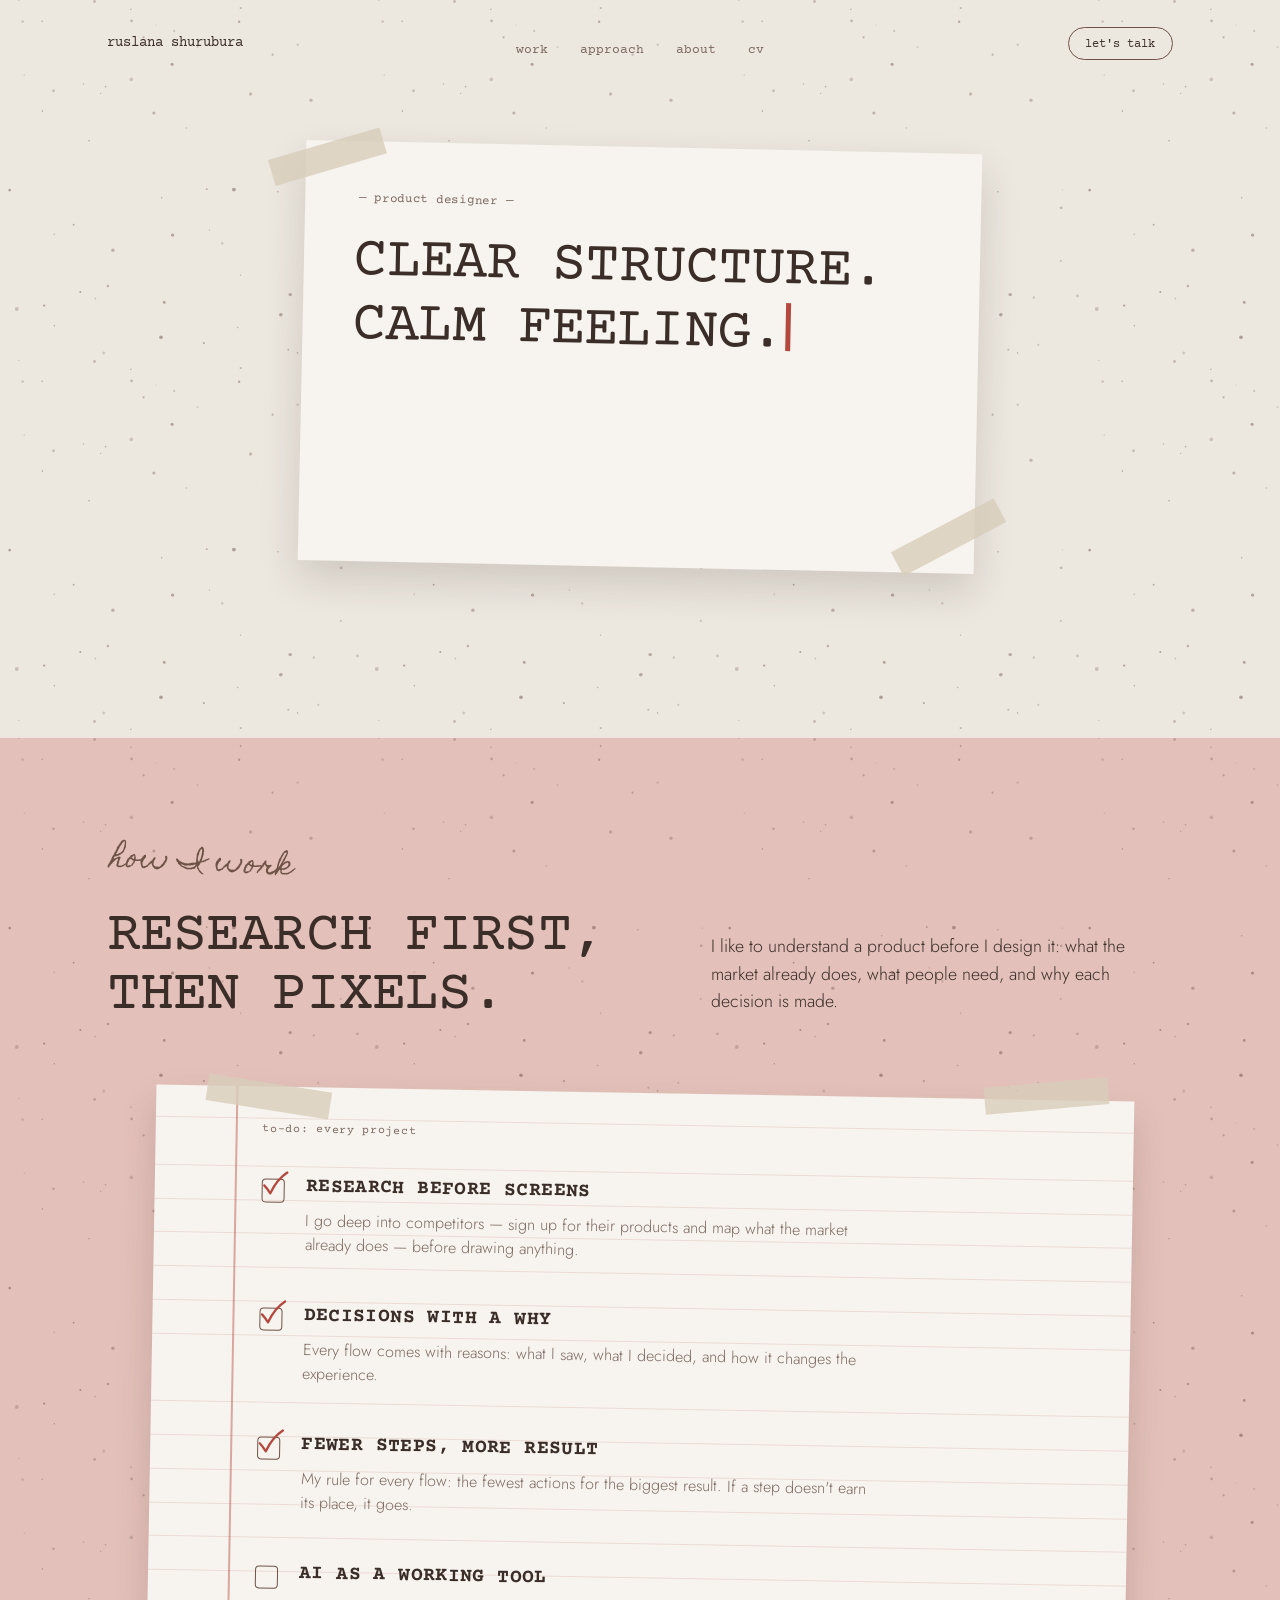
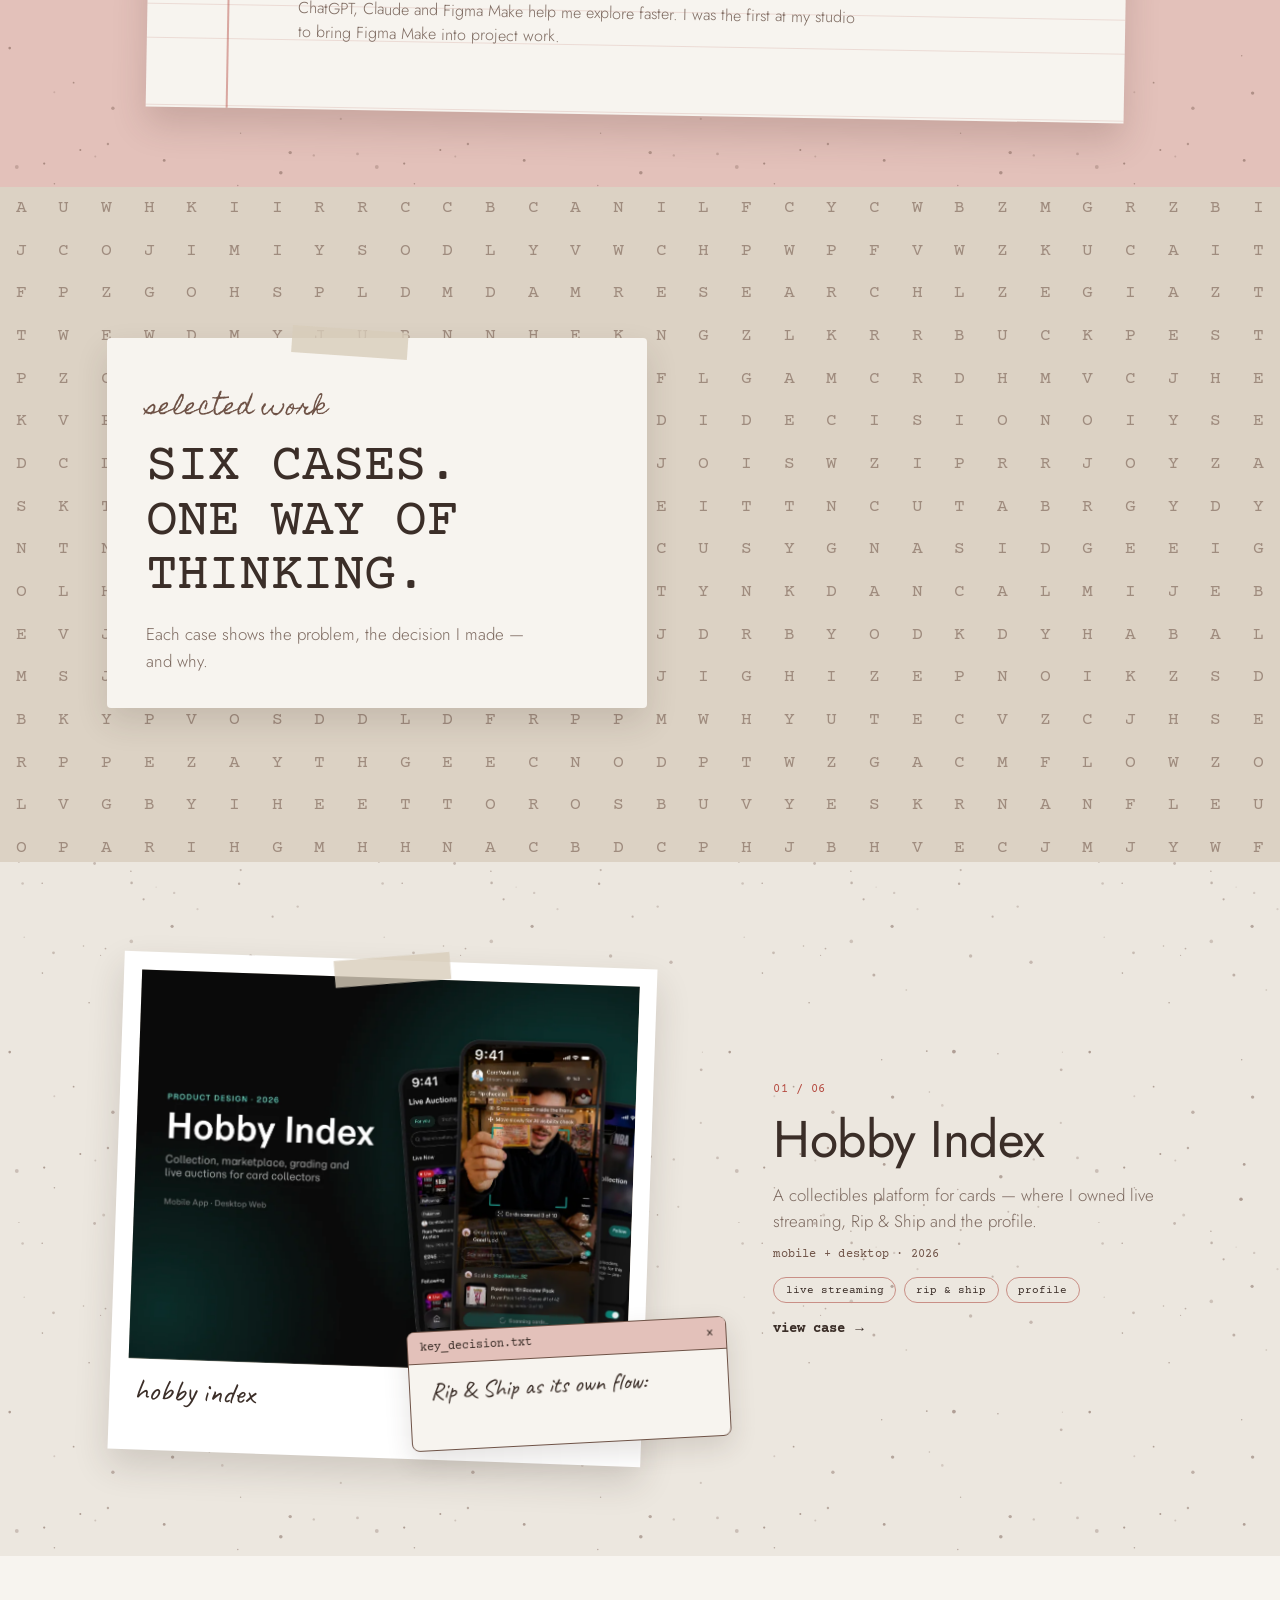
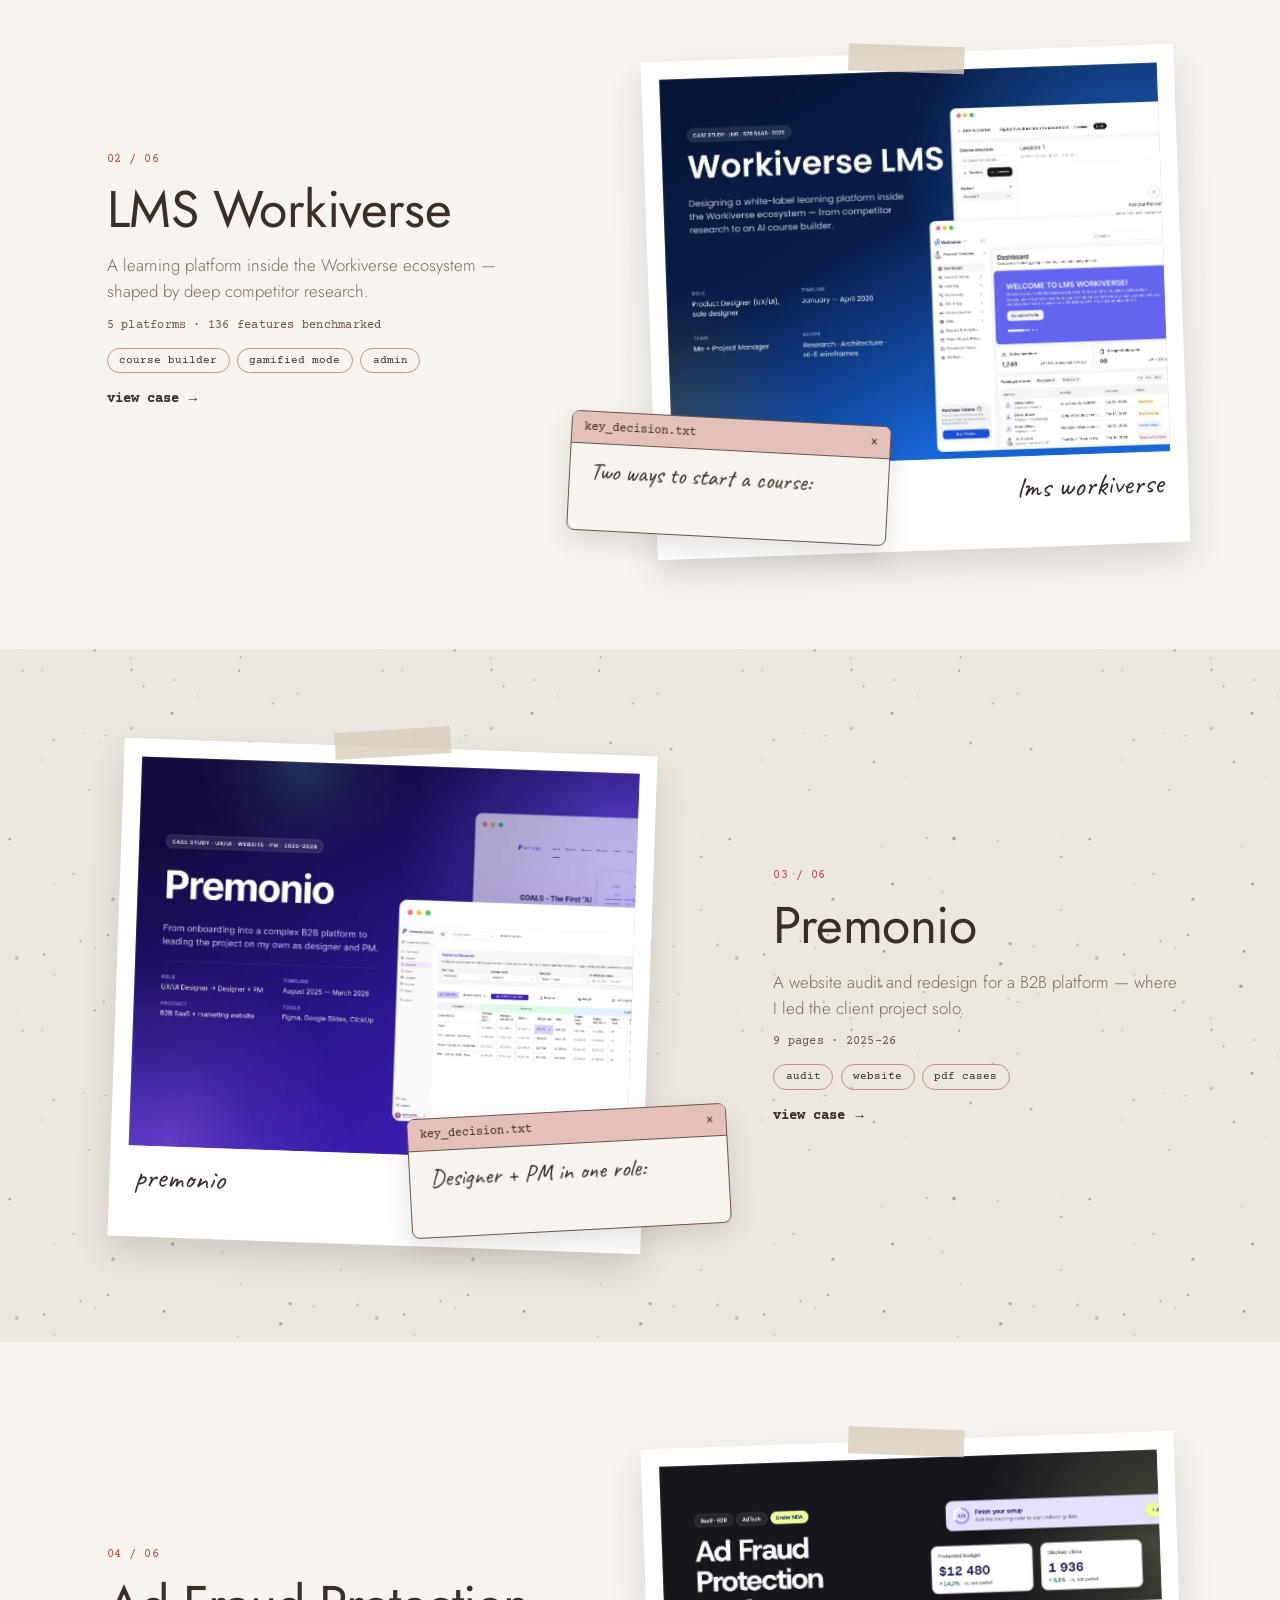
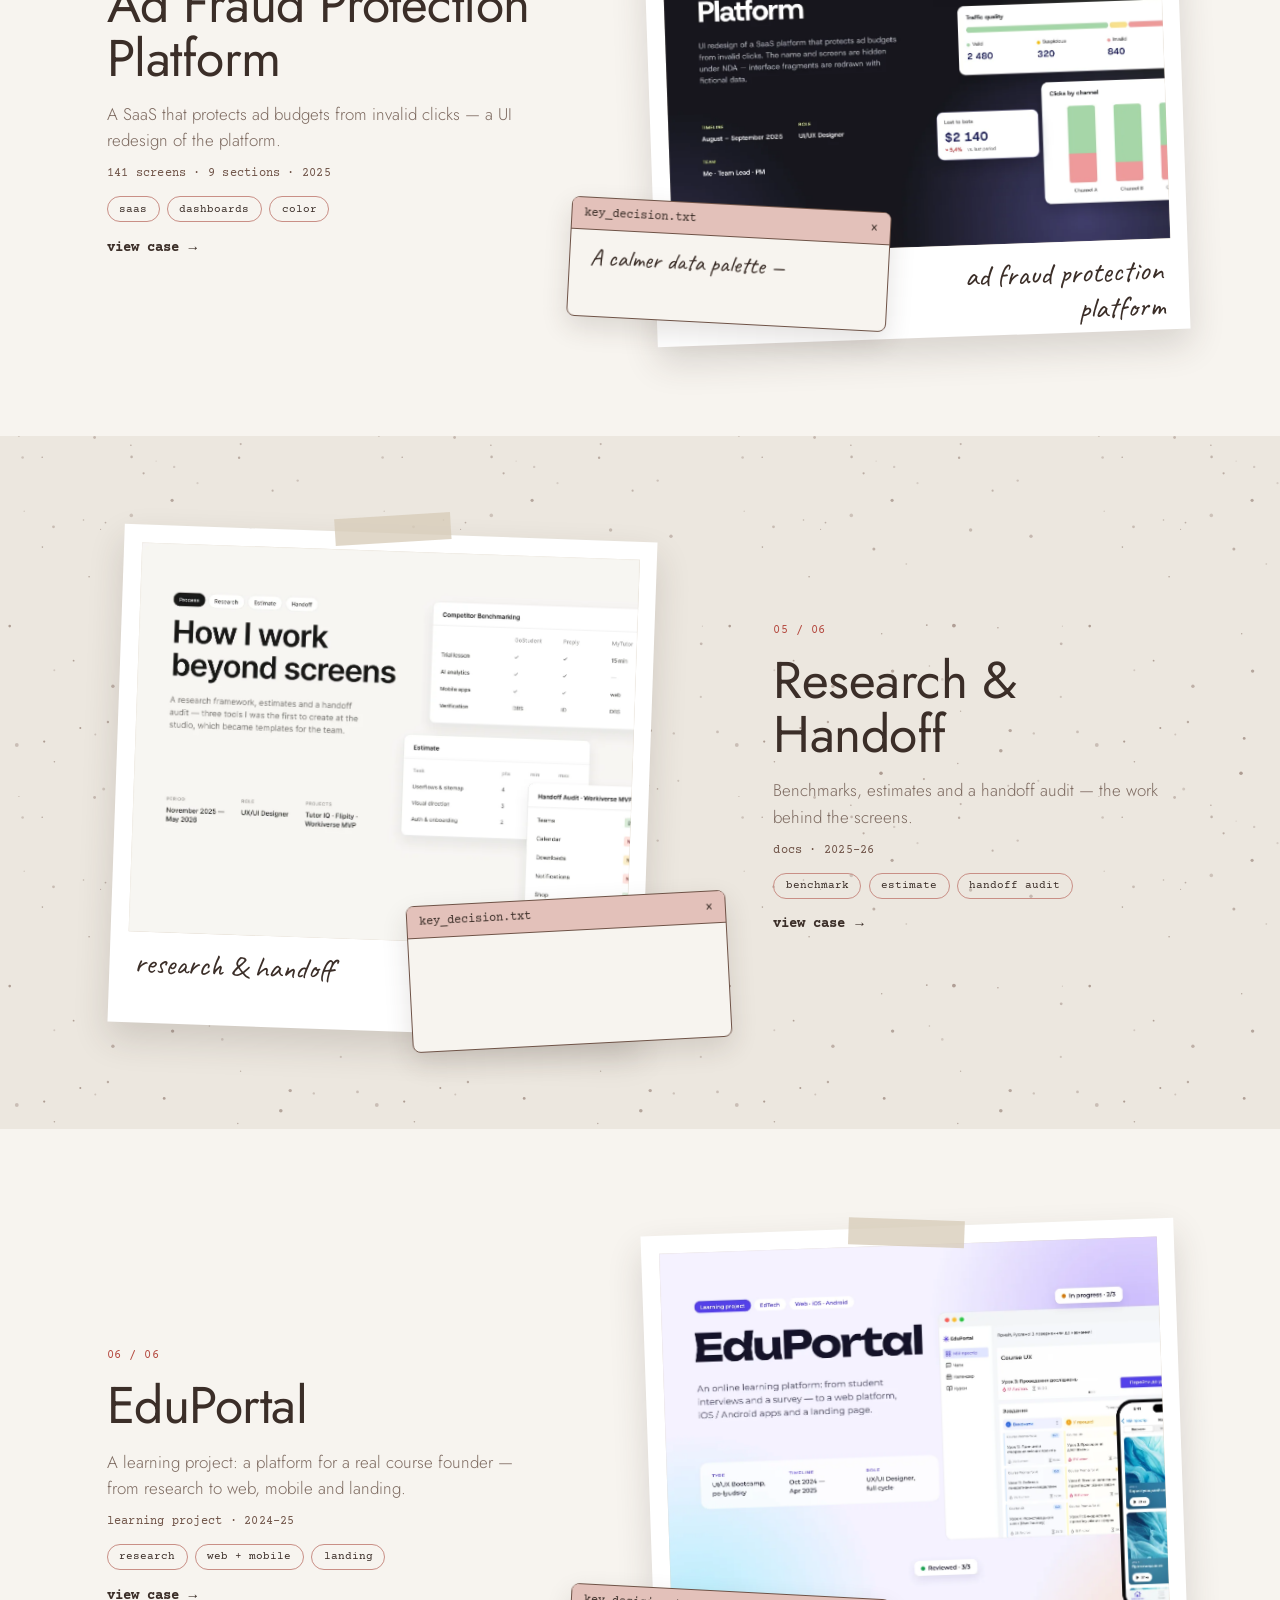
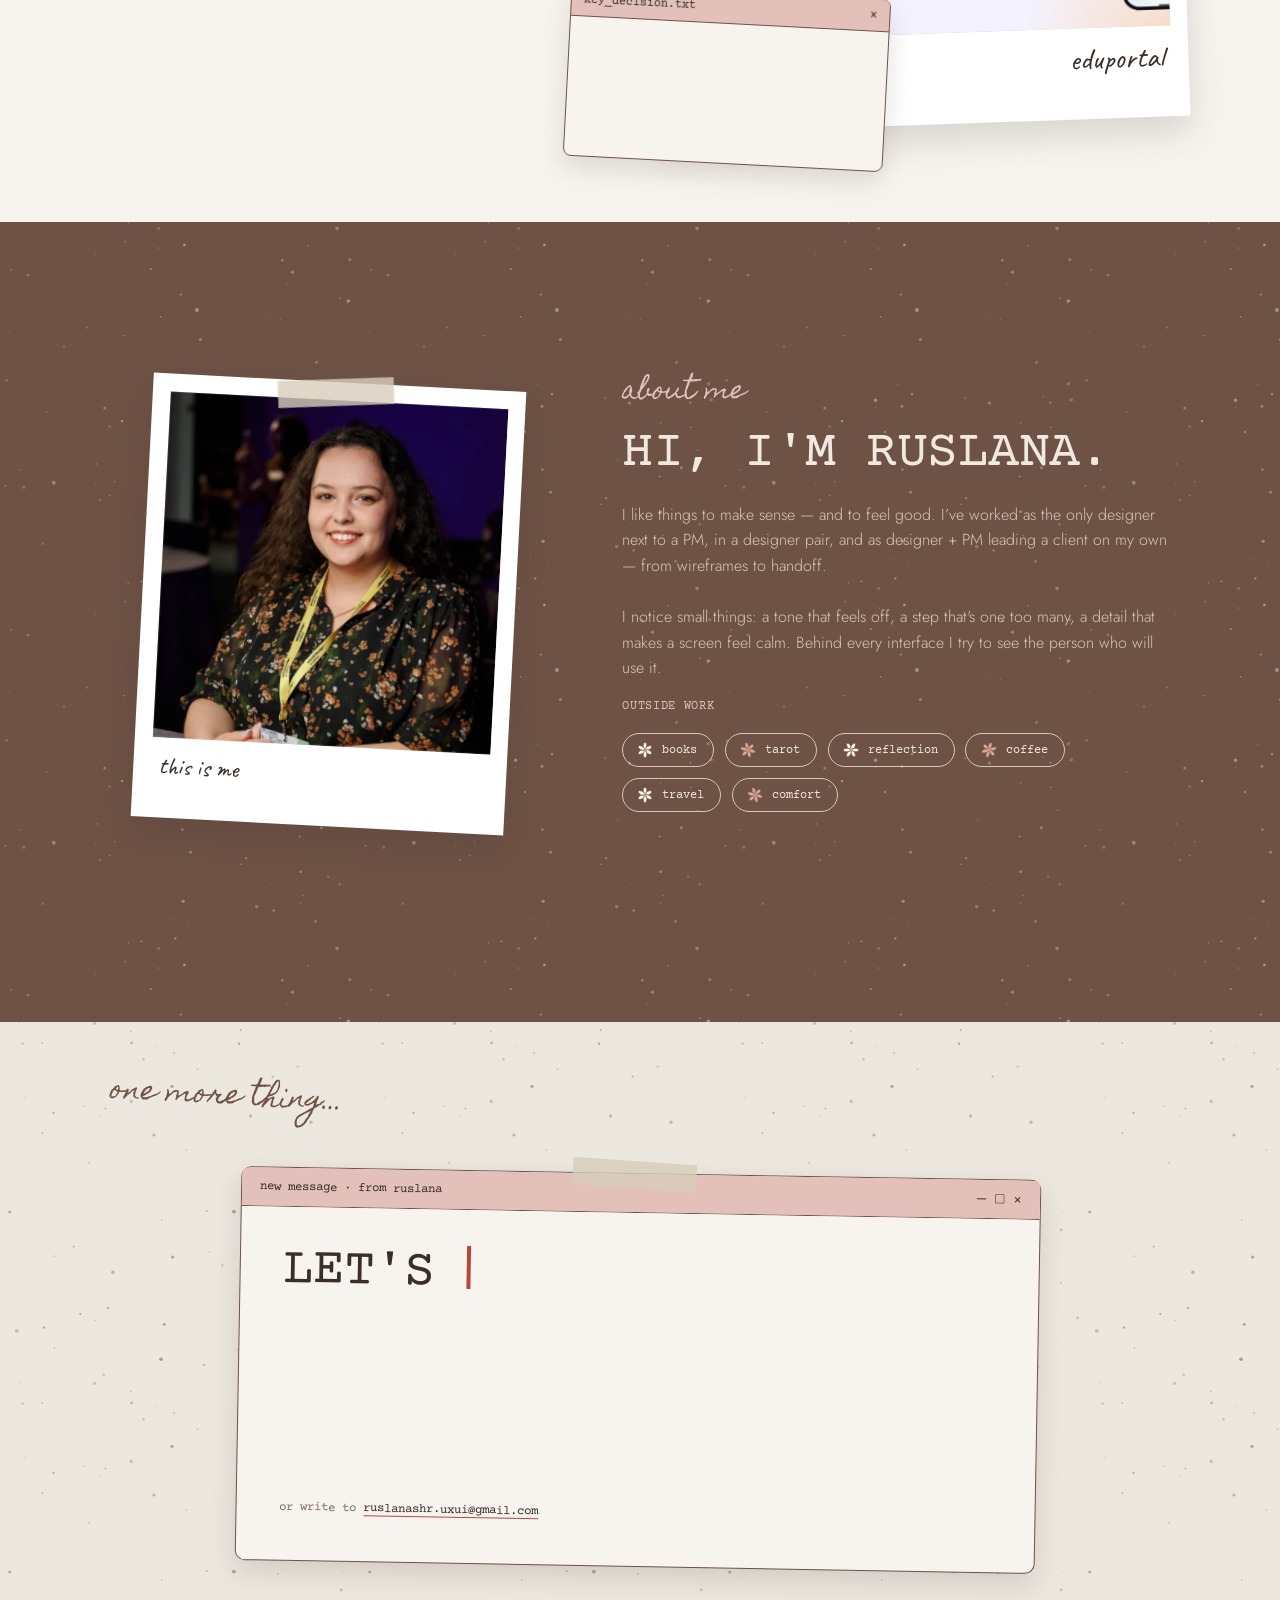
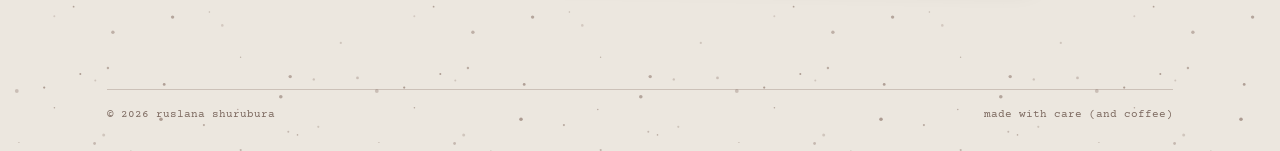
==== commit c66dbdb8: "Home: drop forced line break in Hobby Index description Co-Authored-By: Claude Opus 5.5 <noreply@ant" ====
--- a/index.html
+++ b/index.html
@@ -116,7 +116,7 @@
       <div class="case-text abs" style="--x:870;--y:247;--w:480">
         <p class="num fade">01 / 06</p>
         <h2 id="t-hobby-index" class="fade" style="--delay:.1s">Hobby Index</h2>
-        <p class="t-body fade" style="--delay:.2s">A collectibles platform for cards — where I owned live streaming,<br>Rip &amp; Ship and the profile.</p>
+        <p class="t-body fade" style="--delay:.2s">A collectibles platform for cards — where I owned live streaming, Rip &amp; Ship and the profile.</p>
         <p class="meta fade" style="--delay:.3s">mobile + desktop · 2026</p>
         <ul class="chips fade" style="--delay:.35s" aria-label="Focus"><li>live streaming</li><li>rip &amp; ship</li><li>profile</li></ul>
         <a class="view fade" style="--delay:.45s" href="case/hobby-index.html">view case <i aria-hidden="true">→</i></a>
